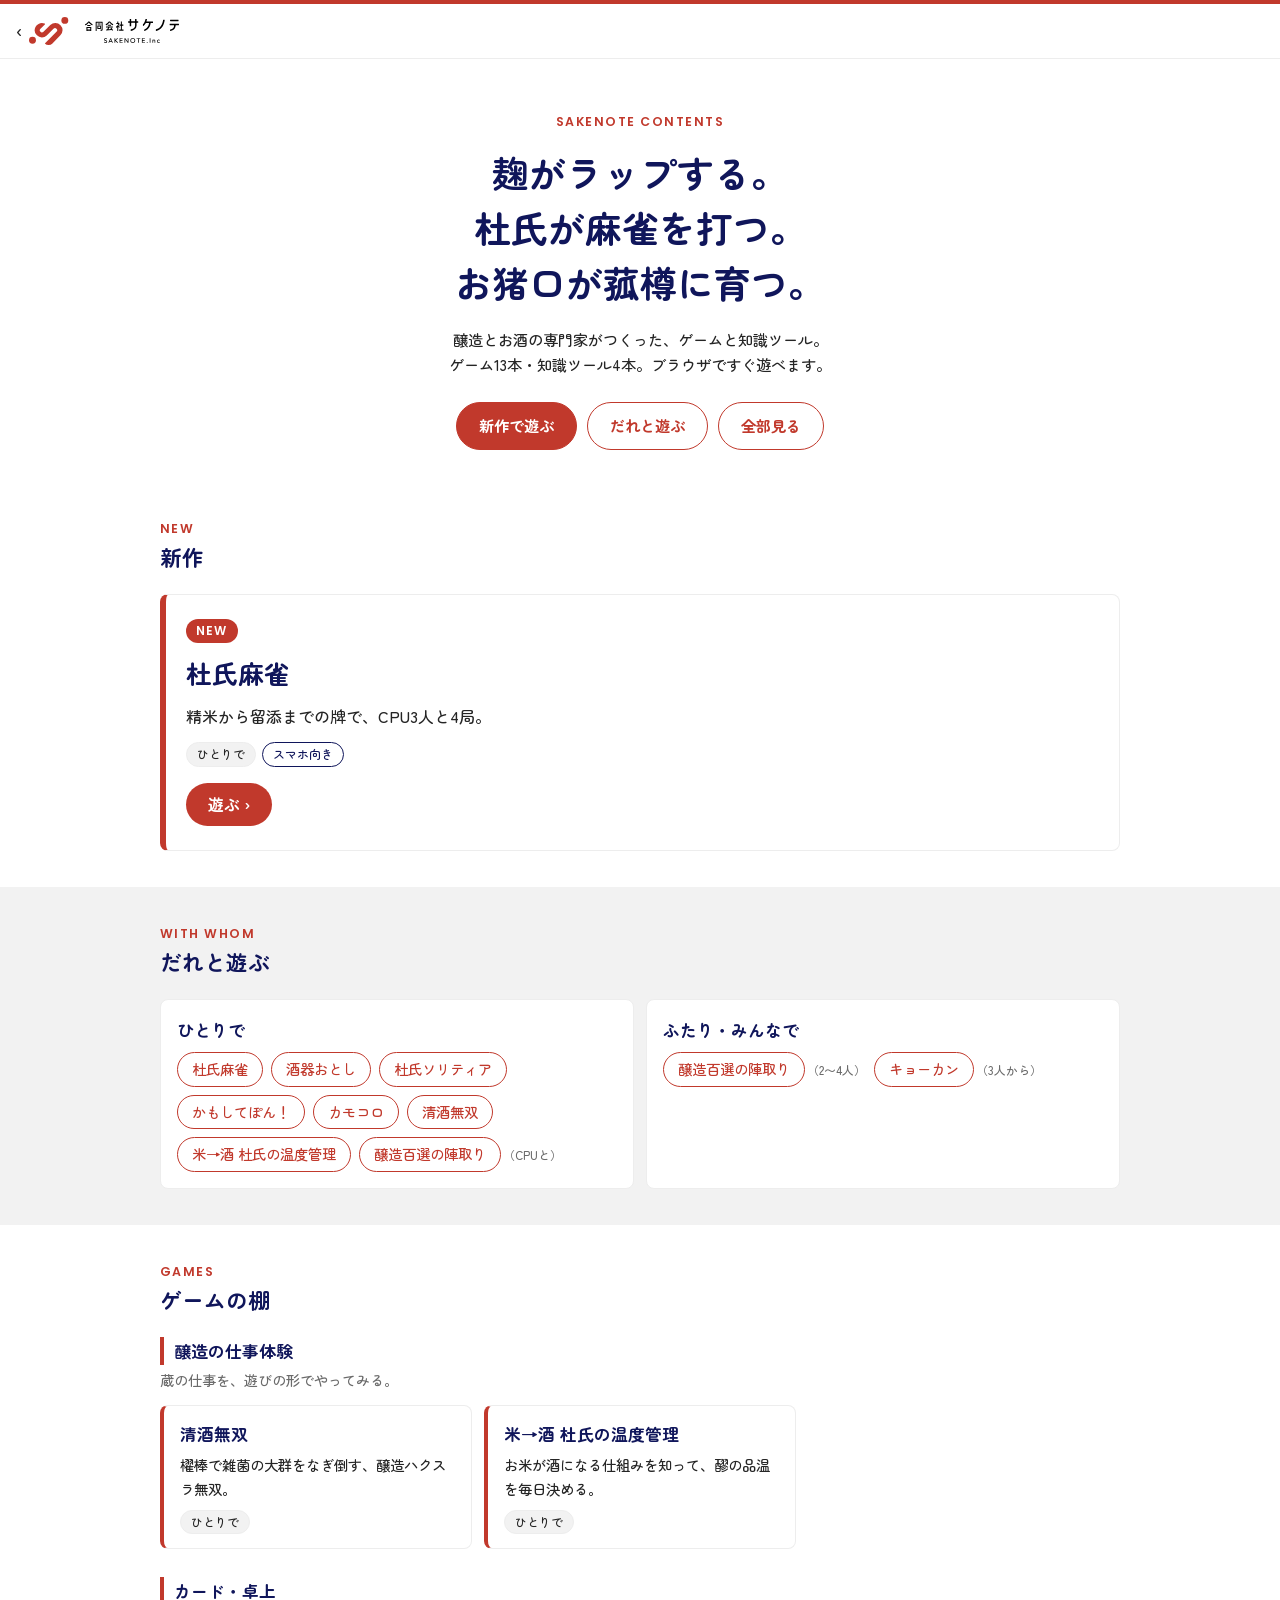
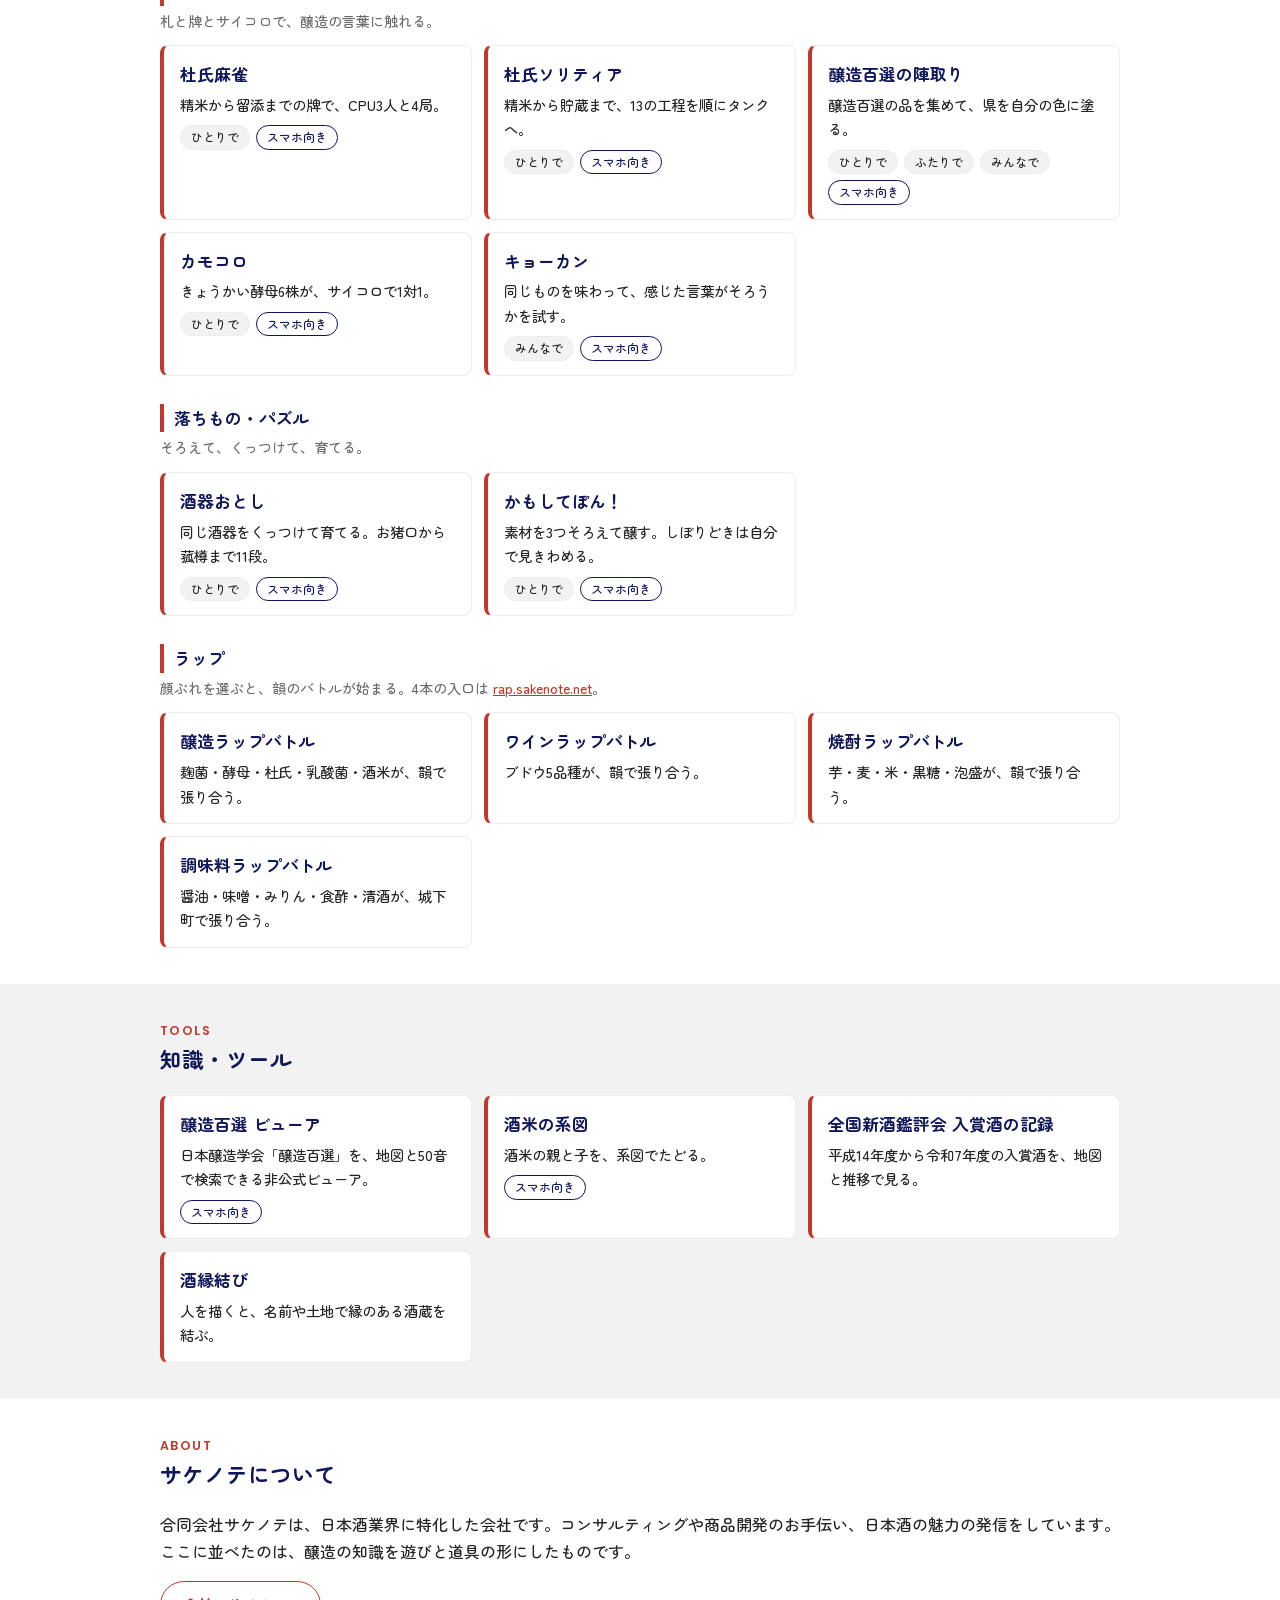
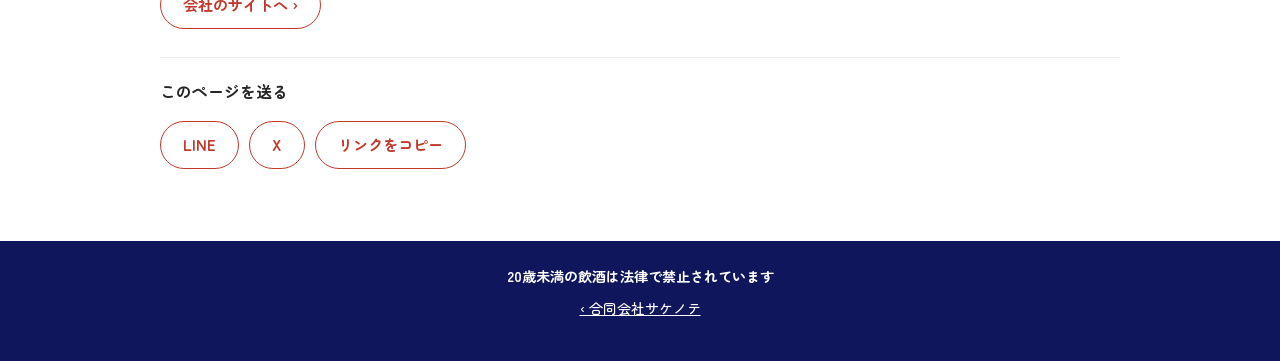
==== index.html @ 9fc03f38 "サケノテのコンテンツ集：入口ページ1枚（ゲーム13本・知識ツール4本へのリンク・棚4つ・だれと・共有）とCNAME・共有カード Co-Authored-By: Claude Opus 5.5 <nor" ====
<!DOCTYPE html>
<html lang="ja">
<head>
<meta charset="utf-8">
<meta name="viewport" content="width=device-width, initial-scale=1">
<title>コンテンツ集｜SAKENOTE</title>
<meta name="description" content="醸造とお酒の専門家・合同会社サケノテがつくったゲームと知識ツールの入口。ゲーム13本・知識ツール4本。ブラウザですぐ遊べます。">
<link rel="canonical" href="https://contents.sakenote.net/">
<meta property="og:type" content="website">
<meta property="og:site_name" content="合同会社サケノテ">
<meta property="og:title" content="コンテンツ集｜SAKENOTE">
<meta property="og:description" content="醸造とお酒の専門家がつくったゲームと知識ツール。ゲーム13本・知識ツール4本。">
<meta property="og:url" content="https://contents.sakenote.net/">
<meta property="og:image" content="https://contents.sakenote.net/img/ogp.png">
<meta property="og:locale" content="ja_JP">
<meta name="twitter:card" content="summary_large_image">
<link rel="preconnect" href="https://fonts.googleapis.com">
<link rel="preconnect" href="https://fonts.gstatic.com" crossorigin>
<link rel="stylesheet" href="https://fonts.googleapis.com/css2?family=Poppins:wght@500;600&family=Zen+Maru+Gothic:wght@500;700&display=swap">
<link rel="stylesheet" href="style.css">
</head>
<body>

<header class="site-head">
  <a class="back" href="https://sakenote.net/">‹ <img src="img/logo-sakenote.svg" alt="合同会社サケノテ" width="150" height="28"></a>
</header>

<main>

<section class="hero">
  <p class="en">SAKENOTE CONTENTS</p>
  <h1>麹がラップする。<br>杜氏が麻雀を打つ。<br>お猪口が菰樽に育つ。</h1>
  <p class="lead">醸造とお酒の専門家がつくった、ゲームと知識ツール。<br>ゲーム13本・知識ツール4本。ブラウザですぐ遊べます。</p>
  <nav class="hero-btns" aria-label="さがし方">
    <a class="btn btn-main" href="#new">新作で遊ぶ</a>
    <a class="btn" href="#who">だれと遊ぶ</a>
    <a class="btn" href="#all">全部見る</a>
  </nav>
</section>

<section id="new" class="block">
  <h2><span class="en">NEW</span>新作</h2>
  <a class="card card-big" href="https://y-kanno-sakenote.github.io/toji-mahjong/">
    <span class="new-mark">NEW</span>
    <span class="name">杜氏麻雀</span>
    <span class="copy">精米から留添までの牌で、CPU3人と4局。</span>
    <span class="tags"><span class="tag">ひとりで</span><span class="tag tag-sp">スマホ向き</span></span>
    <span class="play">遊ぶ ›</span>
  </a>
</section>

<section id="who" class="block block-gray">
  <h2><span class="en">WITH WHOM</span>だれと遊ぶ</h2>
  <div class="who">
    <div class="who-box">
      <h3>ひとりで</h3>
      <ul>
        <li><a href="https://y-kanno-sakenote.github.io/toji-mahjong/">杜氏麻雀</a></li>
        <li><a href="https://y-kanno-sakenote.github.io/sake-drop/">酒器おとし</a></li>
        <li><a href="https://y-kanno-sakenote.github.io/toji-solitaire/">杜氏ソリティア</a></li>
        <li><a href="https://y-kanno-sakenote.github.io/kamoshite-pon/">かもしてぽん！</a></li>
        <li><a href="https://y-kanno-sakenote.github.io/kamokoro/">カモコロ</a></li>
        <li><a href="https://y-kanno-sakenote.github.io/seishu-musou/">清酒無双</a></li>
        <li><a href="https://y-kanno-sakenote.github.io/nihonshu-sim-7daaaaed/">米→酒 杜氏の温度管理</a></li>
        <li><a href="https://y-kanno-sakenote.github.io/jozo-jintori/">醸造百選の陣取り</a><small>（CPUと）</small></li>
      </ul>
    </div>
    <div class="who-box">
      <h3>ふたり・みんなで</h3>
      <ul>
        <li><a href="https://y-kanno-sakenote.github.io/jozo-jintori/">醸造百選の陣取り</a><small>（2〜4人）</small></li>
        <li><a href="https://y-kanno-sakenote.github.io/kyokanlab/">キョーカン</a><small>（3人から）</small></li>
      </ul>
    </div>
  </div>
</section>

<section id="all" class="block">
  <h2><span class="en">GAMES</span>ゲームの棚</h2>

  <div class="shelf">
    <h3>醸造の仕事体験</h3>
    <p class="shelf-note">蔵の仕事を、遊びの形でやってみる。</p>
    <div class="cards">
      <a class="card" href="https://y-kanno-sakenote.github.io/seishu-musou/">
        <span class="name">清酒無双</span>
        <span class="copy">櫂棒で雑菌の大群をなぎ倒す、醸造ハクスラ無双。</span>
        <span class="tags"><span class="tag">ひとりで</span></span>
      </a>
      <a class="card" href="https://y-kanno-sakenote.github.io/nihonshu-sim-7daaaaed/">
        <span class="name">米→酒 杜氏の温度管理</span>
        <span class="copy">お米が酒になる仕組みを知って、醪の品温を毎日決める。</span>
        <span class="tags"><span class="tag">ひとりで</span></span>
      </a>
    </div>
  </div>

  <div class="shelf">
    <h3>カード・卓上</h3>
    <p class="shelf-note">札と牌とサイコロで、醸造の言葉に触れる。</p>
    <div class="cards">
      <a class="card" href="https://y-kanno-sakenote.github.io/toji-mahjong/">
        <span class="name">杜氏麻雀</span>
        <span class="copy">精米から留添までの牌で、CPU3人と4局。</span>
        <span class="tags"><span class="tag">ひとりで</span><span class="tag tag-sp">スマホ向き</span></span>
      </a>
      <a class="card" href="https://y-kanno-sakenote.github.io/toji-solitaire/">
        <span class="name">杜氏ソリティア</span>
        <span class="copy">精米から貯蔵まで、13の工程を順にタンクへ。</span>
        <span class="tags"><span class="tag">ひとりで</span><span class="tag tag-sp">スマホ向き</span></span>
      </a>
      <a class="card" href="https://y-kanno-sakenote.github.io/jozo-jintori/">
        <span class="name">醸造百選の陣取り</span>
        <span class="copy">醸造百選の品を集めて、県を自分の色に塗る。</span>
        <span class="tags"><span class="tag">ひとりで</span><span class="tag">ふたりで</span><span class="tag">みんなで</span><span class="tag tag-sp">スマホ向き</span></span>
      </a>
      <a class="card" href="https://y-kanno-sakenote.github.io/kamokoro/">
        <span class="name">カモコロ</span>
        <span class="copy">きょうかい酵母6株が、サイコロで1対1。</span>
        <span class="tags"><span class="tag">ひとりで</span><span class="tag tag-sp">スマホ向き</span></span>
      </a>
      <a class="card" href="https://y-kanno-sakenote.github.io/kyokanlab/">
        <span class="name">キョーカン</span>
        <span class="copy">同じものを味わって、感じた言葉がそろうかを試す。</span>
        <span class="tags"><span class="tag">みんなで</span><span class="tag tag-sp">スマホ向き</span></span>
      </a>
    </div>
  </div>

  <div class="shelf">
    <h3>落ちもの・パズル</h3>
    <p class="shelf-note">そろえて、くっつけて、育てる。</p>
    <div class="cards">
      <a class="card" href="https://y-kanno-sakenote.github.io/sake-drop/">
        <span class="name">酒器おとし</span>
        <span class="copy">同じ酒器をくっつけて育てる。お猪口から菰樽まで11段。</span>
        <span class="tags"><span class="tag">ひとりで</span><span class="tag tag-sp">スマホ向き</span></span>
      </a>
      <a class="card" href="https://y-kanno-sakenote.github.io/kamoshite-pon/">
        <span class="name">かもしてぽん！</span>
        <span class="copy">素材を3つそろえて醸す。しぼりどきは自分で見きわめる。</span>
        <span class="tags"><span class="tag">ひとりで</span><span class="tag tag-sp">スマホ向き</span></span>
      </a>
    </div>
  </div>

  <div class="shelf">
    <h3>ラップ</h3>
    <p class="shelf-note">顔ぶれを選ぶと、韻のバトルが始まる。4本の入口は <a href="https://rap.sakenote.net/">rap.sakenote.net</a>。</p>
    <div class="cards">
      <a class="card" href="https://jozorap.sakenote.net/">
        <span class="name">醸造ラップバトル</span>
        <span class="copy">麹菌・酵母・杜氏・乳酸菌・酒米が、韻で張り合う。</span>
      </a>
      <a class="card" href="https://y-kanno-sakenote.github.io/wine-rap-battle/">
        <span class="name">ワインラップバトル</span>
        <span class="copy">ブドウ5品種が、韻で張り合う。</span>
      </a>
      <a class="card" href="https://y-kanno-sakenote.github.io/shochu-rap-battle/">
        <span class="name">焼酎ラップバトル</span>
        <span class="copy">芋・麦・米・黒糖・泡盛が、韻で張り合う。</span>
      </a>
      <a class="card" href="https://y-kanno-sakenote.github.io/chomiryo-rap-battle/">
        <span class="name">調味料ラップバトル</span>
        <span class="copy">醤油・味噌・みりん・食酢・清酒が、城下町で張り合う。</span>
      </a>
    </div>
  </div>
</section>

<section id="tools" class="block block-gray">
  <h2><span class="en">TOOLS</span>知識・ツール</h2>
  <div class="cards">
    <a class="card" href="https://jozo100.sakenote.net/">
      <span class="name">醸造百選 ビューア</span>
      <span class="copy">日本醸造学会「醸造百選」を、地図と50音で検索できる非公式ビューア。</span>
      <span class="tags"><span class="tag tag-sp">スマホ向き</span></span>
    </a>
    <a class="card" href="https://y-kanno-sakenote.github.io/sakamai-keizu/">
      <span class="name">酒米の系図</span>
      <span class="copy">酒米の親と子を、系図でたどる。</span>
      <span class="tags"><span class="tag tag-sp">スマホ向き</span></span>
    </a>
    <a class="card" href="https://y-kanno-sakenote.github.io/shinshu-kanpyokai/">
      <span class="name">全国新酒鑑評会 入賞酒の記録</span>
      <span class="copy">平成14年度から令和7年度の入賞酒を、地図と推移で見る。</span>
    </a>
    <a class="card" href="https://y-kanno-sakenote.github.io/sake-enmusubi/">
      <span class="name">酒縁結び</span>
      <span class="copy">人を描くと、名前や土地で縁のある酒蔵を結ぶ。</span>
    </a>
  </div>
</section>

<section class="block about">
  <h2><span class="en">ABOUT</span>サケノテについて</h2>
  <p>合同会社サケノテは、日本酒業界に特化した会社です。コンサルティングや商品開発のお手伝い、日本酒の魅力の発信をしています。ここに並べたのは、醸造の知識を遊びと道具の形にしたものです。</p>
  <p><a class="btn" href="https://sakenote.net/">会社のサイトへ ›</a></p>

  <div class="share">
    <p class="share-ttl">このページを送る</p>
    <div class="share-btns">
      <a class="btn btn-line" href="https://social-plugins.line.me/lineit/share?url=https%3A%2F%2Fcontents.sakenote.net%2F">LINE</a>
      <a class="btn btn-x" href="https://twitter.com/intent/tweet?url=https%3A%2F%2Fcontents.sakenote.net%2F&amp;text=%E3%82%B5%E3%82%B1%E3%83%8E%E3%83%86%E3%81%AE%E3%82%B3%E3%83%B3%E3%83%86%E3%83%B3%E3%83%84%E9%9B%86">X</a>
      <button class="btn" type="button" id="copy" data-url="https://contents.sakenote.net/">リンクをコピー</button>
    </div>
    <p class="copied" id="copied" role="status" aria-live="polite"></p>
  </div>
</section>

</main>

<footer class="site-foot">
  <p class="legal">20歳未満の飲酒は法律で禁止されています</p>
  <p><a href="https://sakenote.net/">‹ 合同会社サケノテ</a></p>
</footer>

<script>
(function () {
  var b = document.getElementById('copy'), m = document.getElementById('copied');
  b.addEventListener('click', function () {
    var u = b.getAttribute('data-url');
    function done(ok) { m.textContent = ok ? 'コピーしました' : u; }
    if (navigator.clipboard && navigator.clipboard.writeText) {
      navigator.clipboard.writeText(u).then(function () { done(true); }, function () { done(false); });
    } else { done(false); }
  });
})();
</script>
</body>
</html>
---- style.css ----
/* 色は会社サイト sakenote.net の styles.css から拾った値（2026-11-02） */
:root {
  --red: #C1392C;      /* ロゴ・見出しの赤 */
  --red-2: #CD4633;    /* 赤の明るい方 */
  --navy: #10165B;     /* 紺（帯・フッター） */
  --ink: #252525;      /* 本文 */
  --gray: #F2F2F2;     /* 地の灰 */
  --line: #EDEDED;     /* 罫 */
  --white: #ffffff;
  --muted: #6b6b6b;
}

* { box-sizing: border-box; }
html { scroll-behavior: smooth; -webkit-text-size-adjust: 100%; }
body {
  margin: 0;
  background: var(--white);
  color: var(--ink);
  font-family: "Zen Maru Gothic", "游ゴシック体", "Yu Gothic", YuGothic, "ヒラギノ角ゴ ProN", "Hiragino Kaku Gothic ProN", Meiryo, sans-serif;
  font-weight: 500;
  line-height: 1.7;
  overflow-wrap: anywhere;
}
a { color: var(--red); }
img { max-width: 100%; height: auto; }

/* 上の帯 */
.site-head {
  border-top: 4px solid var(--red);
  border-bottom: 1px solid var(--line);
  padding: 12px 16px;
}
.back {
  display: inline-flex; align-items: center; gap: 6px;
  color: var(--ink); text-decoration: none; font-size: 1.1rem;
}
.back img { width: 150px; height: auto; display: block; }


.en {
  display: block;
  font-family: "Poppins", sans-serif; font-weight: 600;
  letter-spacing: .12em; font-size: .78rem; color: var(--red);
}

/* 一番上 */
.hero { padding: 40px 16px 32px; text-align: center; max-width: 960px; margin: 0 auto; }
.hero h1 {
  font-weight: 700; font-size: clamp(1.5rem, 6vw, 2.3rem);
  line-height: 1.5; margin: 8px 0 16px; color: var(--navy);
}
.lead { margin: 0 0 24px; font-size: .95rem; }
.hero-btns { display: flex; flex-wrap: wrap; justify-content: center; gap: 10px; }

/* ボタン（会社サイトに合わせたピル型） */
.btn {
  display: inline-block; padding: 10px 22px;
  border: 1.5px solid var(--red); border-radius: 30px;
  background: var(--white); color: var(--red);
  font: inherit; font-weight: 700; font-size: .95rem;
  text-decoration: none; cursor: pointer;
}
.btn:hover, .btn:focus-visible { background: var(--red); color: var(--white); }
.btn-main { background: var(--red); color: var(--white); }
.btn-main:hover, .btn-main:focus-visible { background: var(--red-2); border-color: var(--red-2); }

/* 区切り */
.block { padding: 36px max(16px, calc((100% - 960px) / 2)); }
.block-gray { background: var(--gray); }
h2 { font-size: 1.35rem; margin: 0 0 18px; color: var(--navy); font-weight: 700; }
h3 { font-size: 1.05rem; margin: 0 0 4px; color: var(--navy); }

/* カード */
.cards { display: grid; grid-template-columns: repeat(auto-fill, minmax(min(100%, 260px), 1fr)); gap: 12px; }
.card {
  display: flex; flex-direction: column; gap: 4px;
  padding: 14px 16px; background: var(--white);
  border: 1px solid var(--line); border-left: 4px solid var(--red); border-radius: 8px;
  color: var(--ink); text-decoration: none;
}
.card:hover, .card:focus-visible { border-color: var(--red); }
.card .name { font-weight: 700; font-size: 1.05rem; color: var(--navy); }
.card .copy { font-size: .9rem; }
.tags { display: flex; flex-wrap: wrap; gap: 6px; margin-top: 4px; }
.tag {
  font-size: .75rem; padding: 1px 10px; border-radius: 30px;
  background: var(--gray); color: var(--ink); border: 1px solid var(--line);
}
.tag-sp { background: var(--white); color: var(--navy); border-color: var(--navy); }

/* 新作の大きいカード */
.card-big { padding: 24px 20px; border-left-width: 6px; gap: 8px; }
.card-big .name { font-size: 1.6rem; }
.card-big .copy { font-size: 1rem; }
.new-mark {
  align-self: flex-start; font-family: "Poppins", sans-serif; font-weight: 600;
  font-size: .75rem; letter-spacing: .1em; color: var(--white); background: var(--red);
  padding: 2px 10px; border-radius: 30px;
}
.play { align-self: flex-start; margin-top: 8px; font-weight: 700; color: var(--white); background: var(--red); padding: 8px 22px; border-radius: 30px; }

/* だれと */
.who { display: grid; grid-template-columns: repeat(auto-fit, minmax(min(100%, 280px), 1fr)); gap: 12px; }
.who-box { background: var(--white); border-radius: 8px; padding: 16px; border: 1px solid var(--line); }
.who-box ul { margin: 8px 0 0; padding: 0; list-style: none; display: flex; flex-wrap: wrap; gap: 8px; }
.who-box li a {
  display: inline-block; padding: 4px 14px; border-radius: 30px;
  border: 1px solid var(--red); text-decoration: none; font-size: .9rem;
}
.who-box small { font-size: .75rem; color: var(--muted); margin-left: 2px; }

/* 棚 */
.shelf + .shelf { margin-top: 28px; }
.shelf h3 { border-left: 4px solid var(--red); padding-left: 10px; }
.shelf-note { margin: 0 0 12px; font-size: .88rem; color: var(--muted); }

/* 紹介と共有 */
.about p { margin: 0 0 16px; }
.share { margin-top: 28px; padding-top: 20px; border-top: 1px solid var(--line); }
.share-ttl { font-weight: 700; margin: 0 0 10px; }
.share-btns { display: flex; flex-wrap: wrap; gap: 10px; }
.copied { min-height: 1.5em; font-size: .85rem; color: var(--muted); margin: 8px 0 0; }

/* フッター */
.site-foot { background: var(--navy); color: var(--white); text-align: center; padding: 24px 16px 32px; }
.site-foot p { margin: 0 0 8px; font-size: .88rem; }
.site-foot a { color: var(--white); }
.legal { font-weight: 700; }
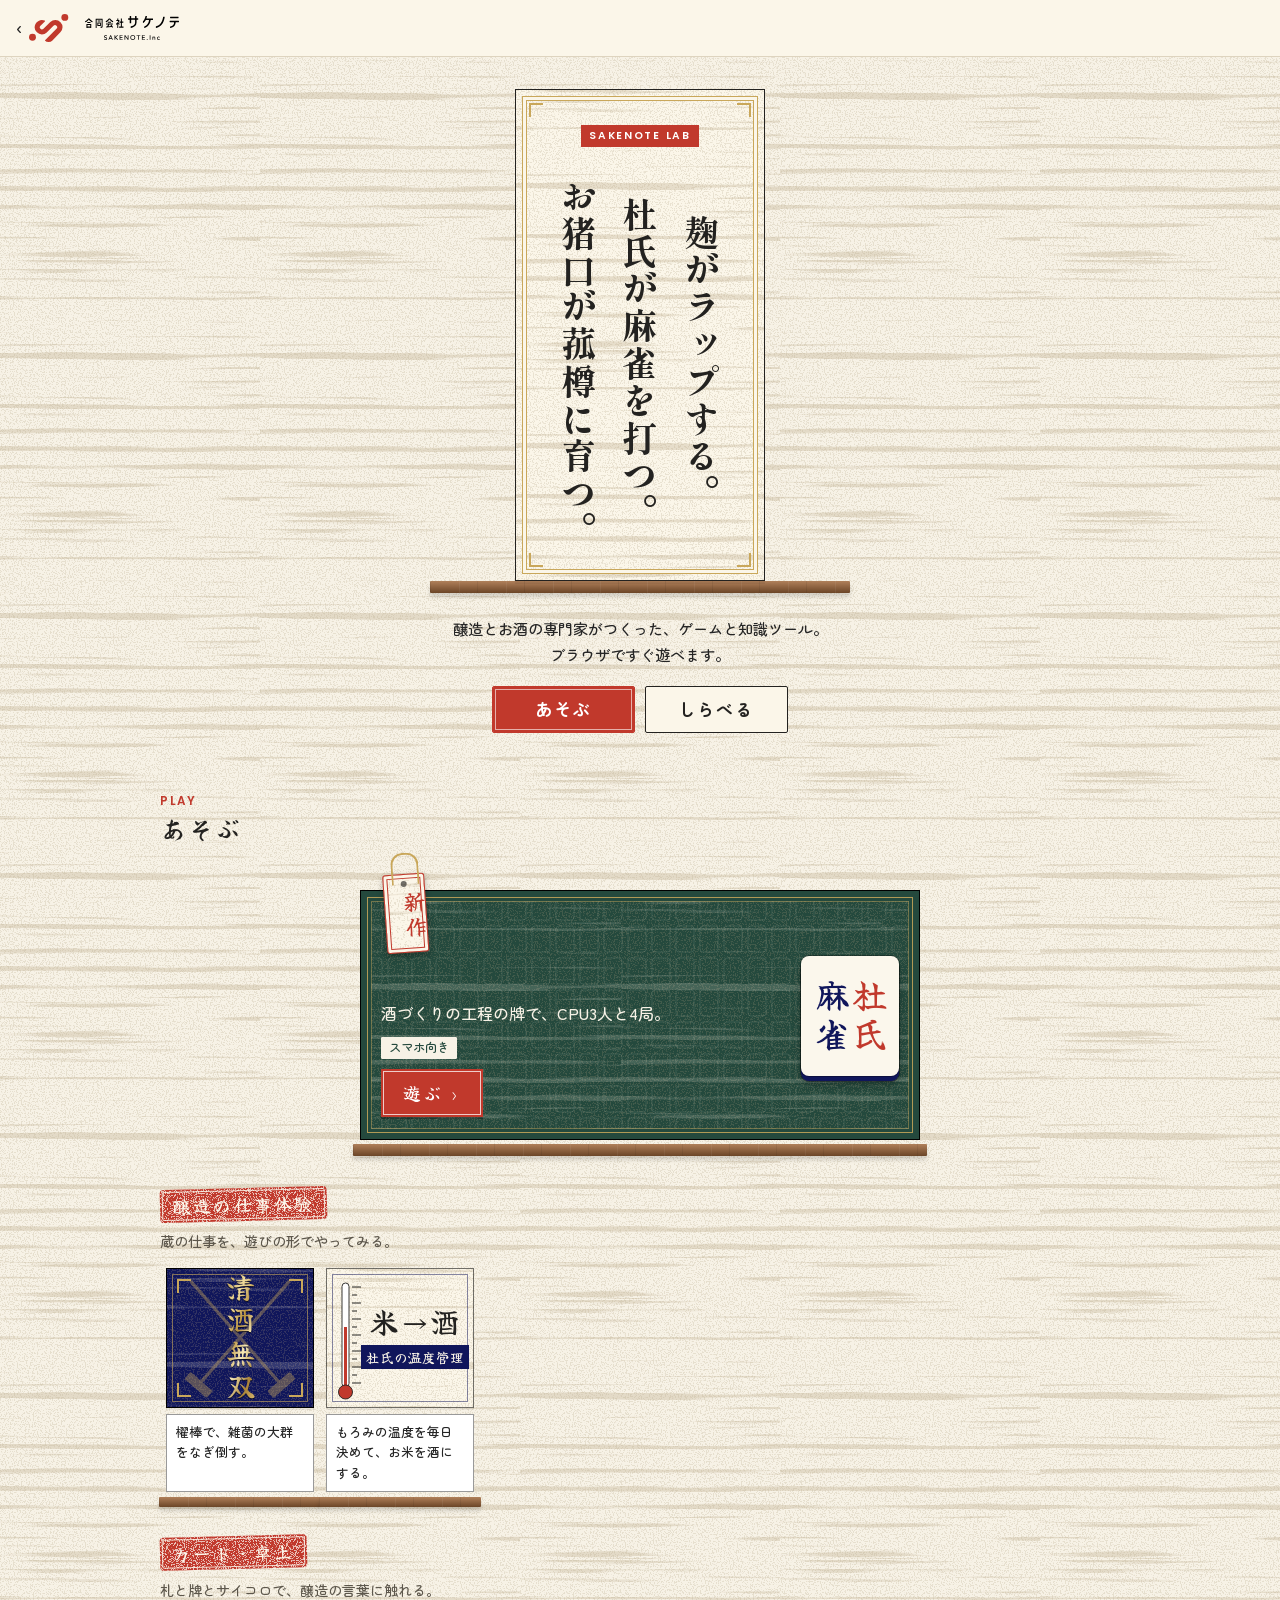
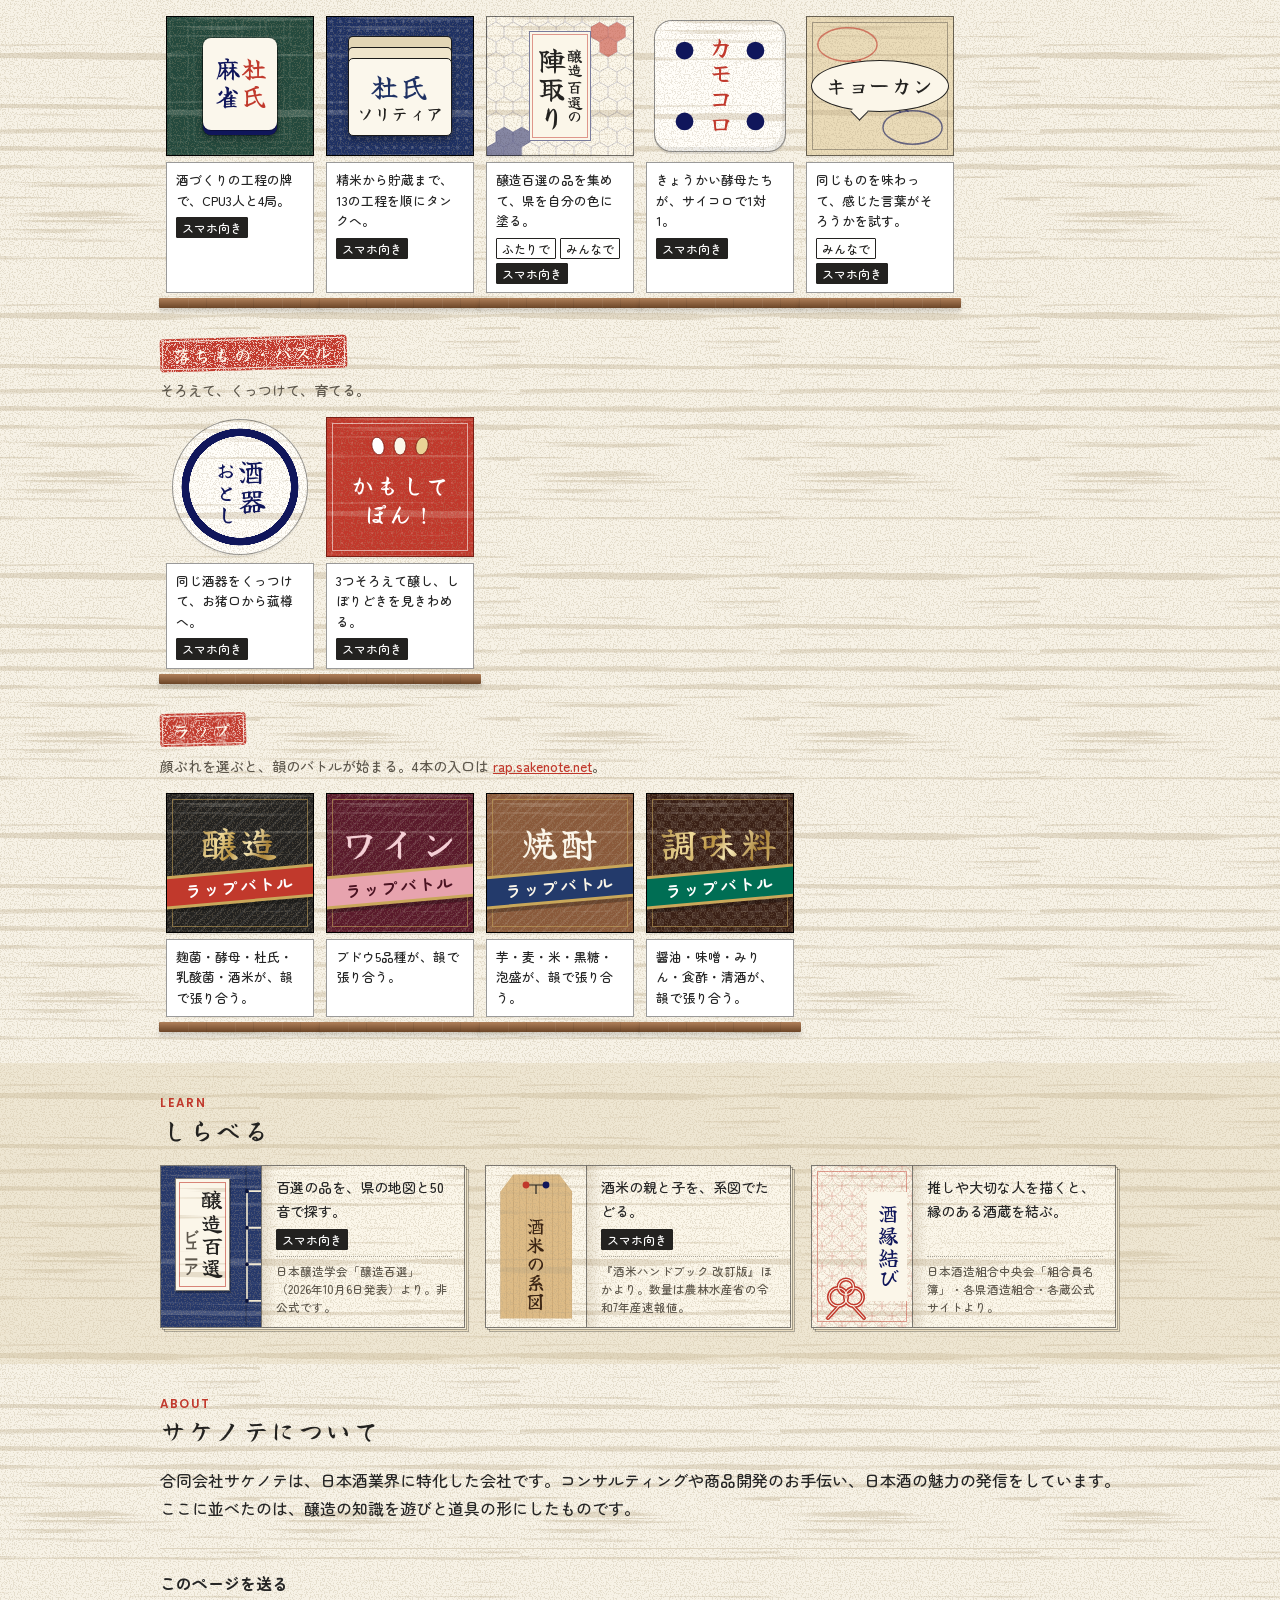
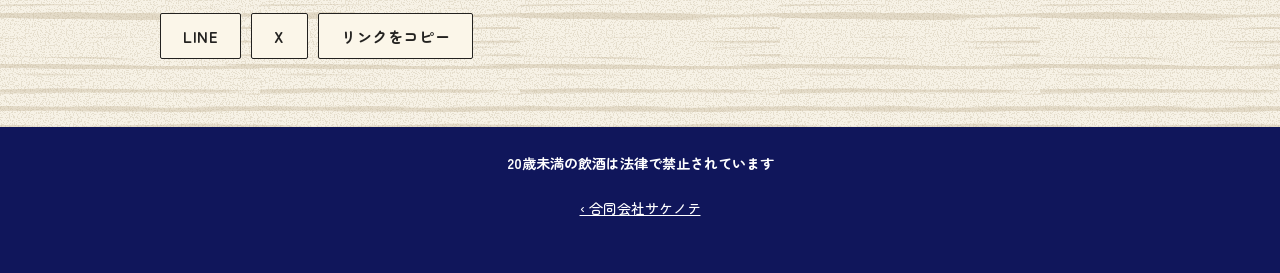
==== commit ad97e23e: "SAKENOTE LAB の入口（B2・あそぶ/しらべる）と醸造百選の写し jozo100/ を置く Co-Authored-By: Claude Opus 5.5 <noreply@anthropi" ====
--- a/index.html
+++ b/index.html
@@ -3,20 +3,21 @@
 <head>
 <meta charset="utf-8">
 <meta name="viewport" content="width=device-width, initial-scale=1">
-<title>コンテンツ集｜SAKENOTE</title>
-<meta name="description" content="醸造とお酒の専門家・合同会社サケノテがつくったゲームと知識ツールの入口。ゲーム13本・知識ツール4本。ブラウザですぐ遊べます。">
-<link rel="canonical" href="https://contents.sakenote.net/">
+<title>SAKENOTE LAB｜合同会社サケノテ</title>
+<!-- 本数は足すたびに古くなるので説明文にも入れない（ui 11-02） -->
+<meta name="description" content="醸造とお酒の専門家・合同会社サケノテがつくった、ゲームと知識ツール。ブラウザですぐ遊べます。">
+<link rel="canonical" href="https://lab.sakenote.net/">
 <meta property="og:type" content="website">
-<meta property="og:site_name" content="合同会社サケノテ">
-<meta property="og:title" content="コンテンツ集｜SAKENOTE">
-<meta property="og:description" content="醸造とお酒の専門家がつくったゲームと知識ツール。ゲーム13本・知識ツール4本。">
-<meta property="og:url" content="https://contents.sakenote.net/">
-<meta property="og:image" content="https://contents.sakenote.net/img/ogp.png">
+<meta property="og:site_name" content="SAKENOTE LAB">
+<meta property="og:title" content="SAKENOTE LAB｜合同会社サケノテ">
+<meta property="og:description" content="醸造とお酒の専門家がつくった、ゲームと知識ツール。ブラウザですぐ遊べます。">
+<meta property="og:url" content="https://lab.sakenote.net/">
+<meta property="og:image" content="https://lab.sakenote.net/img/ogp.png">
 <meta property="og:locale" content="ja_JP">
 <meta name="twitter:card" content="summary_large_image">
 <link rel="preconnect" href="https://fonts.googleapis.com">
 <link rel="preconnect" href="https://fonts.gstatic.com" crossorigin>
-<link rel="stylesheet" href="https://fonts.googleapis.com/css2?family=Poppins:wght@500;600&family=Zen+Maru+Gothic:wght@500;700&display=swap">
+<link rel="stylesheet" href="https://fonts.googleapis.com/css2?family=Poppins:wght@600&family=Shippori+Mincho+B1:wght@800&family=Yuji+Syuku&family=Zen+Maru+Gothic:wght@500;700&display=swap">
 <link rel="stylesheet" href="style.css">
 </head>
 <body>
@@ -28,69 +29,45 @@
 <main>
 
 <section class="hero">
-  <p class="en">SAKENOTE CONTENTS</p>
-  <h1>麹がラップする。<br>杜氏が麻雀を打つ。<br>お猪口が菰樽に育つ。</h1>
-  <p class="lead">醸造とお酒の専門家がつくった、ゲームと知識ツール。<br>ゲーム13本・知識ツール4本。ブラウザですぐ遊べます。</p>
-  <nav class="hero-btns" aria-label="さがし方">
-    <a class="btn btn-main" href="#new">新作で遊ぶ</a>
-    <a class="btn" href="#who">だれと遊ぶ</a>
-    <a class="btn" href="#all">全部見る</a>
+  <div class="label-hero">
+    <p class="en">SAKENOTE LAB</p>
+    <h1>麹がラップする。<br>杜氏が麻雀を打つ。<br>お猪口が菰樽に育つ。</h1>
+  </div>
+  <span class="plank" aria-hidden="true"></span>
+  <p class="lead">醸造とお酒の専門家がつくった、ゲームと知識ツール。<br>ブラウザですぐ遊べます。</p>
+  <!-- 扉は2つだけ。「新作で遊ぶ／全部見る」は置き換えた（新作は「あそぶ」の頭にある）。主役はあそぶ＝朱（ui 11-02） -->
+  <nav class="hero-btns" aria-label="入口">
+    <a class="btn btn-main" href="#asobu">あそぶ</a>
+    <a class="btn" href="#shiraberu">しらべる</a>
   </nav>
 </section>
 
-<section id="new" class="block">
-  <h2><span class="en">NEW</span>新作</h2>
-  <a class="card card-big" href="https://y-kanno-sakenote.github.io/toji-mahjong/">
-    <span class="new-mark">NEW</span>
-    <span class="name">杜氏麻雀</span>
-    <span class="copy">精米から留添までの牌で、CPU3人と4局。</span>
-    <span class="tags"><span class="tag">ひとりで</span><span class="tag tag-sp">スマホ向き</span></span>
-    <span class="play">遊ぶ ›</span>
-  </a>
-</section>
-
-<section id="who" class="block block-gray">
-  <h2><span class="en">WITH WHOM</span>だれと遊ぶ</h2>
-  <div class="who">
-    <div class="who-box">
-      <h3>ひとりで</h3>
-      <ul>
-        <li><a href="https://y-kanno-sakenote.github.io/toji-mahjong/">杜氏麻雀</a></li>
-        <li><a href="https://y-kanno-sakenote.github.io/sake-drop/">酒器おとし</a></li>
-        <li><a href="https://y-kanno-sakenote.github.io/toji-solitaire/">杜氏ソリティア</a></li>
-        <li><a href="https://y-kanno-sakenote.github.io/kamoshite-pon/">かもしてぽん！</a></li>
-        <li><a href="https://y-kanno-sakenote.github.io/kamokoro/">カモコロ</a></li>
-        <li><a href="https://y-kanno-sakenote.github.io/seishu-musou/">清酒無双</a></li>
-        <li><a href="https://y-kanno-sakenote.github.io/nihonshu-sim-7daaaaed/">米→酒 杜氏の温度管理</a></li>
-        <li><a href="https://y-kanno-sakenote.github.io/jozo-jintori/">醸造百選の陣取り</a><small>（CPUと）</small></li>
-      </ul>
-    </div>
-    <div class="who-box">
-      <h3>ふたり・みんなで</h3>
-      <ul>
-        <li><a href="https://y-kanno-sakenote.github.io/jozo-jintori/">醸造百選の陣取り</a><small>（2〜4人）</small></li>
-        <li><a href="https://y-kanno-sakenote.github.io/kyokanlab/">キョーカン</a><small>（3人から）</small></li>
-      </ul>
-    </div>
-  </div>
-</section>
-
-<section id="all" class="block">
-  <h2><span class="en">GAMES</span>ゲームの棚</h2>
+<section id="asobu" class="block">
+  <h2><span class="en">PLAY</span>あそぶ</h2>
+
+  <div class="bottle">
+    <!-- 見出しの「新作」を首掛け札にした（札と見出しの二重表示にしない） -->
+    <h3 class="kubikake">新作</h3>
+    <a class="card-big" href="https://y-kanno-sakenote.github.io/toji-mahjong/">
+      <span class="name pai v"><span class="r">杜氏</span><span class="n">麻雀</span></span>
+      <span class="copy">酒づくりの工程の牌で、CPU3人と4局。</span>
+      <span class="tags"><span class="tag tag-sp">スマホ向き</span></span>
+      <span class="play">遊ぶ ›</span>
+    </a>
+  </div>
 
   <div class="shelf">
     <h3>醸造の仕事体験</h3>
     <p class="shelf-note">蔵の仕事を、遊びの形でやってみる。</p>
     <div class="cards">
-      <a class="card" href="https://y-kanno-sakenote.github.io/seishu-musou/">
-        <span class="name">清酒無双</span>
-        <span class="copy">櫂棒で雑菌の大群をなぎ倒す、醸造ハクスラ無双。</span>
-        <span class="tags"><span class="tag">ひとりで</span></span>
-      </a>
-      <a class="card" href="https://y-kanno-sakenote.github.io/nihonshu-sim-7daaaaed/">
-        <span class="name">米→酒 杜氏の温度管理</span>
-        <span class="copy">お米が酒になる仕組みを知って、醪の品温を毎日決める。</span>
-        <span class="tags"><span class="tag">ひとりで</span></span>
+      <a class="card k-musou" href="https://y-kanno-sakenote.github.io/seishu-musou/">
+        <span class="face waku kado"><span class="name v foil">清酒無双</span></span>
+        <!-- カードの一行は「何をするか」の一文にそろえる。専門語・ゲーム語は出さない（ui 11-02） -->
+        <span class="fuda"><span class="copy">櫂棒で、雑菌の大群をなぎ倒す。</span></span>
+      </a>
+      <a class="card k-ondo" href="https://y-kanno-sakenote.github.io/nihonshu-sim-7daaaaed/">
+        <span class="face waku"><span class="name"><span class="main">米→酒</span><span class="band">杜氏の温度管理</span></span></span>
+        <span class="fuda"><span class="copy">もろみの温度を毎日決めて、お米を酒にする。</span></span>
       </a>
     </div>
   </div>
@@ -99,30 +76,26 @@
     <h3>カード・卓上</h3>
     <p class="shelf-note">札と牌とサイコロで、醸造の言葉に触れる。</p>
     <div class="cards">
-      <a class="card" href="https://y-kanno-sakenote.github.io/toji-mahjong/">
-        <span class="name">杜氏麻雀</span>
-        <span class="copy">精米から留添までの牌で、CPU3人と4局。</span>
-        <span class="tags"><span class="tag">ひとりで</span><span class="tag tag-sp">スマホ向き</span></span>
-      </a>
-      <a class="card" href="https://y-kanno-sakenote.github.io/toji-solitaire/">
-        <span class="name">杜氏ソリティア</span>
-        <span class="copy">精米から貯蔵まで、13の工程を順にタンクへ。</span>
-        <span class="tags"><span class="tag">ひとりで</span><span class="tag tag-sp">スマホ向き</span></span>
-      </a>
-      <a class="card" href="https://y-kanno-sakenote.github.io/jozo-jintori/">
-        <span class="name">醸造百選の陣取り</span>
-        <span class="copy">醸造百選の品を集めて、県を自分の色に塗る。</span>
-        <span class="tags"><span class="tag">ひとりで</span><span class="tag">ふたりで</span><span class="tag">みんなで</span><span class="tag tag-sp">スマホ向き</span></span>
-      </a>
-      <a class="card" href="https://y-kanno-sakenote.github.io/kamokoro/">
-        <span class="name">カモコロ</span>
-        <span class="copy">きょうかい酵母6株が、サイコロで1対1。</span>
-        <span class="tags"><span class="tag">ひとりで</span><span class="tag tag-sp">スマホ向き</span></span>
-      </a>
-      <a class="card" href="https://y-kanno-sakenote.github.io/kyokanlab/">
-        <span class="name">キョーカン</span>
-        <span class="copy">同じものを味わって、感じた言葉がそろうかを試す。</span>
-        <span class="tags"><span class="tag">みんなで</span><span class="tag tag-sp">スマホ向き</span></span>
+      <a class="card k-mahjong" href="https://y-kanno-sakenote.github.io/toji-mahjong/">
+        <span class="face"><span class="name pai v"><span class="r">杜氏</span><span class="n">麻雀</span></span></span>
+        <span class="fuda"><span class="copy">酒づくりの工程の牌で、CPU3人と4局。</span><span class="tags"><span class="tag tag-sp">スマホ向き</span></span></span>
+      </a>
+      <a class="card k-soli" href="https://y-kanno-sakenote.github.io/toji-solitaire/">
+        <span class="face"><span class="name"><span class="main">杜氏</span><span class="sub">ソリティア</span></span></span>
+        <span class="fuda"><span class="copy">精米から貯蔵まで、13の工程を順にタンクへ。</span><span class="tags"><span class="tag tag-sp">スマホ向き</span></span></span>
+      </a>
+      <a class="card k-jintori" href="https://y-kanno-sakenote.github.io/jozo-jintori/">
+        <span class="face"><span class="name v"><span class="sub">醸造百選の</span><span class="main">陣取り</span></span></span>
+        <!-- 「ひとりで」印は外し、ふたりで・みんなでだけ印に（ui 11-02・オーナー了承） -->
+        <span class="fuda"><span class="copy">醸造百選の品を集めて、県を自分の色に塗る。</span><span class="tags"><span class="tag">ふたりで</span><span class="tag">みんなで</span><span class="tag tag-sp">スマホ向き</span></span></span>
+      </a>
+      <a class="card k-koro" href="https://y-kanno-sakenote.github.io/kamokoro/">
+        <span class="face"><span class="name v">カモコロ</span></span>
+        <span class="fuda"><span class="copy">きょうかい酵母たちが、サイコロで1対1。</span><span class="tags"><span class="tag tag-sp">スマホ向き</span></span></span>
+      </a>
+      <a class="card k-kyokan" href="https://y-kanno-sakenote.github.io/kyokanlab/">
+        <span class="face waku"><span class="name">キョーカン</span></span>
+        <span class="fuda"><span class="copy">同じものを味わって、感じた言葉がそろうかを試す。</span><span class="tags"><span class="tag">みんなで</span><span class="tag tag-sp">スマホ向き</span></span></span>
       </a>
     </div>
   </div>
@@ -131,15 +104,13 @@
     <h3>落ちもの・パズル</h3>
     <p class="shelf-note">そろえて、くっつけて、育てる。</p>
     <div class="cards">
-      <a class="card" href="https://y-kanno-sakenote.github.io/sake-drop/">
-        <span class="name">酒器おとし</span>
-        <span class="copy">同じ酒器をくっつけて育てる。お猪口から菰樽まで11段。</span>
-        <span class="tags"><span class="tag">ひとりで</span><span class="tag tag-sp">スマホ向き</span></span>
-      </a>
-      <a class="card" href="https://y-kanno-sakenote.github.io/kamoshite-pon/">
-        <span class="name">かもしてぽん！</span>
-        <span class="copy">素材を3つそろえて醸す。しぼりどきは自分で見きわめる。</span>
-        <span class="tags"><span class="tag">ひとりで</span><span class="tag tag-sp">スマホ向き</span></span>
+      <a class="card k-drop" href="https://y-kanno-sakenote.github.io/sake-drop/">
+        <span class="face"><span class="name v"><span class="main">酒器</span><span class="sub">おとし</span></span></span>
+        <span class="fuda"><span class="copy">同じ酒器をくっつけて、お猪口から菰樽へ。</span><span class="tags"><span class="tag tag-sp">スマホ向き</span></span></span>
+      </a>
+      <a class="card k-pon" href="https://y-kanno-sakenote.github.io/kamoshite-pon/">
+        <span class="face waku"><span class="name"><span>かもして</span><span>ぽん！</span></span></span>
+        <span class="fuda"><span class="copy">3つそろえて醸し、しぼりどきを見きわめる。</span><span class="tags"><span class="tag tag-sp">スマホ向き</span></span></span>
       </a>
     </div>
   </div>
@@ -148,46 +119,45 @@
     <h3>ラップ</h3>
     <p class="shelf-note">顔ぶれを選ぶと、韻のバトルが始まる。4本の入口は <a href="https://rap.sakenote.net/">rap.sakenote.net</a>。</p>
     <div class="cards">
-      <a class="card" href="https://jozorap.sakenote.net/">
-        <span class="name">醸造ラップバトル</span>
-        <span class="copy">麹菌・酵母・杜氏・乳酸菌・酒米が、韻で張り合う。</span>
-      </a>
-      <a class="card" href="https://y-kanno-sakenote.github.io/wine-rap-battle/">
-        <span class="name">ワインラップバトル</span>
-        <span class="copy">ブドウ5品種が、韻で張り合う。</span>
-      </a>
-      <a class="card" href="https://y-kanno-sakenote.github.io/shochu-rap-battle/">
-        <span class="name">焼酎ラップバトル</span>
-        <span class="copy">芋・麦・米・黒糖・泡盛が、韻で張り合う。</span>
-      </a>
-      <a class="card" href="https://y-kanno-sakenote.github.io/chomiryo-rap-battle/">
-        <span class="name">調味料ラップバトル</span>
-        <span class="copy">醤油・味噌・みりん・食酢・清酒が、城下町で張り合う。</span>
-      </a>
-    </div>
-  </div>
-</section>
-
-<section id="tools" class="block block-gray">
-  <h2><span class="en">TOOLS</span>知識・ツール</h2>
-  <div class="cards">
-    <a class="card" href="https://jozo100.sakenote.net/">
-      <span class="name">醸造百選 ビューア</span>
-      <span class="copy">日本醸造学会「醸造百選」を、地図と50音で検索できる非公式ビューア。</span>
-      <span class="tags"><span class="tag tag-sp">スマホ向き</span></span>
-    </a>
-    <a class="card" href="https://y-kanno-sakenote.github.io/sakamai-keizu/">
-      <span class="name">酒米の系図</span>
-      <span class="copy">酒米の親と子を、系図でたどる。</span>
-      <span class="tags"><span class="tag tag-sp">スマホ向き</span></span>
-    </a>
-    <a class="card" href="https://y-kanno-sakenote.github.io/shinshu-kanpyokai/">
-      <span class="name">全国新酒鑑評会 入賞酒の記録</span>
-      <span class="copy">平成14年度から令和7年度の入賞酒を、地図と推移で見る。</span>
-    </a>
-    <a class="card" href="https://y-kanno-sakenote.github.io/sake-enmusubi/">
-      <span class="name">酒縁結び</span>
-      <span class="copy">人を描くと、名前や土地で縁のある酒蔵を結ぶ。</span>
+      <a class="card k-rap r-jozo" href="https://jozorap.sakenote.net/">
+        <span class="face waku"><span class="name"><span class="w foil">醸造</span><span class="band">ラップバトル</span></span></span>
+        <span class="fuda"><span class="copy">麹菌・酵母・杜氏・乳酸菌・酒米が、韻で張り合う。</span></span>
+      </a>
+      <a class="card k-rap r-wine" href="https://y-kanno-sakenote.github.io/wine-rap-battle/">
+        <span class="face waku"><span class="name"><span class="w">ワイン</span><span class="band">ラップバトル</span></span></span>
+        <span class="fuda"><span class="copy">ブドウ5品種が、韻で張り合う。</span></span>
+      </a>
+      <a class="card k-rap r-shochu" href="https://y-kanno-sakenote.github.io/shochu-rap-battle/">
+        <span class="face waku"><span class="name"><span class="w">焼酎</span><span class="band">ラップバトル</span></span></span>
+        <span class="fuda"><span class="copy">芋・麦・米・黒糖・泡盛が、韻で張り合う。</span></span>
+      </a>
+      <a class="card k-rap r-chomi" href="https://y-kanno-sakenote.github.io/chomiryo-rap-battle/">
+        <span class="face waku"><span class="name"><span class="w foil">調味料</span><span class="band">ラップバトル</span></span></span>
+        <span class="fuda"><span class="copy">醤油・味噌・みりん・食酢・清酒が、韻で張り合う。</span></span>
+      </a>
+    </div>
+  </div>
+</section>
+
+<section id="shiraberu" class="block block-dark">
+  <h2><span class="en">LEARN</span>しらべる</h2>
+  <!-- 頁の下の一行＝出典と版。各公開ページの出典欄に書いてあることだけを写す。分からない版は書かない（ui 11-02） -->
+  <div class="refs">
+    <a class="ref k-book" href="jozo100/">
+      <span class="face"><span class="name v"><span class="main">醸造百選</span><span class="sub sub-m">ビューア</span></span></span>
+      <!-- 「引く」はオーナーが違和感（jozo100 の共有文で「検索できる」に直した）ので使わない -->
+      <span class="leaf"><span class="copy">百選の品を、県の地図と50音で探す。</span><span class="tags"><span class="tag tag-sp">スマホ向き</span></span><span class="src">日本醸造学会「醸造百選」（2026年10月6日発表）より。非公式です。</span></span>
+    </a>
+    <a class="ref k-keizu" href="https://y-kanno-sakenote.github.io/sakamai-keizu/">
+      <span class="face"><span class="name v">酒米の系図</span></span>
+      <span class="leaf"><span class="copy">酒米の親と子を、系図でたどる。</span><span class="tags"><span class="tag tag-sp">スマホ向き</span></span><span class="src">『酒米ハンドブック 改訂版』ほかより。数量は農林水産省の令和7年産速報値。</span></span>
+    </a>
+    <!-- 全国新酒鑑評会 入賞酒の記録（y-kanno-sakenote.github.io/shinshu-kanpyokai/）は載せない：
+         酒類総合研究所の著作物の利用条件の問い合わせが済むまで（オーナー 2026-11-02）。済んだら札を design/b2.html から戻す -->
+    <!-- 酒縁結びは「お酒と出会う」道具なので端に置く。版の日付は公開ページに無いので書かない -->
+    <a class="ref k-en" href="https://y-kanno-sakenote.github.io/sake-enmusubi/">
+      <span class="face waku"><span class="name v">酒縁結び</span></span>
+      <span class="leaf"><span class="copy">推しや大切な人を描くと、縁のある酒蔵を結ぶ。</span><span class="src">日本酒造組合中央会「組合員名簿」・各県酒造組合・各蔵公式サイトより。</span></span>
     </a>
   </div>
 </section>
@@ -195,14 +165,14 @@
 <section class="block about">
   <h2><span class="en">ABOUT</span>サケノテについて</h2>
   <p>合同会社サケノテは、日本酒業界に特化した会社です。コンサルティングや商品開発のお手伝い、日本酒の魅力の発信をしています。ここに並べたのは、醸造の知識を遊びと道具の形にしたものです。</p>
-  <p><a class="btn" href="https://sakenote.net/">会社のサイトへ ›</a></p>
+  <!-- 会社へ戻る道は上の帯とフッターにあるので、ここのボタンは外した（ui 11-02） -->
 
   <div class="share">
     <p class="share-ttl">このページを送る</p>
     <div class="share-btns">
-      <a class="btn btn-line" href="https://social-plugins.line.me/lineit/share?url=https%3A%2F%2Fcontents.sakenote.net%2F">LINE</a>
-      <a class="btn btn-x" href="https://twitter.com/intent/tweet?url=https%3A%2F%2Fcontents.sakenote.net%2F&amp;text=%E3%82%B5%E3%82%B1%E3%83%8E%E3%83%86%E3%81%AE%E3%82%B3%E3%83%B3%E3%83%86%E3%83%B3%E3%83%84%E9%9B%86">X</a>
-      <button class="btn" type="button" id="copy" data-url="https://contents.sakenote.net/">リンクをコピー</button>
+      <a class="btn btn-line" href="https://social-plugins.line.me/lineit/share?url=https%3A%2F%2Flab.sakenote.net%2F">LINE</a>
+      <a class="btn btn-x" href="https://twitter.com/intent/tweet?url=https%3A%2F%2Flab.sakenote.net%2F&amp;text=SAKENOTE%20LAB%EF%BD%9C%E5%90%88%E5%90%8C%E4%BC%9A%E7%A4%BE%E3%82%B5%E3%82%B1%E3%83%8E%E3%83%86">X</a>
+      <button class="btn" type="button" id="copy" data-url="https://lab.sakenote.net/">リンクをコピー</button>
     </div>
     <p class="copied" id="copied" role="status" aria-live="polite"></p>
   </div>
--- a/style.css
+++ b/style.css
@@ -1,128 +1,369 @@
-/* 色は会社サイト sakenote.net の styles.css から拾った値（2026-11-02） */
+/* SAKENOTE LAB の見た目（design/b2.html「酒ラベル・作り込み」を本体へ移したもの・2026-11-02 オーナー決定）
+   赤・紺は会社サイト sakenote.net の値。外部画像なし（CSS とインラインSVGのデータだけ） */
 :root {
-  --red: #C1392C;      /* ロゴ・見出しの赤 */
-  --red-2: #CD4633;    /* 赤の明るい方 */
-  --navy: #10165B;     /* 紺（帯・フッター） */
-  --ink: #252525;      /* 本文 */
-  --gray: #F2F2F2;     /* 地の灰 */
-  --line: #EDEDED;     /* 罫 */
-  --white: #ffffff;
-  --muted: #6b6b6b;
-}
-
+  --red: #C1392C; --red-2: #CD4633; --navy: #10165B;
+  --sumi: #232220; --ink: #252525; --muted: #5d574c;
+  --washi: #F7F2E6; --kinari: #FBF6E9; --torinoko: #EADBB8;
+  --wood: #9A6A43; --wood-d: #6B4527; --line: #DED4BF;
+  --kin: #C9A75A;                                   /* 金（平） */
+  --kin-g: linear-gradient(115deg, #a8843c 0%, #f1dc9c 26%, #b8913f 44%, #f7e9b8 60%, #a98238 80%, #e2c67e 100%); /* 箔 */
+  --felt: #24493D; --ai: #1F3163;
+  --mincho: "Hiragino Mincho ProN", "Yu Mincho", "Noto Serif JP", serif;
+  --fude: "Yuji Syuku", var(--mincho);
+  --hero: "Shippori Mincho B1", var(--mincho);
+
+  /* 和紙：長い繊維＋細かい粒（明るい地用 / 暗い地用）。どのラベルもこの2枚を使い回す */
+  --fiber: url("data:image/svg+xml,<svg xmlns='http://www.w3.org/2000/svg' width='260' height='260'><filter id='f'><feTurbulence type='fractalNoise' baseFrequency='.004 .12' numOctaves='3' seed='4' stitchTiles='stitch'/><feColorMatrix values='0 0 0 0 .46 0 0 0 0 .36 0 0 0 0 .22 0 0 0 -14 6'/><feComponentTransfer><feFuncA type='linear' slope='.3'/></feComponentTransfer></filter><rect width='260' height='260' filter='url(%23f)'/></svg>");
+  --grain: url("data:image/svg+xml,<svg xmlns='http://www.w3.org/2000/svg' width='180' height='180'><filter id='g'><feTurbulence type='fractalNoise' baseFrequency='.75' numOctaves='2' seed='9' stitchTiles='stitch'/><feColorMatrix values='0 0 0 0 .4 0 0 0 0 .32 0 0 0 0 .2 0 0 0 -16 7.4'/><feComponentTransfer><feFuncA type='linear' slope='.22'/></feComponentTransfer></filter><rect width='180' height='180' filter='url(%23g)'/></svg>");
+  --fiber-l: url("data:image/svg+xml,<svg xmlns='http://www.w3.org/2000/svg' width='260' height='260'><filter id='f'><feTurbulence type='fractalNoise' baseFrequency='.004 .12' numOctaves='3' seed='4' stitchTiles='stitch'/><feColorMatrix values='0 0 0 0 .98 0 0 0 0 .95 0 0 0 0 .86 0 0 0 -14 6'/><feComponentTransfer><feFuncA type='linear' slope='.16'/></feComponentTransfer></filter><rect width='260' height='260' filter='url(%23f)'/></svg>");
+  /* 朱印のかすれ（生成りの点を朱の上に散らす） */
+  --kasure: url("data:image/svg+xml,<svg xmlns='http://www.w3.org/2000/svg' width='120' height='120'><filter id='k'><feTurbulence type='fractalNoise' baseFrequency='.9' numOctaves='2' seed='2' stitchTiles='stitch'/><feColorMatrix values='0 0 0 0 .98 0 0 0 0 .96 0 0 0 0 .9 0 0 0 -18 8.3'/><feComponentTransfer><feFuncA type='linear' slope='.7'/></feComponentTransfer></filter><rect width='120' height='120' filter='url(%23k)'/></svg>");
+  /* 牌を並べた地紋（杜氏麻雀の2枚で使い回す） */
+  --tilegrid: url("data:image/svg+xml,<svg xmlns='http://www.w3.org/2000/svg' width='24' height='32'><rect x='3' y='3' width='18' height='26' rx='3' fill='none' stroke='%23F7F2E6' stroke-opacity='.11'/></svg>");
+}
 * { box-sizing: border-box; }
 html { scroll-behavior: smooth; -webkit-text-size-adjust: 100%; }
 body {
-  margin: 0;
-  background: var(--white);
-  color: var(--ink);
-  font-family: "Zen Maru Gothic", "游ゴシック体", "Yu Gothic", YuGothic, "ヒラギノ角ゴ ProN", "Hiragino Kaku Gothic ProN", Meiryo, sans-serif;
-  font-weight: 500;
-  line-height: 1.7;
-  overflow-wrap: anywhere;
+  margin: 0; color: var(--ink);
+  background-color: var(--washi);
+  background-image: var(--fiber), var(--grain);
+  background-size: 260px 260px, 180px 180px;
+  font-family: "Zen Maru Gothic", "Hiragino Maru Gothic ProN", "Hiragino Sans", "Yu Gothic", Meiryo, sans-serif;
+  font-weight: 500; line-height: 1.75; overflow-wrap: anywhere;
 }
 a { color: var(--red); }
 img { max-width: 100%; height: auto; }
 
-/* 上の帯 */
-.site-head {
-  border-top: 4px solid var(--red);
-  border-bottom: 1px solid var(--line);
-  padding: 12px 16px;
-}
-.back {
-  display: inline-flex; align-items: center; gap: 6px;
-  color: var(--ink); text-decoration: none; font-size: 1.1rem;
-}
+.site-head { padding: 6px 16px; border-bottom: 1px solid var(--line); background: var(--kinari); }
+.back { display: inline-flex; align-items: center; gap: 6px; min-height: 44px; color: var(--ink); text-decoration: none; font-size: 1.1rem; } /* ロゴだけだと28pxで指に小さい */
 .back img { width: 150px; height: auto; display: block; }
 
-
-.en {
-  display: block;
-  font-family: "Poppins", sans-serif; font-weight: 600;
-  letter-spacing: .12em; font-size: .78rem; color: var(--red);
-}
-
-/* 一番上 */
-.hero { padding: 40px 16px 32px; text-align: center; max-width: 960px; margin: 0 auto; }
+.en { display: block; font-family: "Poppins", sans-serif; font-weight: 600; letter-spacing: .14em; font-size: .74rem; color: var(--red); }
+
+@supports ((-webkit-background-clip: text) or (background-clip: text)) {
+  .cards .face .foil { background-image: var(--kin-g); -webkit-background-clip: text; background-clip: text; color: transparent; } /* 各ラベルの文字色より強く */
+}
+
+/* 棚板（木目） */
+.plank, .cards .card::after, .card-big::after {
+  background: repeating-linear-gradient(90deg, rgba(0,0,0,.07) 0 1px, transparent 1px 29px, rgba(255,255,255,.06) 29px 30px, transparent 30px 47px), linear-gradient(#b0805a, var(--wood-d));
+  box-shadow: 0 4px 4px rgba(0,0,0,.14); border-radius: 1px;
+}
+
+/* ===== 一番上：大きな1枚のラベル（和紙・金の二重罫・隅金具） ===== */
+.hero { padding: 32px 16px 28px; text-align: center; }
+.label-hero {
+  position: relative; display: inline-flex; flex-direction: column; align-items: center;
+  padding: 24px 32px 26px;
+  background-color: var(--kinari); background-image: var(--fiber), var(--grain);
+  background-size: 260px 260px, 180px 180px;
+  border: 1px solid var(--sumi); box-shadow: 0 3px 0 rgba(0,0,0,.06);
+}
+.label-hero::before { content: ""; position: absolute; inset: 6px; border: 1px solid var(--kin); box-shadow: inset 0 0 0 3px var(--kinari), inset 0 0 0 4px var(--kin); pointer-events: none; }
+.label-hero::after, .kado::after {
+  content: ""; position: absolute; inset: var(--kado-in, 13px); pointer-events: none;
+  --c: var(--kado-c, var(--kin));
+  background:
+    linear-gradient(var(--c), var(--c)) 0 0 / 14px 2px, linear-gradient(var(--c), var(--c)) 0 0 / 2px 14px,
+    linear-gradient(var(--c), var(--c)) 100% 0 / 14px 2px, linear-gradient(var(--c), var(--c)) 100% 0 / 2px 14px,
+    linear-gradient(var(--c), var(--c)) 0 100% / 14px 2px, linear-gradient(var(--c), var(--c)) 0 100% / 2px 14px,
+    linear-gradient(var(--c), var(--c)) 100% 100% / 14px 2px, linear-gradient(var(--c), var(--c)) 100% 100% / 2px 14px;
+  background-repeat: no-repeat;
+}
+.label-hero .en { position: relative; z-index: 1; background: var(--red); color: #fff; padding: 2px 8px; font-size: .66rem; letter-spacing: .16em; }
 .hero h1 {
-  font-weight: 700; font-size: clamp(1.5rem, 6vw, 2.3rem);
-  line-height: 1.5; margin: 8px 0 16px; color: var(--navy);
-}
-.lead { margin: 0 0 24px; font-size: .95rem; }
+  position: relative; z-index: 1;
+  writing-mode: vertical-rl; height: 10.8em; margin: 16px 0 0;
+  font-family: var(--hero); font-weight: 800; color: var(--sumi);
+  font-size: clamp(1.4rem, 6.2vw, 2.2rem); line-height: 1.75; letter-spacing: .06em;
+}
+.plank { display: block; height: 12px; max-width: 420px; margin: 0 auto; }
+.lead { margin: 22px 0 18px; font-size: .95rem; }
 .hero-btns { display: flex; flex-wrap: wrap; justify-content: center; gap: 10px; }
 
-/* ボタン（会社サイトに合わせたピル型） */
+/* ボタン：角の立った札 */
 .btn {
-  display: inline-block; padding: 10px 22px;
-  border: 1.5px solid var(--red); border-radius: 30px;
-  background: var(--white); color: var(--red);
-  font: inherit; font-weight: 700; font-size: .95rem;
+  display: inline-flex; align-items: center; justify-content: center; min-height: 46px;
+  padding: 8px 22px; border: 1.5px solid var(--sumi); border-radius: 2px;
+  background: var(--kinari); color: var(--sumi);
+  font: inherit; font-weight: 700; font-size: .95rem; letter-spacing: .04em;
   text-decoration: none; cursor: pointer;
 }
-.btn:hover, .btn:focus-visible { background: var(--red); color: var(--white); }
-.btn-main { background: var(--red); color: var(--white); }
+.btn:hover, .btn:focus-visible { background: var(--sumi); color: var(--kinari); }
+.btn-main { background: var(--red); border-color: var(--red); color: #fff; box-shadow: inset 0 0 0 2px var(--red), inset 0 0 0 3px rgba(255,255,255,.6); }
 .btn-main:hover, .btn-main:focus-visible { background: var(--red-2); border-color: var(--red-2); }
+.hero-btns .btn { min-width: 8.5em; font-size: 1.05rem; letter-spacing: .12em; } /* 扉の2つは同じ幅に */
 
 /* 区切り */
-.block { padding: 36px max(16px, calc((100% - 960px) / 2)); }
-.block-gray { background: var(--gray); }
-h2 { font-size: 1.35rem; margin: 0 0 18px; color: var(--navy); font-weight: 700; }
-h3 { font-size: 1.05rem; margin: 0 0 4px; color: var(--navy); }
-
-/* カード */
-.cards { display: grid; grid-template-columns: repeat(auto-fill, minmax(min(100%, 260px), 1fr)); gap: 12px; }
-.card {
-  display: flex; flex-direction: column; gap: 4px;
-  padding: 14px 16px; background: var(--white);
-  border: 1px solid var(--line); border-left: 4px solid var(--red); border-radius: 8px;
+.block { padding: 32px max(16px, calc((100% - 960px) / 2)); }
+.block-dark { background-color: rgba(214, 196, 158, .28); }
+h2 { font-family: var(--fude); font-weight: 400; font-size: 1.6rem; line-height: 1.4; margin: 0 0 18px; color: var(--sumi); letter-spacing: .06em; }
+
+/* 棚の名前＝朱印（白抜きの文字・内側に細い罫・かすれ） */
+.shelf + .shelf { margin-top: 30px; }
+.shelf h3 {
+  position: relative; display: inline-block; margin: 0 0 8px; padding: 4px 13px 3px;
+  background: var(--red); color: var(--kinari); border-radius: 4px;
+  font-family: var(--fude); font-weight: 400; font-size: 1.1rem; line-height: 1.5; letter-spacing: .12em;
+  box-shadow: inset 0 0 0 2px var(--red), inset 0 0 0 3px rgba(251,246,233,.85);
+  transform: rotate(-1.5deg);
+}
+.shelf h3::after { content: ""; position: absolute; inset: 0; border-radius: inherit; background-image: var(--kasure); background-size: 120px 120px; pointer-events: none; }
+.shelf-note { margin: 0 0 14px; font-size: .88rem; color: var(--muted); }
+.shelf-note a { display: inline-block; padding: 12px 4px; margin: -12px -4px; }
+
+/* ===== 棚のラベル：上＝ラベル面（1本ごとに意匠が違う）、下＝白い棚札（一行と印） ===== */
+.cards {
+  display: grid; grid-template-columns: repeat(auto-fill, minmax(146px, 1fr));
+  column-gap: 0; row-gap: 32px; padding-bottom: 14px;
+}
+.cards .card {
+  position: relative; margin: 0 6px; min-height: 44px;
+  display: grid; grid-template-rows: 140px 1fr; row-gap: 6px;
   color: var(--ink); text-decoration: none;
 }
-.card:hover, .card:focus-visible { border-color: var(--red); }
-.card .name { font-weight: 700; font-size: 1.05rem; color: var(--navy); }
-.card .copy { font-size: .9rem; }
-.tags { display: flex; flex-wrap: wrap; gap: 6px; margin-top: 4px; }
-.tag {
-  font-size: .75rem; padding: 1px 10px; border-radius: 30px;
-  background: var(--gray); color: var(--ink); border: 1px solid var(--line);
-}
-.tag-sp { background: var(--white); color: var(--navy); border-color: var(--navy); }
-
-/* 新作の大きいカード */
-.card-big { padding: 24px 20px; border-left-width: 6px; gap: 8px; }
-.card-big .name { font-size: 1.6rem; }
-.card-big .copy { font-size: 1rem; }
-.new-mark {
-  align-self: flex-start; font-family: "Poppins", sans-serif; font-weight: 600;
-  font-size: .75rem; letter-spacing: .1em; color: var(--white); background: var(--red);
-  padding: 2px 10px; border-radius: 30px;
-}
-.play { align-self: flex-start; margin-top: 8px; font-weight: 700; color: var(--white); background: var(--red); padding: 8px 22px; border-radius: 30px; }
-
-/* だれと */
-.who { display: grid; grid-template-columns: repeat(auto-fit, minmax(min(100%, 280px), 1fr)); gap: 12px; }
-.who-box { background: var(--white); border-radius: 8px; padding: 16px; border: 1px solid var(--line); }
-.who-box ul { margin: 8px 0 0; padding: 0; list-style: none; display: flex; flex-wrap: wrap; gap: 8px; }
-.who-box li a {
-  display: inline-block; padding: 4px 14px; border-radius: 30px;
-  border: 1px solid var(--red); text-decoration: none; font-size: .9rem;
-}
-.who-box small { font-size: .75rem; color: var(--muted); margin-left: 2px; }
-
-/* 棚 */
-.shelf + .shelf { margin-top: 28px; }
-.shelf h3 { border-left: 4px solid var(--red); padding-left: 10px; }
-.shelf-note { margin: 0 0 12px; font-size: .88rem; color: var(--muted); }
+.cards .card::after { content: ""; position: absolute; left: -7px; right: -7px; bottom: -15px; height: 10px; }
+.cards .card:hover, .cards .card:focus-visible { outline: 2px solid var(--navy); outline-offset: 3px; }
+
+.face {
+  --motif: none; --msize: auto; --mrep: no-repeat; --mpos: center; --fib: var(--fiber);
+  position: relative; display: grid; place-items: center; height: 140px; overflow: hidden;
+  background-color: var(--kinari); color: var(--sumi);
+  background-image: var(--motif), var(--fib), var(--grain);
+  background-size: var(--msize), 260px 260px, 180px 180px;
+  background-repeat: var(--mrep), repeat, repeat;
+  background-position: var(--mpos), 0 0, 0 0;
+  border: 1px solid rgba(0,0,0,.55); box-shadow: 0 2px 0 rgba(0,0,0,.06);
+}
+.face > * { grid-area: 1 / 1; }
+.waku::before { content: ""; position: absolute; inset: 5px; border: 1px solid var(--rule, var(--kin)); pointer-events: none; }
+.name { position: relative; z-index: 1; font-family: var(--fude); font-weight: 400; line-height: 1.15; letter-spacing: .04em; text-align: center; }
+.v { writing-mode: vertical-rl; }
+.v > span { display: block; }
+.sub-m { font-family: var(--mincho); font-weight: 600; }
+
+.fuda { display: flex; flex-direction: column; gap: 6px; background: #fff; border: 1px solid rgba(0,0,0,.4); padding: 7px 9px 8px; }
+.copy { font-size: .8rem; line-height: 1.6; }
+.tags { display: flex; flex-wrap: wrap; gap: 4px; }
+.tag { font-size: .75rem; line-height: 1.6; padding: 0 5px; border: 1px solid var(--sumi); border-radius: 1px; color: var(--sumi); }
+.tag-sp { background: var(--sumi); color: #fff; }
+
+/* 清酒無双：紺地に交差した2本の櫂・金箔の名前 */
+.k-musou .face {
+  background-color: var(--navy); --fib: var(--fiber-l); border-color: #000; --rule: rgba(201,167,90,.6); --kado-in: 10px;
+  --motif: url("data:image/svg+xml,<svg xmlns='http://www.w3.org/2000/svg' width='150' height='150'><g fill='%23C9A75A' stroke='%23C9A75A' stroke-linecap='round' opacity='.4'><line x1='22' y1='14' x2='120' y2='126' stroke-width='3.5'/><line x1='128' y1='14' x2='30' y2='126' stroke-width='3.5'/><rect x='104' y='121' width='32' height='10' rx='1.5' stroke='none' transform='rotate(-41 120 126)'/><rect x='14' y='121' width='32' height='10' rx='1.5' stroke='none' transform='rotate(41 30 126)'/></g></svg>");
+  --msize: auto 100%;
+}
+.k-musou .name { font-size: 1.85rem; letter-spacing: .1em; color: #E6CF8E; filter: drop-shadow(0 1px 0 rgba(0,0,0,.6)); }
+
+/* 米→酒：左に温度計の目盛り・名前は横書きの2段（大きな「米→酒」＋紺の帯） */
+.k-ondo .face {
+  --rule: rgba(16,22,91,.5);
+  --motif: url("data:image/svg+xml,<svg xmlns='http://www.w3.org/2000/svg' width='40' height='140'><path d='M19 18h9M19 26h5M19 34h9M19 42h5M19 50h9M19 58h5M19 66h9M19 74h5M19 82h9M19 90h5M19 98h9M19 106h5M19 114h9' stroke='%23232220' stroke-width='1'/><rect x='9' y='14' width='7' height='104' rx='3.5' fill='%23fff' stroke='%23232220' stroke-width='.9'/><rect x='11' y='58' width='3' height='64' fill='%23C1392C'/><circle cx='12.5' cy='123' r='7' fill='%23C1392C' stroke='%23232220' stroke-width='.9'/></svg>");
+  --msize: 40px 140px; --mpos: 6px 0;
+}
+.k-ondo .name { margin-left: 30px; display: flex; flex-direction: column; align-items: center; gap: 8px; }
+.k-ondo .main { font-size: 1.9rem; line-height: 1; }
+.k-ondo .band { background: var(--navy); color: var(--kinari); font-size: .85rem; line-height: 1.5; letter-spacing: 0; padding: 2px 5px; }
+
+/* 杜氏麻雀：雀卓の緑に牌の地紋・名前は1枚の牌（紅と藍の字） */
+.k-mahjong .face { background-color: var(--felt); --fib: var(--fiber-l); border-color: #000; --motif: var(--tilegrid); --msize: 24px 32px; --mrep: repeat; --mpos: 0 0; }
+.pai {
+  background: #FBF7EC; border-radius: 8px; padding: 18px 10px; line-height: 1.05; letter-spacing: .08em;
+  box-shadow: 0 0 0 1px rgba(0,0,0,.3), 0 5px 0 var(--navy), 0 5px 0 1px rgba(0,0,0,.35), 0 9px 8px rgba(0,0,0,.25);
+}
+.pai .r { color: var(--red); } .pai .n { color: var(--navy); }
+.k-mahjong .pai { font-size: 1.6rem; margin-top: -4px; }
+
+/* 杜氏ソリティア：藍染の鹿の子に、札が段々に重なる */
+.k-soli .face { background-color: var(--ai); --fib: var(--fiber-l); border-color: #000; --motif: radial-gradient(circle, rgba(255,255,255,.14) 1.2px, transparent 1.9px); --msize: 9px 9px; --mrep: repeat; --mpos: 0 0; }
+.k-soli .name {
+  margin-top: 22px; min-width: 104px; padding: 12px 8px 12px;
+  display: flex; flex-direction: column; align-items: center; gap: 2px;
+  background: #FBF7EC; color: var(--sumi); border: 1px solid #1b1b1b; border-radius: 5px;
+  box-shadow: 0 -11px 0 -1px #EFE5CC, 0 -11px 0 0 #1b1b1b, 0 -22px 0 -1px #E2D5B5, 0 -22px 0 0 #1b1b1b, 0 4px 6px rgba(0,0,0,.3);
+}
+.k-soli .main { font-size: 1.75rem; line-height: 1.1; color: var(--ai); }
+.k-soli .sub { font-size: 1.05rem; letter-spacing: .02em; }
+
+/* 醸造百選の陣取り：県の六角の地図の地紋（ところどころ朱と紺に塗られている）＋題簽 */
+.k-jintori .face {
+  --motif:
+    url("data:image/svg+xml,<svg xmlns='http://www.w3.org/2000/svg' width='150' height='150'><defs><path id='h' d='M0-10 8.66-5V5L0 10-8.66 5V-5Z'/></defs><g fill='%23C1392C' fill-opacity='.55'><use href='%23h' x='112.58' y='15'/><use href='%23h' x='129.9' y='15'/><use href='%23h' x='121.24' y='30'/></g><g fill='%2310165B' fill-opacity='.5'><use href='%23h' x='17.32' y='120'/><use href='%23h' x='34.64' y='120'/><use href='%23h' x='8.66' y='135'/><use href='%23h' x='25.98' y='135'/></g></svg>"),
+    url("data:image/svg+xml,<svg xmlns='http://www.w3.org/2000/svg' width='17.32' height='30' viewBox='0 0 17.32 30'><path d='M8.66 5 17.32 10V20L8.66 25 0 20V10ZM8.66 0V5M8.66 25V30' fill='none' stroke='%2310165B' stroke-opacity='.22' stroke-width='.8'/></svg>");
+  --msize: 150px 150px, 17.32px 30px; --mrep: no-repeat, repeat; --mpos: 0 0, 0 0;
+}
+.k-jintori .name { padding: 8px 7px; background: var(--kinari); border: 1px solid rgba(16,22,91,.55); box-shadow: inset 0 0 0 2px var(--kinari), inset 0 0 0 3px rgba(193,57,44,.5); }
+.k-jintori .sub { font-size: .95rem; letter-spacing: .02em; }
+.k-jintori .main { font-size: 1.75rem; line-height: 1.05; padding-top: 6px; }
+
+/* カモコロ：サイコロの面（四隅の目）・真ん中に名前 */
+.k-koro .face {
+  width: 132px; height: 132px; margin: 4px auto; justify-self: center; border-radius: 18px;
+  background-color: #FFFDF8; border-color: rgba(0,0,0,.45);
+  box-shadow: inset -3px -4px 0 rgba(0,0,0,.07), 0 2px 0 rgba(0,0,0,.1);
+  --motif: url("data:image/svg+xml,<svg xmlns='http://www.w3.org/2000/svg' width='132' height='132'><g fill='%2310165B'><circle cx='30' cy='30' r='9'/><circle cx='102' cy='30' r='9'/><circle cx='30' cy='102' r='9'/><circle cx='102' cy='102' r='9'/></g></svg>");
+  --msize: 100% 100%;
+}
+.k-koro .name { font-size: 1.55rem; color: var(--red); letter-spacing: .02em; }
+
+/* キョーカン：言葉の吹き出しが重なる */
+.k-kyokan .face {
+  background-color: var(--torinoko); --rule: rgba(35,34,32,.35);
+  --motif: url("data:image/svg+xml,<svg xmlns='http://www.w3.org/2000/svg' width='150' height='140'><g fill='none' stroke-width='1.5' stroke-opacity='.6' stroke-linejoin='round'><g stroke='%23C1392C'><ellipse cx='42' cy='28' rx='30' ry='17'/><path d='M54 43 64 54 46 44'/></g><g stroke='%2310165B'><ellipse cx='108' cy='112' rx='30' ry='17'/><path d='M96 97 86 86 104 96'/></g></g></svg>");
+  --msize: auto 100%;
+}
+.k-kyokan .name { padding: 13px 14px; font-size: 1.3rem; letter-spacing: .02em; background: var(--kinari); border: 1.5px solid var(--sumi); border-radius: 50%; }
+.k-kyokan .name::after { content: ""; position: absolute; left: 30%; bottom: -7px; width: 12px; height: 12px; background: var(--kinari); border-right: 1.5px solid var(--sumi); border-bottom: 1.5px solid var(--sumi); transform: rotate(45deg); }
+
+/* 酒器おとし：盃の形の丸ラベル（蛇の目の紺の輪） */
+.k-drop .face {
+  width: 136px; height: 136px; margin: 2px auto; justify-self: center; border-radius: 50%;
+  background-color: #FFFDF8; border-color: rgba(0,0,0,.4);
+  --motif: radial-gradient(circle closest-side, transparent 0 75.5%, var(--navy) 76% 87%, transparent 87.5%);
+  --msize: 100% 100%;
+}
+.k-drop .name { color: var(--navy); }
+.k-drop .main { font-size: 1.75rem; }
+.k-drop .sub { font-size: 1.3rem; padding-top: 14px; }
+
+/* かもしてぽん！：朱の地に3つ並んだ粒・横書き2段 */
+.k-pon .face {
+  background-color: var(--red); --fib: var(--fiber-l); border-color: #7a1f16; --rule: rgba(255,255,255,.55);
+  --motif:
+    url("data:image/svg+xml,<svg xmlns='http://www.w3.org/2000/svg' width='66' height='24'><g stroke='%237A1F16' stroke-width='.8'><ellipse cx='11' cy='12' rx='6' ry='9' fill='%23fff' transform='rotate(-14 11 12)'/><ellipse cx='33' cy='12' rx='6' ry='9' fill='%23FBF6E9'/><ellipse cx='55' cy='12' rx='6' ry='9' fill='%23E9D396' transform='rotate(14 55 12)'/></g></svg>"),
+    radial-gradient(circle, rgba(255,255,255,.12) 1px, transparent 1.6px);
+  --msize: 66px 24px, 10px 10px; --mpos: 50% 16px, 0 0; --mrep: no-repeat, repeat;
+}
+.k-pon .name { margin-top: 26px; font-size: 1.5rem; line-height: 1.2; color: #fff; }
+.k-pon .name > span { display: block; }
+
+/* ラップ4本：太い帯の派手なラベル（大きな一語＋斜めの帯「ラップバトル」・金の縁） */
+.k-rap .face {
+  background-color: var(--g); --fib: var(--fiber-l); border-color: #000; --rule: rgba(201,167,90,.55);
+  --motif: repeating-linear-gradient(135deg, rgba(255,255,255,.07) 0 2px, transparent 2px 8px);
+  --mrep: repeat;
+}
+.k-rap .name { justify-self: stretch; display: flex; flex-direction: column; align-items: center; gap: 12px; }
+.k-rap .w { font-size: 2.3rem; line-height: 1; letter-spacing: .06em; color: var(--w); }
+.k-rap .band {
+  align-self: stretch; margin: 0 -16px; padding: 4px 0 5px;
+  background: var(--b); color: var(--bt);
+  font-family: "Zen Maru Gothic", sans-serif; font-weight: 700; font-size: 1rem; letter-spacing: .14em;
+  box-shadow: 0 -3px 0 var(--kin), 0 3px 0 var(--kin), 0 7px 0 rgba(0,0,0,.25);
+  transform: rotate(-5deg);
+}
+.r-jozo   { --g: #232220; --b: var(--red); --bt: #fff;    --w: #E6CF8E; }
+.r-wine   { --g: #5A1A2B; --b: #E7A3AE; --bt: #4A1322; --w: #F4CFD5; }
+.r-shochu { --g: #8A5A3B; --b: #233A6B; --bt: #FBF6E9; --w: #FBF6E9; }
+.r-chomi  { --g: #3A2016; --b: #006E54; --bt: #fff;    --w: #E6CF8E; }
+.r-chomi .face { --motif: conic-gradient(rgba(255,255,255,.07) 25%, transparent 0 50%, rgba(255,255,255,.07) 0 75%, transparent 0); --msize: 14px 14px; } /* 城下町の市松 */
+
+/* ===== 新作＝大きなラベル＋瓶の首に掛ける札（「新作」は札そのもの。札と見出しの二重表示にしない） ===== */
+.bottle { position: relative; max-width: 560px; margin: 44px auto 48px; }
+.kubikake {
+  position: absolute; z-index: 2; top: -16px; left: 22px; margin: 0;
+  width: 42px; padding: 16px 0 12px; display: flex; justify-content: center;
+  background-color: var(--kinari); background-image: var(--fiber), var(--grain);
+  border: 1px solid var(--red); border-radius: 3px;
+  box-shadow: inset 0 0 0 3px var(--kinari), inset 0 0 0 4px var(--red), 0 3px 6px rgba(0,0,0,.28);
+  color: var(--red); font-family: var(--fude); font-weight: 400; font-size: 1.35rem; line-height: 1; letter-spacing: .12em;
+  writing-mode: vertical-rl; transform: rotate(-4deg); transform-origin: 50% 0; pointer-events: none;
+}
+.kubikake::before { content: ""; position: absolute; left: 50%; top: -22px; width: 24px; height: 30px; margin-left: -12px; border: 2px solid var(--kin); border-bottom: 0; border-radius: 12px 12px 0 0; } /* 掛け紐 */
+.kubikake::after { content: ""; position: absolute; left: 50%; top: 6px; width: 6px; height: 6px; margin-left: -3px; border-radius: 50%; background: rgba(0,0,0,.55); } /* 紐の穴 */
+
+.card-big {
+  position: relative; display: grid; grid-template-columns: 1fr auto; grid-template-rows: 1fr auto auto;
+  column-gap: 16px; row-gap: 10px; min-height: 250px; padding: 24px 20px 22px;
+  background-color: var(--felt); background-image: var(--tilegrid), var(--fiber-l), var(--grain);
+  background-size: 24px 32px, 260px 260px, 180px 180px;
+  color: #F7F2E6; text-decoration: none; border: 1px solid #000;
+  box-shadow: inset 0 0 0 6px var(--felt), inset 0 0 0 7px rgba(201,167,90,.85), inset 0 0 0 10px var(--felt), inset 0 0 0 11px rgba(201,167,90,.45);
+}
+.card-big::after { content: ""; position: absolute; left: -8px; right: -8px; bottom: -17px; height: 12px; }
+.card-big:hover, .card-big:focus-visible { outline: 2px solid var(--red); outline-offset: 3px; }
+.card-big .pai { grid-area: 1 / 2 / 4 / 3; align-self: center; font-family: var(--fude); font-size: 2.2rem; padding: 22px 12px; }
+.card-big .copy { grid-area: 1 / 1 / 2 / 2; align-self: end; font-size: 1rem; line-height: 1.7; }
+.card-big .tags { grid-area: 2 / 1 / 3 / 2; }
+.card-big .tag { font-size: .78rem; padding: 0 7px; border-color: #F7F2E6; color: #F7F2E6; }
+.card-big .tag-sp { background: #F7F2E6; color: var(--felt); }
+.play {
+  grid-area: 3 / 1 / 4 / 2; justify-self: start; display: inline-flex; align-items: center; justify-content: center;
+  min-height: 48px; padding: 6px 22px; background: var(--red); color: #fff;
+  font-family: var(--fude); font-size: 1.15rem; letter-spacing: .12em;
+  box-shadow: inset 0 0 0 2px var(--red), inset 0 0 0 3px rgba(255,255,255,.75), 0 2px 0 rgba(0,0,0,.3);
+}
+
+/* ===== しらべる：開いた図鑑（左＝表紙や木札、右＝頁。下と右に頁の重なりで厚み） ===== */
+.refs { display: grid; grid-template-columns: repeat(auto-fill, minmax(min(100%, 300px), 1fr)); gap: 24px 20px; padding: 0 4px 4px 0; }
+.ref {
+  display: grid; grid-template-columns: 100px 1fr; min-height: 44px;
+  background-color: var(--kinari); background-image: var(--fiber), var(--grain);
+  background-size: 260px 260px, 180px 180px;
+  border: 1px solid rgba(0,0,0,.5);
+  box-shadow: 2px 2px 0 -1px #F3EBD6, 2px 2px 0 0 rgba(0,0,0,.3), 4px 4px 0 -1px #E8DCC0, 4px 4px 0 0 rgba(0,0,0,.28);
+  color: var(--ink); text-decoration: none;
+}
+.ref:hover, .ref:focus-visible { outline: 2px solid var(--navy); outline-offset: 3px; }
+.ref .face { height: auto; min-height: 140px; border: 0; box-shadow: none; }
+.leaf {
+  display: flex; flex-direction: column; gap: 6px; padding: 10px 12px 10px 14px;
+  border-left: 1px solid rgba(0,0,0,.5);
+  background-image: linear-gradient(90deg, rgba(90,60,20,.12), transparent 14px); /* 綴じ目の影 */
+}
+.leaf .copy { font-size: .88rem; line-height: 1.65; }
+.src { margin-top: auto; padding-top: 6px; border-top: 1px dotted rgba(0,0,0,.3); font-size: .72rem; line-height: 1.55; color: var(--muted); }
+
+/* 醸造百選 ビューア：藍の表紙の和綴じ本（右に四つ目綴じ・左上に題簽） */
+.k-book .face {
+  background-color: #26386A; --fib: var(--fiber-l); place-items: start;
+  --motif:
+    url("data:image/svg+xml,<svg xmlns='http://www.w3.org/2000/svg' width='22' height='140' viewBox='0 0 22 140' preserveAspectRatio='none'><path d='M7 0V140' stroke='%23000' stroke-opacity='.3'/><path d='M8 22V118M8 22H22M8 54H22M8 86H22M8 118H22' stroke='%23F3EAD3' stroke-width='1.6' fill='none'/><g fill='%230b1238'><circle cx='8' cy='22' r='1.8'/><circle cx='8' cy='54' r='1.8'/><circle cx='8' cy='86' r='1.8'/><circle cx='8' cy='118' r='1.8'/></g></svg>"),
+    repeating-linear-gradient(0deg, rgba(255,255,255,.035) 0 1px, transparent 1px 4px);
+  --msize: 22px 100%, auto; --mpos: 100% 0, 0 0; --mrep: no-repeat, repeat;
+}
+.k-book .name {
+  margin: 12px 0 0 14px; padding: 10px 6px;
+  background-color: var(--kinari); background-image: var(--fiber);
+  border: 1px solid rgba(0,0,0,.5); box-shadow: inset 0 0 0 3px var(--kinari), inset 0 0 0 4px rgba(193,57,44,.6), 1px 2px 0 rgba(0,0,0,.25);
+}
+.k-book .main { font-size: 1.35rem; }
+.k-book .sub { font-size: .9rem; color: var(--muted); padding-top: 18px; }
+
+/* 酒米の系図：上が欠けた木札（木目）・頭に赤と紺の┬。頁の左に掛けた札 */
+.k-keizu .face {
+  width: 72px; min-height: 124px; margin: 8px auto; justify-self: center;
+  clip-path: polygon(18% 0, 82% 0, 100% 12%, 100% 100%, 0 100%, 0 12%);
+  background-color: #DDBB86; place-items: end center;
+  --motif:
+    url("data:image/svg+xml,<svg xmlns='http://www.w3.org/2000/svg' width='30' height='14'><path d='M5 4H25M15 4V13' stroke='%23232220' stroke-width='1.2' fill='none'/><circle cx='5' cy='4' r='3.4' fill='%23C1392C'/><circle cx='25' cy='4' r='3.4' fill='%2310165B'/></svg>"),
+    repeating-linear-gradient(90deg, rgba(110,70,30,.12) 0 1px, transparent 1px 6px, rgba(110,70,30,.07) 6px 7px, transparent 7px 13px);
+  --msize: 30px 14px, auto; --mpos: 50% 7px, 0 0; --mrep: no-repeat, repeat;
+}
+.k-keizu .name { margin-bottom: 8px; font-size: 1.2rem; letter-spacing: 0; color: #3a2414; }
+
+/* 全国新酒鑑評会の札（k-kanpyo）は載せない間は外した。戻すときは design/b2.html から写す */
+
+/* 酒縁結び：七宝つなぎの地紋に水引の結び（名前は右寄せで水引と重ねない） */
+.k-en .face {
+  --rule: rgba(193,57,44,.45);
+  --motif:
+    url("data:image/svg+xml,<svg xmlns='http://www.w3.org/2000/svg' width='56' height='46'><g fill='none' stroke-linecap='round'><g stroke='%23C1392C' stroke-width='4'><circle cx='20' cy='22' r='9'/><circle cx='36' cy='22' r='9'/><circle cx='28' cy='12' r='7.5'/><path d='M21 31 10 43M35 31 46 43'/></g><g stroke='%23FBF6E9' stroke-width='1.1'><circle cx='20' cy='22' r='9'/><circle cx='36' cy='22' r='9'/><circle cx='28' cy='12' r='7.5'/><path d='M21 31 10 43M35 31 46 43'/></g></g></svg>"),
+    url("data:image/svg+xml,<svg xmlns='http://www.w3.org/2000/svg' width='20' height='20'><g fill='none' stroke='%23C1392C' stroke-opacity='.16'><circle cx='10' cy='10' r='10'/><circle cx='0' cy='0' r='10'/><circle cx='20' cy='0' r='10'/><circle cx='0' cy='20' r='10'/><circle cx='20' cy='20' r='10'/></g></svg>");
+  --msize: 56px 46px, 20px 20px; --mpos: 6px calc(100% - 6px), 0 0; --mrep: no-repeat, repeat;
+}
+.k-en .name { justify-self: end; margin-right: 10px; font-size: 1.3rem; color: var(--navy); padding: 6px 3px; background: var(--kinari); box-shadow: 0 0 0 5px var(--kinari); }
 
 /* 紹介と共有 */
 .about p { margin: 0 0 16px; }
-.share { margin-top: 28px; padding-top: 20px; border-top: 1px solid var(--line); }
+.share { margin-top: 26px; padding-top: 20px; border-top: 1px solid var(--line); }
 .share-ttl { font-weight: 700; margin: 0 0 10px; }
 .share-btns { display: flex; flex-wrap: wrap; gap: 10px; }
 .copied { min-height: 1.5em; font-size: .85rem; color: var(--muted); margin: 8px 0 0; }
 
 /* フッター */
-.site-foot { background: var(--navy); color: var(--white); text-align: center; padding: 24px 16px 32px; }
+.site-foot { background: var(--navy); color: #fff; text-align: center; padding: 24px 16px 32px; }
 .site-foot p { margin: 0 0 8px; font-size: .88rem; }
-.site-foot a { color: var(--white); }
+.site-foot a { color: #fff; display: inline-block; padding: 12px 8px; } /* 指で押せる高さに */
 .legal { font-weight: 700; }
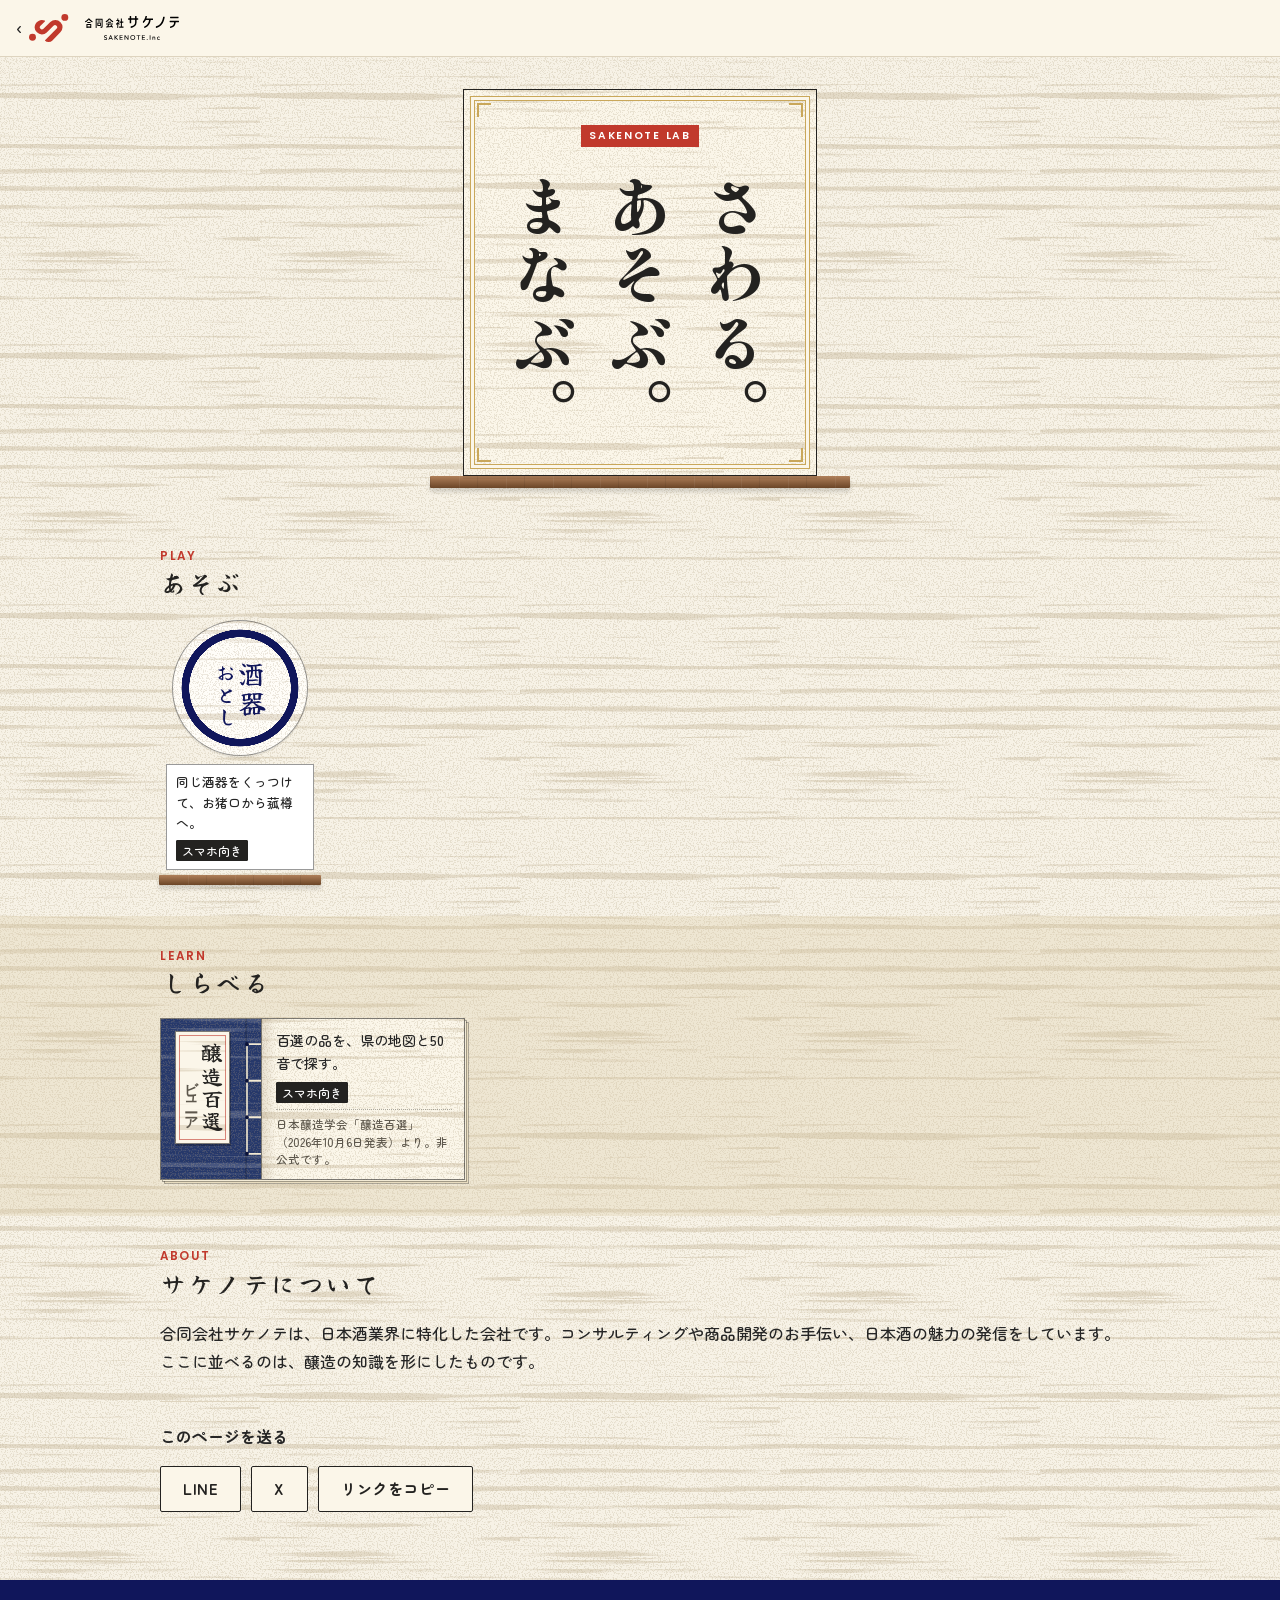
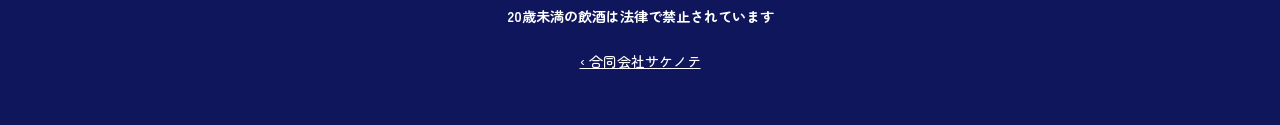
==== commit 8d926bba: "入口を「さわる。あそぶ。まなぶ。」に・あそぶ＝酒器おとし（sakedrop/）しらべる＝醸造百選の2本だけに・共有カード作り直し Co-Authored-By: Claude Opus 5.5 <no" ====
--- a/index.html
+++ b/index.html
@@ -4,13 +4,12 @@
 <meta charset="utf-8">
 <meta name="viewport" content="width=device-width, initial-scale=1">
 <title>SAKENOTE LAB｜合同会社サケノテ</title>
-<!-- 本数は足すたびに古くなるので説明文にも入れない（ui 11-02） -->
-<meta name="description" content="醸造とお酒の専門家・合同会社サケノテがつくった、ゲームと知識ツール。ブラウザですぐ遊べます。">
+<meta name="description" content="醸造とお酒の専門家・合同会社サケノテがつくったものを、ひとつずつ並べます。ブラウザですぐ使えます。">
 <link rel="canonical" href="https://lab.sakenote.net/">
 <meta property="og:type" content="website">
 <meta property="og:site_name" content="SAKENOTE LAB">
 <meta property="og:title" content="SAKENOTE LAB｜合同会社サケノテ">
-<meta property="og:description" content="醸造とお酒の専門家がつくった、ゲームと知識ツール。ブラウザですぐ遊べます。">
+<meta property="og:description" content="醸造とお酒の専門家がつくったものを、ひとつずつ並べます。">
 <meta property="og:url" content="https://lab.sakenote.net/">
 <meta property="og:image" content="https://lab.sakenote.net/img/ogp.png">
 <meta property="og:locale" content="ja_JP">
@@ -31,141 +30,36 @@
 <section class="hero">
   <div class="label-hero">
     <p class="en">SAKENOTE LAB</p>
-    <h1>麹がラップする。<br>杜氏が麻雀を打つ。<br>お猪口が菰樽に育つ。</h1>
+    <!-- 縦書き。字数を変えたら style.css の .hero h1 の高さと字の大きさも合わせる -->
+    <h1>さわる。<br>あそぶ。<br>まなぶ。</h1>
   </div>
   <span class="plank" aria-hidden="true"></span>
-  <p class="lead">醸造とお酒の専門家がつくった、ゲームと知識ツール。<br>ブラウザですぐ遊べます。</p>
-  <!-- 扉は2つだけ。「新作で遊ぶ／全部見る」は置き換えた（新作は「あそぶ」の頭にある）。主役はあそぶ＝朱（ui 11-02） -->
-  <nav class="hero-btns" aria-label="入口">
-    <a class="btn btn-main" href="#asobu">あそぶ</a>
-    <a class="btn" href="#shiraberu">しらべる</a>
-  </nav>
 </section>
 
 <section id="asobu" class="block">
   <h2><span class="en">PLAY</span>あそぶ</h2>
-
-  <div class="bottle">
-    <!-- 見出しの「新作」を首掛け札にした（札と見出しの二重表示にしない） -->
-    <h3 class="kubikake">新作</h3>
-    <a class="card-big" href="https://y-kanno-sakenote.github.io/toji-mahjong/">
-      <span class="name pai v"><span class="r">杜氏</span><span class="n">麻雀</span></span>
-      <span class="copy">酒づくりの工程の牌で、CPU3人と4局。</span>
-      <span class="tags"><span class="tag tag-sp">スマホ向き</span></span>
-      <span class="play">遊ぶ ›</span>
+  <div class="cards">
+    <a class="card k-drop" href="sakedrop/">
+      <span class="face"><span class="name v"><span class="main">酒器</span><span class="sub">おとし</span></span></span>
+      <span class="fuda"><span class="copy">同じ酒器をくっつけて、お猪口から菰樽へ。</span><span class="tags"><span class="tag tag-sp">スマホ向き</span></span></span>
     </a>
-  </div>
-
-  <div class="shelf">
-    <h3>醸造の仕事体験</h3>
-    <p class="shelf-note">蔵の仕事を、遊びの形でやってみる。</p>
-    <div class="cards">
-      <a class="card k-musou" href="https://y-kanno-sakenote.github.io/seishu-musou/">
-        <span class="face waku kado"><span class="name v foil">清酒無双</span></span>
-        <!-- カードの一行は「何をするか」の一文にそろえる。専門語・ゲーム語は出さない（ui 11-02） -->
-        <span class="fuda"><span class="copy">櫂棒で、雑菌の大群をなぎ倒す。</span></span>
-      </a>
-      <a class="card k-ondo" href="https://y-kanno-sakenote.github.io/nihonshu-sim-7daaaaed/">
-        <span class="face waku"><span class="name"><span class="main">米→酒</span><span class="band">杜氏の温度管理</span></span></span>
-        <span class="fuda"><span class="copy">もろみの温度を毎日決めて、お米を酒にする。</span></span>
-      </a>
-    </div>
-  </div>
-
-  <div class="shelf">
-    <h3>カード・卓上</h3>
-    <p class="shelf-note">札と牌とサイコロで、醸造の言葉に触れる。</p>
-    <div class="cards">
-      <a class="card k-mahjong" href="https://y-kanno-sakenote.github.io/toji-mahjong/">
-        <span class="face"><span class="name pai v"><span class="r">杜氏</span><span class="n">麻雀</span></span></span>
-        <span class="fuda"><span class="copy">酒づくりの工程の牌で、CPU3人と4局。</span><span class="tags"><span class="tag tag-sp">スマホ向き</span></span></span>
-      </a>
-      <a class="card k-soli" href="https://y-kanno-sakenote.github.io/toji-solitaire/">
-        <span class="face"><span class="name"><span class="main">杜氏</span><span class="sub">ソリティア</span></span></span>
-        <span class="fuda"><span class="copy">精米から貯蔵まで、13の工程を順にタンクへ。</span><span class="tags"><span class="tag tag-sp">スマホ向き</span></span></span>
-      </a>
-      <a class="card k-jintori" href="https://y-kanno-sakenote.github.io/jozo-jintori/">
-        <span class="face"><span class="name v"><span class="sub">醸造百選の</span><span class="main">陣取り</span></span></span>
-        <!-- 「ひとりで」印は外し、ふたりで・みんなでだけ印に（ui 11-02・オーナー了承） -->
-        <span class="fuda"><span class="copy">醸造百選の品を集めて、県を自分の色に塗る。</span><span class="tags"><span class="tag">ふたりで</span><span class="tag">みんなで</span><span class="tag tag-sp">スマホ向き</span></span></span>
-      </a>
-      <a class="card k-koro" href="https://y-kanno-sakenote.github.io/kamokoro/">
-        <span class="face"><span class="name v">カモコロ</span></span>
-        <span class="fuda"><span class="copy">きょうかい酵母たちが、サイコロで1対1。</span><span class="tags"><span class="tag tag-sp">スマホ向き</span></span></span>
-      </a>
-      <a class="card k-kyokan" href="https://y-kanno-sakenote.github.io/kyokanlab/">
-        <span class="face waku"><span class="name">キョーカン</span></span>
-        <span class="fuda"><span class="copy">同じものを味わって、感じた言葉がそろうかを試す。</span><span class="tags"><span class="tag">みんなで</span><span class="tag tag-sp">スマホ向き</span></span></span>
-      </a>
-    </div>
-  </div>
-
-  <div class="shelf">
-    <h3>落ちもの・パズル</h3>
-    <p class="shelf-note">そろえて、くっつけて、育てる。</p>
-    <div class="cards">
-      <a class="card k-drop" href="https://y-kanno-sakenote.github.io/sake-drop/">
-        <span class="face"><span class="name v"><span class="main">酒器</span><span class="sub">おとし</span></span></span>
-        <span class="fuda"><span class="copy">同じ酒器をくっつけて、お猪口から菰樽へ。</span><span class="tags"><span class="tag tag-sp">スマホ向き</span></span></span>
-      </a>
-      <a class="card k-pon" href="https://y-kanno-sakenote.github.io/kamoshite-pon/">
-        <span class="face waku"><span class="name"><span>かもして</span><span>ぽん！</span></span></span>
-        <span class="fuda"><span class="copy">3つそろえて醸し、しぼりどきを見きわめる。</span><span class="tags"><span class="tag tag-sp">スマホ向き</span></span></span>
-      </a>
-    </div>
-  </div>
-
-  <div class="shelf">
-    <h3>ラップ</h3>
-    <p class="shelf-note">顔ぶれを選ぶと、韻のバトルが始まる。4本の入口は <a href="https://rap.sakenote.net/">rap.sakenote.net</a>。</p>
-    <div class="cards">
-      <a class="card k-rap r-jozo" href="https://jozorap.sakenote.net/">
-        <span class="face waku"><span class="name"><span class="w foil">醸造</span><span class="band">ラップバトル</span></span></span>
-        <span class="fuda"><span class="copy">麹菌・酵母・杜氏・乳酸菌・酒米が、韻で張り合う。</span></span>
-      </a>
-      <a class="card k-rap r-wine" href="https://y-kanno-sakenote.github.io/wine-rap-battle/">
-        <span class="face waku"><span class="name"><span class="w">ワイン</span><span class="band">ラップバトル</span></span></span>
-        <span class="fuda"><span class="copy">ブドウ5品種が、韻で張り合う。</span></span>
-      </a>
-      <a class="card k-rap r-shochu" href="https://y-kanno-sakenote.github.io/shochu-rap-battle/">
-        <span class="face waku"><span class="name"><span class="w">焼酎</span><span class="band">ラップバトル</span></span></span>
-        <span class="fuda"><span class="copy">芋・麦・米・黒糖・泡盛が、韻で張り合う。</span></span>
-      </a>
-      <a class="card k-rap r-chomi" href="https://y-kanno-sakenote.github.io/chomiryo-rap-battle/">
-        <span class="face waku"><span class="name"><span class="w foil">調味料</span><span class="band">ラップバトル</span></span></span>
-        <span class="fuda"><span class="copy">醤油・味噌・みりん・食酢・清酒が、韻で張り合う。</span></span>
-      </a>
-    </div>
   </div>
 </section>
 
 <section id="shiraberu" class="block block-dark">
   <h2><span class="en">LEARN</span>しらべる</h2>
-  <!-- 頁の下の一行＝出典と版。各公開ページの出典欄に書いてあることだけを写す。分からない版は書かない（ui 11-02） -->
+  <!-- 頁の下の一行＝出典と版。各公開ページの出典欄に書いてあることだけを写す。分からない版は書かない-->
   <div class="refs">
     <a class="ref k-book" href="jozo100/">
       <span class="face"><span class="name v"><span class="main">醸造百選</span><span class="sub sub-m">ビューア</span></span></span>
-      <!-- 「引く」はオーナーが違和感（jozo100 の共有文で「検索できる」に直した）ので使わない -->
       <span class="leaf"><span class="copy">百選の品を、県の地図と50音で探す。</span><span class="tags"><span class="tag tag-sp">スマホ向き</span></span><span class="src">日本醸造学会「醸造百選」（2026年10月6日発表）より。非公式です。</span></span>
-    </a>
-    <a class="ref k-keizu" href="https://y-kanno-sakenote.github.io/sakamai-keizu/">
-      <span class="face"><span class="name v">酒米の系図</span></span>
-      <span class="leaf"><span class="copy">酒米の親と子を、系図でたどる。</span><span class="tags"><span class="tag tag-sp">スマホ向き</span></span><span class="src">『酒米ハンドブック 改訂版』ほかより。数量は農林水産省の令和7年産速報値。</span></span>
-    </a>
-    <!-- 全国新酒鑑評会 入賞酒の記録（y-kanno-sakenote.github.io/shinshu-kanpyokai/）は載せない：
-         酒類総合研究所の著作物の利用条件の問い合わせが済むまで（オーナー 2026-11-02）。済んだら札を design/b2.html から戻す -->
-    <!-- 酒縁結びは「お酒と出会う」道具なので端に置く。版の日付は公開ページに無いので書かない -->
-    <a class="ref k-en" href="https://y-kanno-sakenote.github.io/sake-enmusubi/">
-      <span class="face waku"><span class="name v">酒縁結び</span></span>
-      <span class="leaf"><span class="copy">推しや大切な人を描くと、縁のある酒蔵を結ぶ。</span><span class="src">日本酒造組合中央会「組合員名簿」・各県酒造組合・各蔵公式サイトより。</span></span>
     </a>
   </div>
 </section>
 
 <section class="block about">
   <h2><span class="en">ABOUT</span>サケノテについて</h2>
-  <p>合同会社サケノテは、日本酒業界に特化した会社です。コンサルティングや商品開発のお手伝い、日本酒の魅力の発信をしています。ここに並べたのは、醸造の知識を遊びと道具の形にしたものです。</p>
-  <!-- 会社へ戻る道は上の帯とフッターにあるので、ここのボタンは外した（ui 11-02） -->
+  <p>合同会社サケノテは、日本酒業界に特化した会社です。コンサルティングや商品開発のお手伝い、日本酒の魅力の発信をしています。ここに並べるのは、醸造の知識を形にしたものです。</p>
 
   <div class="share">
     <p class="share-ttl">このページを送る</p>
--- a/style.css
+++ b/style.css
@@ -73,9 +73,9 @@
 .label-hero .en { position: relative; z-index: 1; background: var(--red); color: #fff; padding: 2px 8px; font-size: .66rem; letter-spacing: .16em; }
 .hero h1 {
   position: relative; z-index: 1;
-  writing-mode: vertical-rl; height: 10.8em; margin: 16px 0 0;
+  writing-mode: vertical-rl; height: 4.3em; margin: 16px 0 0; white-space: nowrap; /* 1行4字ぶんの高さ。折り返さない */
   font-family: var(--hero); font-weight: 800; color: var(--sumi);
-  font-size: clamp(1.4rem, 6.2vw, 2.2rem); line-height: 1.75; letter-spacing: .06em;
+  font-size: clamp(2.6rem, 12.2vw, 4rem); line-height: 1.5; letter-spacing: .06em; /* 幅360pxでラベル約264px・最大で約354px */
 }
 .plank { display: block; height: 12px; max-width: 420px; margin: 0 auto; }
 .lead { margin: 22px 0 18px; font-size: .95rem; }
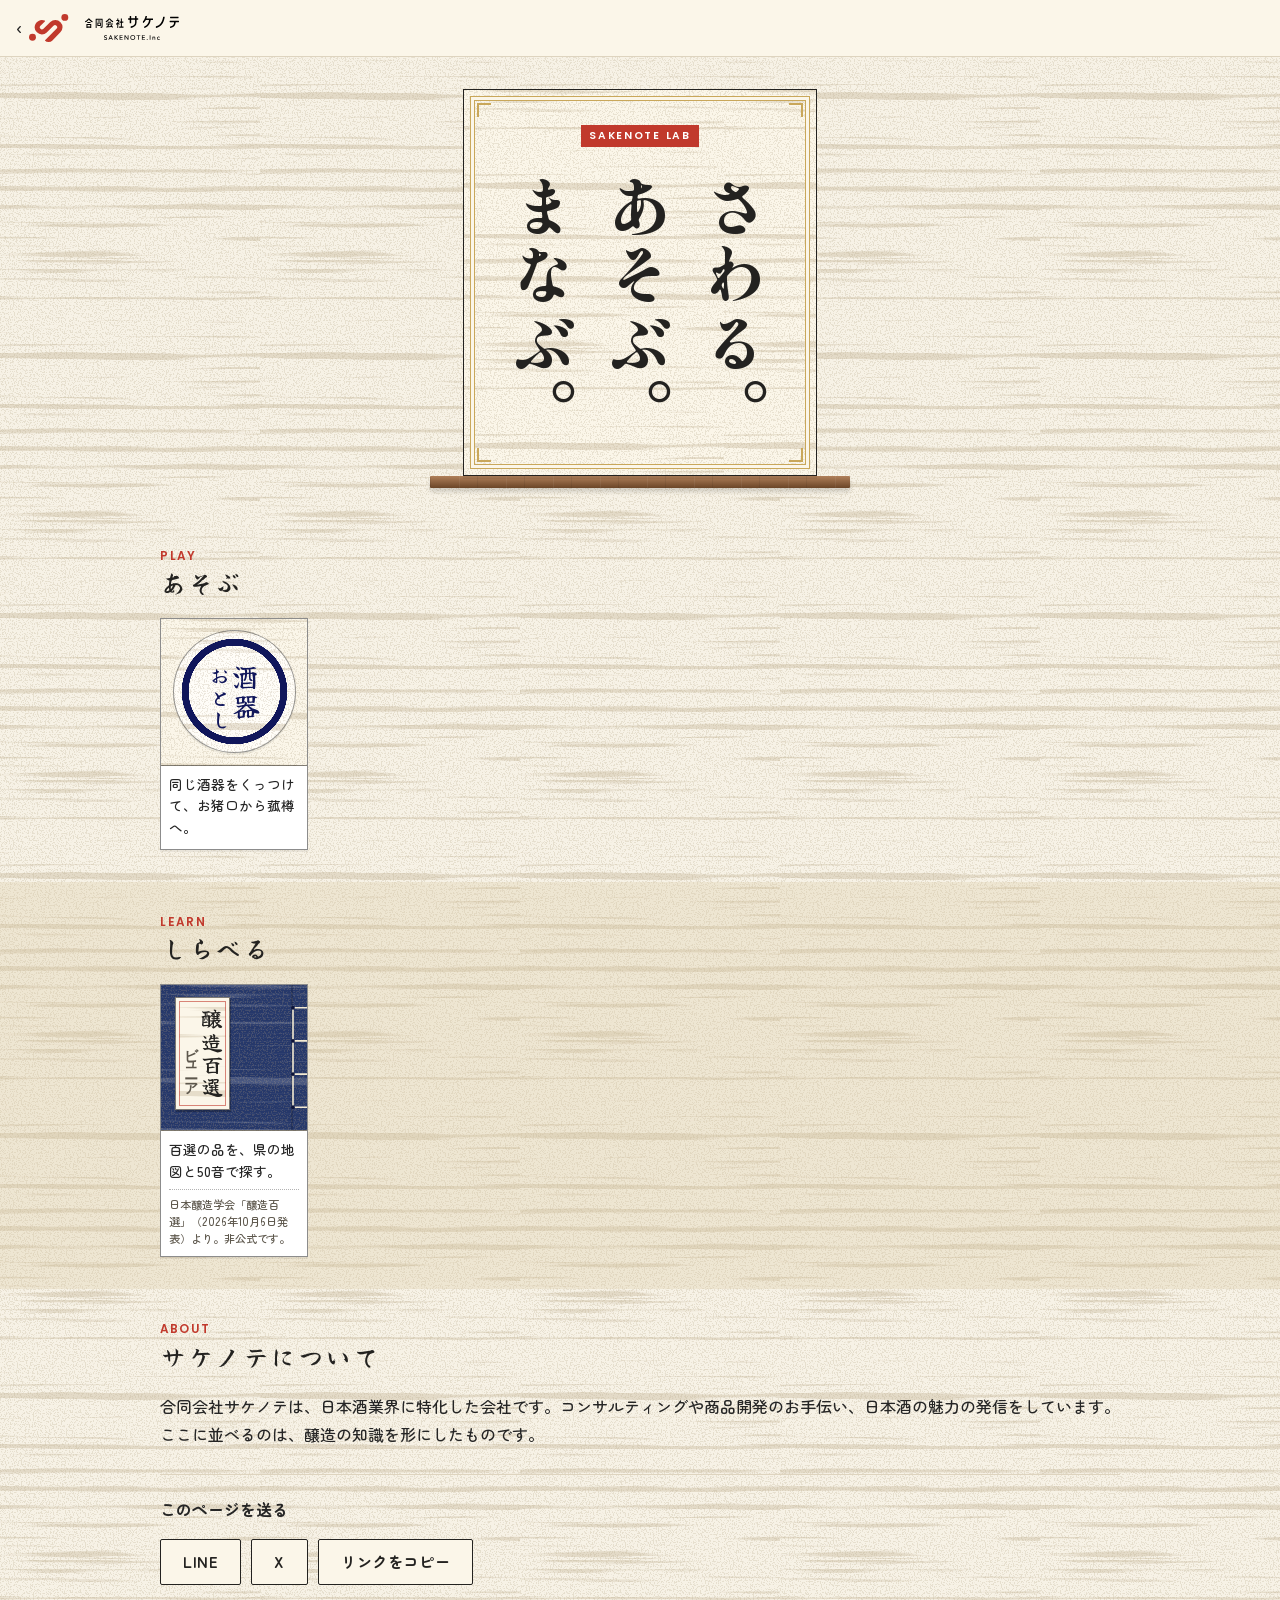
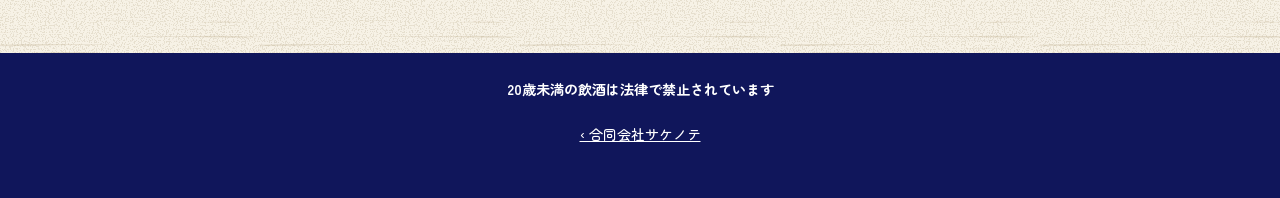
==== commit 3312bf9b: "カードをあそぶ・しらべる共通の縦の札（1:1の絵＋白い札）に・スマホ向きの印と棚板・本の飾りを外す Co-Authored-By: Claude Opus 5.5 <noreply@anthropic" ====
--- a/index.html
+++ b/index.html
@@ -40,19 +40,19 @@
   <h2><span class="en">PLAY</span>あそぶ</h2>
   <div class="cards">
     <a class="card k-drop" href="sakedrop/">
-      <span class="face"><span class="name v"><span class="main">酒器</span><span class="sub">おとし</span></span></span>
-      <span class="fuda"><span class="copy">同じ酒器をくっつけて、お猪口から菰樽へ。</span><span class="tags"><span class="tag tag-sp">スマホ向き</span></span></span>
+      <span class="art"><span class="face"><span class="name v"><span class="main">酒器</span><span class="sub">おとし</span></span></span></span>
+      <span class="fuda"><span class="copy">同じ酒器をくっつけて、お猪口から菰樽へ。</span></span>
     </a>
   </div>
 </section>
 
 <section id="shiraberu" class="block block-dark">
   <h2><span class="en">LEARN</span>しらべる</h2>
-  <!-- 頁の下の一行＝出典と版。各公開ページの出典欄に書いてあることだけを写す。分からない版は書かない-->
-  <div class="refs">
-    <a class="ref k-book" href="jozo100/">
-      <span class="face"><span class="name v"><span class="main">醸造百選</span><span class="sub sub-m">ビューア</span></span></span>
-      <span class="leaf"><span class="copy">百選の品を、県の地図と50音で探す。</span><span class="tags"><span class="tag tag-sp">スマホ向き</span></span><span class="src">日本醸造学会「醸造百選」（2026年10月6日発表）より。非公式です。</span></span>
+  <!-- 札の下の一行＝出典と版。各公開ページの出典欄に書いてあることだけを写す。分からない版は書かない-->
+  <div class="cards">
+    <a class="card k-book" href="jozo100/">
+      <span class="art"><span class="face"><span class="name v"><span class="main">醸造百選</span><span class="sub sub-m">ビューア</span></span></span></span>
+      <span class="fuda"><span class="copy">百選の品を、県の地図と50音で探す。</span><span class="src">日本醸造学会「醸造百選」（2026年10月6日発表）より。非公式です。</span></span>
     </a>
   </div>
 </section>
--- a/style.css
+++ b/style.css
@@ -1,4 +1,4 @@
-/* SAKENOTE LAB の見た目（design/b2.html「酒ラベル・作り込み」を本体へ移したもの・2026-11-02 オーナー決定）
+/* SAKENOTE LAB の見た目
    赤・紺は会社サイト sakenote.net の値。外部画像なし（CSS とインラインSVGのデータだけ） */
 :root {
   --red: #C1392C; --red-2: #CD4633; --navy: #10165B;
@@ -18,7 +18,7 @@
   --fiber-l: url("data:image/svg+xml,<svg xmlns='http://www.w3.org/2000/svg' width='260' height='260'><filter id='f'><feTurbulence type='fractalNoise' baseFrequency='.004 .12' numOctaves='3' seed='4' stitchTiles='stitch'/><feColorMatrix values='0 0 0 0 .98 0 0 0 0 .95 0 0 0 0 .86 0 0 0 -14 6'/><feComponentTransfer><feFuncA type='linear' slope='.16'/></feComponentTransfer></filter><rect width='260' height='260' filter='url(%23f)'/></svg>");
   /* 朱印のかすれ（生成りの点を朱の上に散らす） */
   --kasure: url("data:image/svg+xml,<svg xmlns='http://www.w3.org/2000/svg' width='120' height='120'><filter id='k'><feTurbulence type='fractalNoise' baseFrequency='.9' numOctaves='2' seed='2' stitchTiles='stitch'/><feColorMatrix values='0 0 0 0 .98 0 0 0 0 .96 0 0 0 0 .9 0 0 0 -18 8.3'/><feComponentTransfer><feFuncA type='linear' slope='.7'/></feComponentTransfer></filter><rect width='120' height='120' filter='url(%23k)'/></svg>");
-  /* 牌を並べた地紋（杜氏麻雀の2枚で使い回す） */
+  /* 牌を並べた地紋 */
   --tilegrid: url("data:image/svg+xml,<svg xmlns='http://www.w3.org/2000/svg' width='24' height='32'><rect x='3' y='3' width='18' height='26' rx='3' fill='none' stroke='%23F7F2E6' stroke-opacity='.11'/></svg>");
 }
 * { box-sizing: border-box; }
@@ -41,11 +41,11 @@
 .en { display: block; font-family: "Poppins", sans-serif; font-weight: 600; letter-spacing: .14em; font-size: .74rem; color: var(--red); }
 
 @supports ((-webkit-background-clip: text) or (background-clip: text)) {
-  .cards .face .foil { background-image: var(--kin-g); -webkit-background-clip: text; background-clip: text; color: transparent; } /* 各ラベルの文字色より強く */
-}
-
-/* 棚板（木目） */
-.plank, .cards .card::after, .card-big::after {
+  .face .foil { background-image: var(--kin-g); -webkit-background-clip: text; background-clip: text; color: transparent; } /* 各ラベルの文字色より強く */
+}
+
+/* 一番上のラベルの下の板（木目） */
+.plank {
   background: repeating-linear-gradient(90deg, rgba(0,0,0,.07) 0 1px, transparent 1px 29px, rgba(255,255,255,.06) 29px 30px, transparent 30px 47px), linear-gradient(#b0805a, var(--wood-d));
   box-shadow: 0 4px 4px rgba(0,0,0,.14); border-radius: 1px;
 }
@@ -112,19 +112,27 @@
 .shelf-note { margin: 0 0 14px; font-size: .88rem; color: var(--muted); }
 .shelf-note a { display: inline-block; padding: 12px 4px; margin: -12px -4px; }
 
-/* ===== 棚のラベル：上＝ラベル面（1本ごとに意匠が違う）、下＝白い棚札（一行と印） ===== */
-.cards {
-  display: grid; grid-template-columns: repeat(auto-fill, minmax(146px, 1fr));
-  column-gap: 0; row-gap: 32px; padding-bottom: 14px;
-}
-.cards .card {
-  position: relative; margin: 0 6px; min-height: 44px;
-  display: grid; grid-template-rows: 140px 1fr; row-gap: 6px;
+/* ===== 作品の札（あそぶ・しらべる共通）：上＝1:1の絵の枠、下＝白い札（一行・出典） ===== */
+.cards { display: grid; grid-template-columns: repeat(auto-fill, minmax(146px, 1fr)); gap: 22px 14px; }
+.card {
+  display: flex; flex-direction: column; min-height: 44px;
+  background: #fff; border: 1px solid rgba(0,0,0,.45); box-shadow: 0 2px 0 rgba(0,0,0,.06);
   color: var(--ink); text-decoration: none;
 }
-.cards .card::after { content: ""; position: absolute; left: -7px; right: -7px; bottom: -15px; height: 10px; }
-.cards .card:hover, .cards .card:focus-visible { outline: 2px solid var(--navy); outline-offset: 3px; }
-
+.card:hover, .card:focus-visible { outline: 2px solid var(--navy); outline-offset: 3px; }
+.art {
+  position: relative; display: grid; place-items: center; aspect-ratio: 1 / 1; overflow: hidden;
+  border-bottom: 1px solid rgba(0,0,0,.45);
+  background-color: var(--kinari); background-image: var(--fiber), var(--grain); background-size: 260px 260px, 180px 180px;
+}
+.fuda { flex: 1; display: flex; flex-direction: column; gap: 6px; padding: 8px 8px 10px; }
+.fuda .copy { font-size: .85rem; line-height: 1.6; }
+.src {
+  margin-top: auto; padding-top: 6px; border-top: 1px dotted rgba(0,0,0,.3);
+  font-size: .7rem; line-height: 1.5; color: var(--muted); font-feature-settings: "palt"; /* 括弧と句点を詰めて行数を抑える */
+}
+
+/* ===== 絵の枠に入れる、作品ごとのラベル意匠（Canva の絵に差し替えるまで） ===== */
 .face {
   --motif: none; --msize: auto; --mrep: no-repeat; --mpos: center; --fib: var(--fiber);
   position: relative; display: grid; place-items: center; height: 140px; overflow: hidden;
@@ -142,12 +150,6 @@
 .v > span { display: block; }
 .sub-m { font-family: var(--mincho); font-weight: 600; }
 
-.fuda { display: flex; flex-direction: column; gap: 6px; background: #fff; border: 1px solid rgba(0,0,0,.4); padding: 7px 9px 8px; }
-.copy { font-size: .8rem; line-height: 1.6; }
-.tags { display: flex; flex-wrap: wrap; gap: 4px; }
-.tag { font-size: .75rem; line-height: 1.6; padding: 0 5px; border: 1px solid var(--sumi); border-radius: 1px; color: var(--sumi); }
-.tag-sp { background: var(--sumi); color: #fff; }
-
 /* 清酒無双：紺地に交差した2本の櫂・金箔の名前 */
 .k-musou .face {
   background-color: var(--navy); --fib: var(--fiber-l); border-color: #000; --rule: rgba(201,167,90,.6); --kado-in: 10px;
@@ -218,7 +220,7 @@
 
 /* 酒器おとし：盃の形の丸ラベル（蛇の目の紺の輪） */
 .k-drop .face {
-  width: 136px; height: 136px; margin: 2px auto; justify-self: center; border-radius: 50%;
+  width: 84%; height: auto; aspect-ratio: 1 / 1; border-radius: 50%;
   background-color: #FFFDF8; border-color: rgba(0,0,0,.4);
   --motif: radial-gradient(circle closest-side, transparent 0 75.5%, var(--navy) 76% 87%, transparent 87.5%);
   --msize: 100% 100%;
@@ -259,64 +261,9 @@
 .r-chomi  { --g: #3A2016; --b: #006E54; --bt: #fff;    --w: #E6CF8E; }
 .r-chomi .face { --motif: conic-gradient(rgba(255,255,255,.07) 25%, transparent 0 50%, rgba(255,255,255,.07) 0 75%, transparent 0); --msize: 14px 14px; } /* 城下町の市松 */
 
-/* ===== 新作＝大きなラベル＋瓶の首に掛ける札（「新作」は札そのもの。札と見出しの二重表示にしない） ===== */
-.bottle { position: relative; max-width: 560px; margin: 44px auto 48px; }
-.kubikake {
-  position: absolute; z-index: 2; top: -16px; left: 22px; margin: 0;
-  width: 42px; padding: 16px 0 12px; display: flex; justify-content: center;
-  background-color: var(--kinari); background-image: var(--fiber), var(--grain);
-  border: 1px solid var(--red); border-radius: 3px;
-  box-shadow: inset 0 0 0 3px var(--kinari), inset 0 0 0 4px var(--red), 0 3px 6px rgba(0,0,0,.28);
-  color: var(--red); font-family: var(--fude); font-weight: 400; font-size: 1.35rem; line-height: 1; letter-spacing: .12em;
-  writing-mode: vertical-rl; transform: rotate(-4deg); transform-origin: 50% 0; pointer-events: none;
-}
-.kubikake::before { content: ""; position: absolute; left: 50%; top: -22px; width: 24px; height: 30px; margin-left: -12px; border: 2px solid var(--kin); border-bottom: 0; border-radius: 12px 12px 0 0; } /* 掛け紐 */
-.kubikake::after { content: ""; position: absolute; left: 50%; top: 6px; width: 6px; height: 6px; margin-left: -3px; border-radius: 50%; background: rgba(0,0,0,.55); } /* 紐の穴 */
-
-.card-big {
-  position: relative; display: grid; grid-template-columns: 1fr auto; grid-template-rows: 1fr auto auto;
-  column-gap: 16px; row-gap: 10px; min-height: 250px; padding: 24px 20px 22px;
-  background-color: var(--felt); background-image: var(--tilegrid), var(--fiber-l), var(--grain);
-  background-size: 24px 32px, 260px 260px, 180px 180px;
-  color: #F7F2E6; text-decoration: none; border: 1px solid #000;
-  box-shadow: inset 0 0 0 6px var(--felt), inset 0 0 0 7px rgba(201,167,90,.85), inset 0 0 0 10px var(--felt), inset 0 0 0 11px rgba(201,167,90,.45);
-}
-.card-big::after { content: ""; position: absolute; left: -8px; right: -8px; bottom: -17px; height: 12px; }
-.card-big:hover, .card-big:focus-visible { outline: 2px solid var(--red); outline-offset: 3px; }
-.card-big .pai { grid-area: 1 / 2 / 4 / 3; align-self: center; font-family: var(--fude); font-size: 2.2rem; padding: 22px 12px; }
-.card-big .copy { grid-area: 1 / 1 / 2 / 2; align-self: end; font-size: 1rem; line-height: 1.7; }
-.card-big .tags { grid-area: 2 / 1 / 3 / 2; }
-.card-big .tag { font-size: .78rem; padding: 0 7px; border-color: #F7F2E6; color: #F7F2E6; }
-.card-big .tag-sp { background: #F7F2E6; color: var(--felt); }
-.play {
-  grid-area: 3 / 1 / 4 / 2; justify-self: start; display: inline-flex; align-items: center; justify-content: center;
-  min-height: 48px; padding: 6px 22px; background: var(--red); color: #fff;
-  font-family: var(--fude); font-size: 1.15rem; letter-spacing: .12em;
-  box-shadow: inset 0 0 0 2px var(--red), inset 0 0 0 3px rgba(255,255,255,.75), 0 2px 0 rgba(0,0,0,.3);
-}
-
-/* ===== しらべる：開いた図鑑（左＝表紙や木札、右＝頁。下と右に頁の重なりで厚み） ===== */
-.refs { display: grid; grid-template-columns: repeat(auto-fill, minmax(min(100%, 300px), 1fr)); gap: 24px 20px; padding: 0 4px 4px 0; }
-.ref {
-  display: grid; grid-template-columns: 100px 1fr; min-height: 44px;
-  background-color: var(--kinari); background-image: var(--fiber), var(--grain);
-  background-size: 260px 260px, 180px 180px;
-  border: 1px solid rgba(0,0,0,.5);
-  box-shadow: 2px 2px 0 -1px #F3EBD6, 2px 2px 0 0 rgba(0,0,0,.3), 4px 4px 0 -1px #E8DCC0, 4px 4px 0 0 rgba(0,0,0,.28);
-  color: var(--ink); text-decoration: none;
-}
-.ref:hover, .ref:focus-visible { outline: 2px solid var(--navy); outline-offset: 3px; }
-.ref .face { height: auto; min-height: 140px; border: 0; box-shadow: none; }
-.leaf {
-  display: flex; flex-direction: column; gap: 6px; padding: 10px 12px 10px 14px;
-  border-left: 1px solid rgba(0,0,0,.5);
-  background-image: linear-gradient(90deg, rgba(90,60,20,.12), transparent 14px); /* 綴じ目の影 */
-}
-.leaf .copy { font-size: .88rem; line-height: 1.65; }
-.src { margin-top: auto; padding-top: 6px; border-top: 1px dotted rgba(0,0,0,.3); font-size: .72rem; line-height: 1.55; color: var(--muted); }
-
-/* 醸造百選 ビューア：藍の表紙の和綴じ本（右に四つ目綴じ・左上に題簽） */
+/* 醸造百選 ビューア：藍の表紙の和綴じ本（右に四つ目綴じ・左上に題簽）。絵の枠いっぱいに */
 .k-book .face {
+  position: absolute; inset: 0; height: auto; border: 0; box-shadow: none;
   background-color: #26386A; --fib: var(--fiber-l); place-items: start;
   --motif:
     url("data:image/svg+xml,<svg xmlns='http://www.w3.org/2000/svg' width='22' height='140' viewBox='0 0 22 140' preserveAspectRatio='none'><path d='M7 0V140' stroke='%23000' stroke-opacity='.3'/><path d='M8 22V118M8 22H22M8 54H22M8 86H22M8 118H22' stroke='%23F3EAD3' stroke-width='1.6' fill='none'/><g fill='%230b1238'><circle cx='8' cy='22' r='1.8'/><circle cx='8' cy='54' r='1.8'/><circle cx='8' cy='86' r='1.8'/><circle cx='8' cy='118' r='1.8'/></g></svg>"),
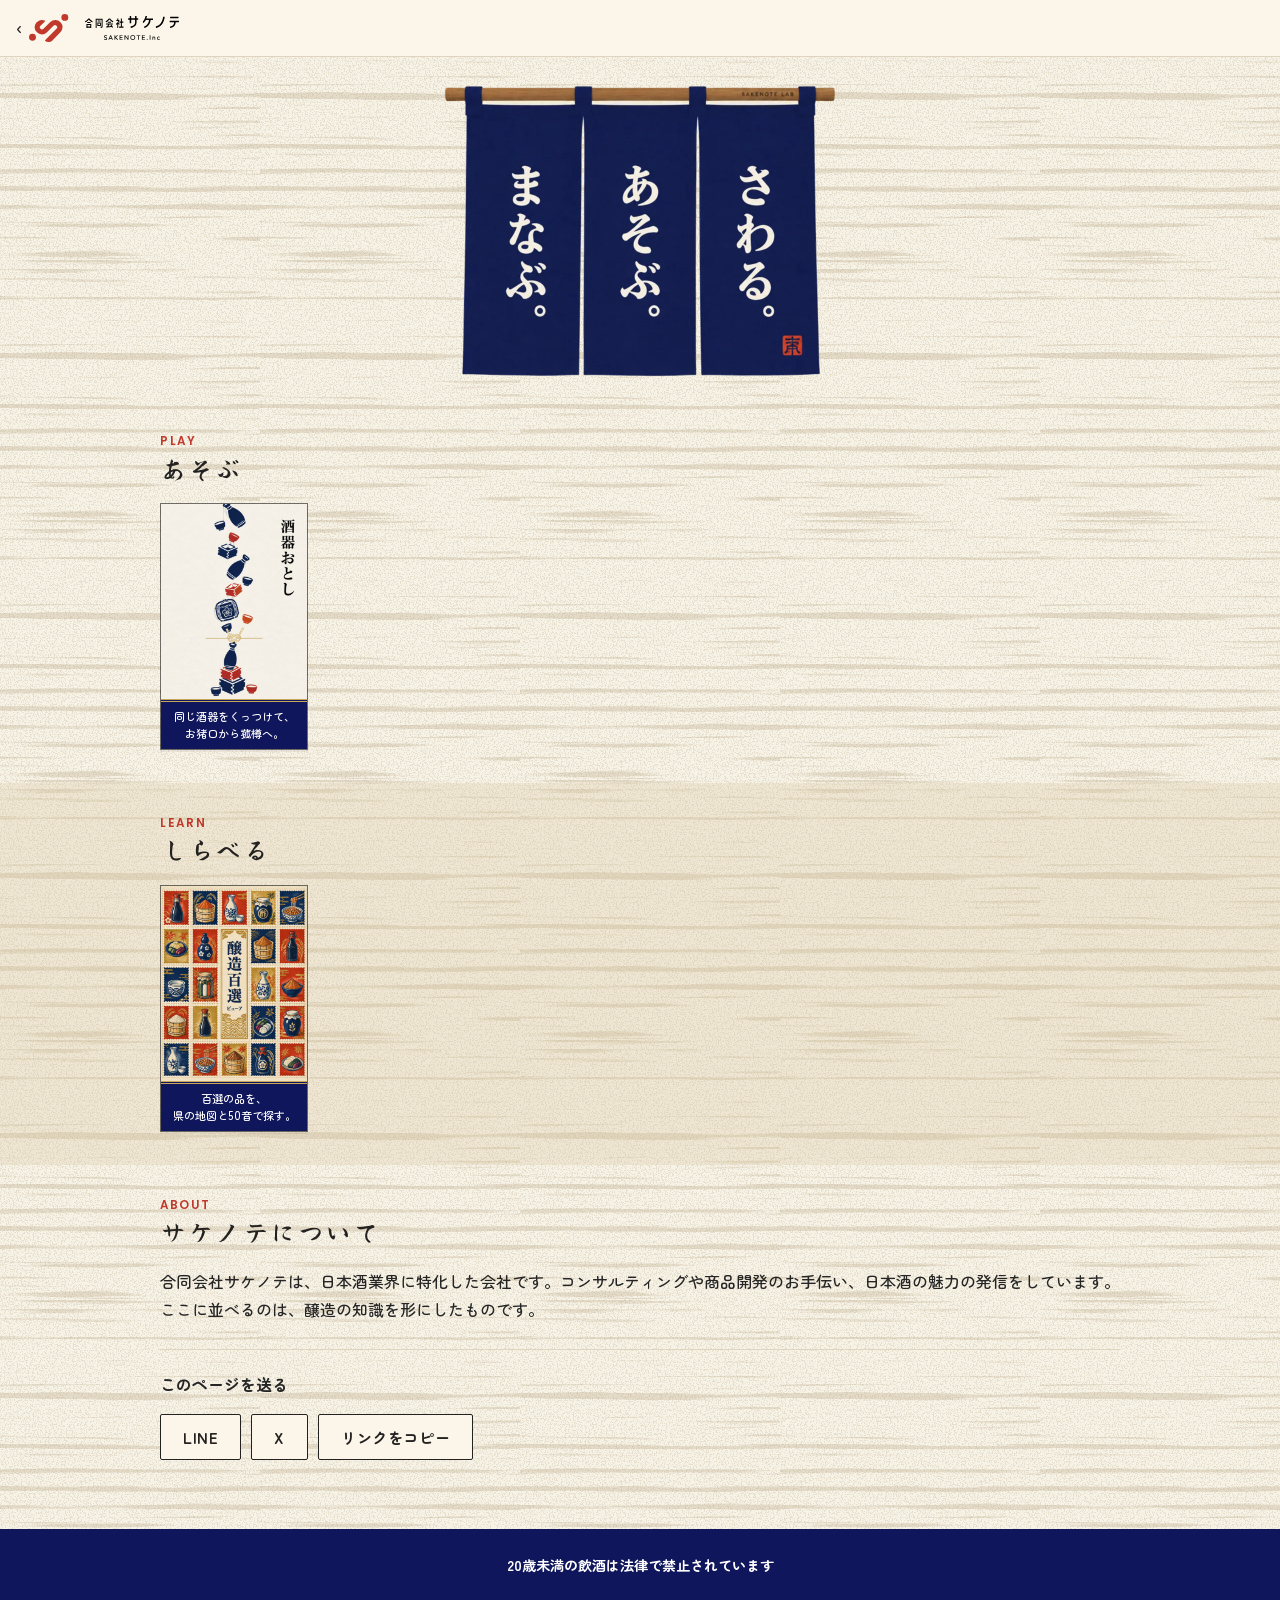
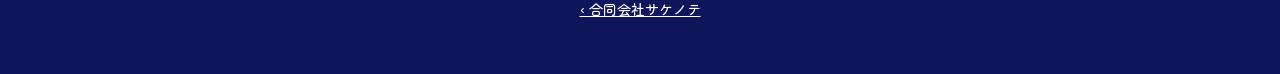
==== commit 36bc4782: "トップを暖簾の見立て（Canva・地は透明）に・カードを作品ごとの日本酒ラベル（酒器おとし＝現代和風／醸造百選＝切手シートの見立て）＋紺の帯に・幅360で2列 Co-Authored-By: Clau" ====
--- a/index.html
+++ b/index.html
@@ -28,31 +28,26 @@
 <main>
 
 <section class="hero">
-  <div class="label-hero">
-    <p class="en">SAKENOTE LAB</p>
-    <!-- 縦書き。字数を変えたら style.css の .hero h1 の高さと字の大きさも合わせる -->
-    <h1>さわる。<br>あそぶ。<br>まなぶ。</h1>
-  </div>
-  <span class="plank" aria-hidden="true"></span>
+  <h1 class="sr">SAKENOTE LAB　さわる。あそぶ。まなぶ。</h1>
+  <img class="noren" src="img/art/label_top.webp" alt="" width="800" height="600">
 </section>
 
 <section id="asobu" class="block">
   <h2><span class="en">PLAY</span>あそぶ</h2>
   <div class="cards">
-    <a class="card k-drop" href="sakedrop/">
-      <span class="art"><span class="face"><span class="name v"><span class="main">酒器</span><span class="sub">おとし</span></span></span></span>
-      <span class="fuda"><span class="copy">同じ酒器をくっつけて、お猪口から菰樽へ。</span></span>
+    <a class="card" href="sakedrop/">
+      <span class="art"><img src="img/art/label_sakedrop.jpg" alt="酒器おとし" width="480" height="640" loading="lazy"></span>
+      <span class="obi">同じ酒器をくっつけて、<br>お猪口から菰樽へ。</span>
     </a>
   </div>
 </section>
 
 <section id="shiraberu" class="block block-dark">
   <h2><span class="en">LEARN</span>しらべる</h2>
-  <!-- 札の下の一行＝出典と版。各公開ページの出典欄に書いてあることだけを写す。分からない版は書かない-->
   <div class="cards">
-    <a class="card k-book" href="jozo100/">
-      <span class="art"><span class="face"><span class="name v"><span class="main">醸造百選</span><span class="sub sub-m">ビューア</span></span></span></span>
-      <span class="fuda"><span class="copy">百選の品を、県の地図と50音で探す。</span><span class="src">日本醸造学会「醸造百選」（2026年10月6日発表）より。非公式です。</span></span>
+    <a class="card" href="jozo100/">
+      <span class="art"><img src="img/art/label_jozo100.jpg" alt="醸造百選 ビューア" width="480" height="640" loading="lazy"></span>
+      <span class="obi">百選の品を、<br>県の地図と50音で探す。</span>
     </a>
   </div>
 </section>
--- a/style.css
+++ b/style.css
@@ -1,10 +1,10 @@
 /* SAKENOTE LAB の見た目
-   赤・紺は会社サイト sakenote.net の値。外部画像なし（CSS とインラインSVGのデータだけ） */
+   赤・紺は会社サイト sakenote.net の値。絵は img/art/ の JPEG・WebP、それ以外は CSS とインラインSVGのデータだけ */
 :root {
   --red: #C1392C; --red-2: #CD4633; --navy: #10165B;
   --sumi: #232220; --ink: #252525; --muted: #5d574c;
   --washi: #F7F2E6; --kinari: #FBF6E9; --torinoko: #EADBB8;
-  --wood: #9A6A43; --wood-d: #6B4527; --line: #DED4BF;
+  --line: #DED4BF;
   --kin: #C9A75A;                                   /* 金（平） */
   --kin-g: linear-gradient(115deg, #a8843c 0%, #f1dc9c 26%, #b8913f 44%, #f7e9b8 60%, #a98238 80%, #e2c67e 100%); /* 箔 */
   --felt: #24493D; --ai: #1F3163;
@@ -44,23 +44,11 @@
   .face .foil { background-image: var(--kin-g); -webkit-background-clip: text; background-clip: text; color: transparent; } /* 各ラベルの文字色より強く */
 }
 
-/* 一番上のラベルの下の板（木目） */
-.plank {
-  background: repeating-linear-gradient(90deg, rgba(0,0,0,.07) 0 1px, transparent 1px 29px, rgba(255,255,255,.06) 29px 30px, transparent 30px 47px), linear-gradient(#b0805a, var(--wood-d));
-  box-shadow: 0 4px 4px rgba(0,0,0,.14); border-radius: 1px;
-}
-
-/* ===== 一番上：大きな1枚のラベル（和紙・金の二重罫・隅金具） ===== */
-.hero { padding: 32px 16px 28px; text-align: center; }
-.label-hero {
-  position: relative; display: inline-flex; flex-direction: column; align-items: center;
-  padding: 24px 32px 26px;
-  background-color: var(--kinari); background-image: var(--fiber), var(--grain);
-  background-size: 260px 260px, 180px 180px;
-  border: 1px solid var(--sumi); box-shadow: 0 3px 0 rgba(0,0,0,.06);
-}
-.label-hero::before { content: ""; position: absolute; inset: 6px; border: 1px solid var(--kin); box-shadow: inset 0 0 0 3px var(--kinari), inset 0 0 0 4px var(--kin); pointer-events: none; }
-.label-hero::after, .kado::after {
+/* ===== 一番上：暖簾の絵 img/art/label_top.webp（地は透明・文字は絵の中。h1 は読み上げ用に隠す） ===== */
+.hero { padding: 24px 16px 20px; }
+.noren { display: block; width: min(100%, 400px); margin: 0 auto; }
+.sr { position: absolute; width: 1px; height: 1px; margin: -1px; padding: 0; overflow: hidden; clip: rect(0 0 0 0); white-space: nowrap; border: 0; }
+.kado::after {
   content: ""; position: absolute; inset: var(--kado-in, 13px); pointer-events: none;
   --c: var(--kado-c, var(--kin));
   background:
@@ -70,14 +58,6 @@
     linear-gradient(var(--c), var(--c)) 100% 100% / 14px 2px, linear-gradient(var(--c), var(--c)) 100% 100% / 2px 14px;
   background-repeat: no-repeat;
 }
-.label-hero .en { position: relative; z-index: 1; background: var(--red); color: #fff; padding: 2px 8px; font-size: .66rem; letter-spacing: .16em; }
-.hero h1 {
-  position: relative; z-index: 1;
-  writing-mode: vertical-rl; height: 4.3em; margin: 16px 0 0; white-space: nowrap; /* 1行4字ぶんの高さ。折り返さない */
-  font-family: var(--hero); font-weight: 800; color: var(--sumi);
-  font-size: clamp(2.6rem, 12.2vw, 4rem); line-height: 1.5; letter-spacing: .06em; /* 幅360pxでラベル約264px・最大で約354px */
-}
-.plank { display: block; height: 12px; max-width: 420px; margin: 0 auto; }
 .lead { margin: 22px 0 18px; font-size: .95rem; }
 .hero-btns { display: flex; flex-wrap: wrap; justify-content: center; gap: 10px; }
 
@@ -112,24 +92,21 @@
 .shelf-note { margin: 0 0 14px; font-size: .88rem; color: var(--muted); }
 .shelf-note a { display: inline-block; padding: 12px 4px; margin: -12px -4px; }
 
-/* ===== 作品の札（あそぶ・しらべる共通）：上＝1:1の絵の枠、下＝白い札（一行・出典） ===== */
+/* ===== 作品のカード（あそぶ・しらべる共通）：上＝3:4 のラベル（題名入り）、下＝紺の帯に説明 ===== */
+/* 幅360で2列（1枚約157px）、広い画面でも1枚200pxまで。帯の字はカードの幅に比例 */
 .cards { display: grid; grid-template-columns: repeat(auto-fill, minmax(146px, 1fr)); gap: 22px 14px; }
 .card {
-  display: flex; flex-direction: column; min-height: 44px;
-  background: #fff; border: 1px solid rgba(0,0,0,.45); box-shadow: 0 2px 0 rgba(0,0,0,.06);
-  color: var(--ink); text-decoration: none;
+  display: flex; flex-direction: column; container-type: inline-size; max-width: 200px;
+  border: 1px solid rgba(0,0,0,.55); box-shadow: 0 2px 0 rgba(0,0,0,.06);
+  text-decoration: none;
 }
 .card:hover, .card:focus-visible { outline: 2px solid var(--navy); outline-offset: 3px; }
-.art {
-  position: relative; display: grid; place-items: center; aspect-ratio: 1 / 1; overflow: hidden;
-  border-bottom: 1px solid rgba(0,0,0,.45);
-  background-color: var(--kinari); background-image: var(--fiber), var(--grain); background-size: 260px 260px, 180px 180px;
-}
-.fuda { flex: 1; display: flex; flex-direction: column; gap: 6px; padding: 8px 8px 10px; }
-.fuda .copy { font-size: .85rem; line-height: 1.6; }
-.src {
-  margin-top: auto; padding-top: 6px; border-top: 1px dotted rgba(0,0,0,.3);
-  font-size: .7rem; line-height: 1.5; color: var(--muted); font-feature-settings: "palt"; /* 括弧と句点を詰めて行数を抑える */
+.art { display: block; aspect-ratio: 3 / 4; overflow: hidden; background: var(--kinari); }
+.art img { display: block; width: 100%; height: 100%; object-fit: cover; }
+.obi {
+  flex: 1; padding: 6px 6px 8px; border-top: 3px double var(--kin);
+  background: var(--navy); color: #fff; text-align: center;
+  font-size: .75rem; font-size: clamp(11px, 7.6cqw, 14px); line-height: 1.5; font-feature-settings: "palt";
 }
 
 /* ===== 絵の枠に入れる、作品ごとのラベル意匠（Canva の絵に差し替えるまで） ===== */
@@ -148,7 +125,6 @@
 .name { position: relative; z-index: 1; font-family: var(--fude); font-weight: 400; line-height: 1.15; letter-spacing: .04em; text-align: center; }
 .v { writing-mode: vertical-rl; }
 .v > span { display: block; }
-.sub-m { font-family: var(--mincho); font-weight: 600; }
 
 /* 清酒無双：紺地に交差した2本の櫂・金箔の名前 */
 .k-musou .face {
@@ -217,17 +193,6 @@
 }
 .k-kyokan .name { padding: 13px 14px; font-size: 1.3rem; letter-spacing: .02em; background: var(--kinari); border: 1.5px solid var(--sumi); border-radius: 50%; }
 .k-kyokan .name::after { content: ""; position: absolute; left: 30%; bottom: -7px; width: 12px; height: 12px; background: var(--kinari); border-right: 1.5px solid var(--sumi); border-bottom: 1.5px solid var(--sumi); transform: rotate(45deg); }
-
-/* 酒器おとし：盃の形の丸ラベル（蛇の目の紺の輪） */
-.k-drop .face {
-  width: 84%; height: auto; aspect-ratio: 1 / 1; border-radius: 50%;
-  background-color: #FFFDF8; border-color: rgba(0,0,0,.4);
-  --motif: radial-gradient(circle closest-side, transparent 0 75.5%, var(--navy) 76% 87%, transparent 87.5%);
-  --msize: 100% 100%;
-}
-.k-drop .name { color: var(--navy); }
-.k-drop .main { font-size: 1.75rem; }
-.k-drop .sub { font-size: 1.3rem; padding-top: 14px; }
 
 /* かもしてぽん！：朱の地に3つ並んだ粒・横書き2段 */
 .k-pon .face {
@@ -261,23 +226,6 @@
 .r-chomi  { --g: #3A2016; --b: #006E54; --bt: #fff;    --w: #E6CF8E; }
 .r-chomi .face { --motif: conic-gradient(rgba(255,255,255,.07) 25%, transparent 0 50%, rgba(255,255,255,.07) 0 75%, transparent 0); --msize: 14px 14px; } /* 城下町の市松 */
 
-/* 醸造百選 ビューア：藍の表紙の和綴じ本（右に四つ目綴じ・左上に題簽）。絵の枠いっぱいに */
-.k-book .face {
-  position: absolute; inset: 0; height: auto; border: 0; box-shadow: none;
-  background-color: #26386A; --fib: var(--fiber-l); place-items: start;
-  --motif:
-    url("data:image/svg+xml,<svg xmlns='http://www.w3.org/2000/svg' width='22' height='140' viewBox='0 0 22 140' preserveAspectRatio='none'><path d='M7 0V140' stroke='%23000' stroke-opacity='.3'/><path d='M8 22V118M8 22H22M8 54H22M8 86H22M8 118H22' stroke='%23F3EAD3' stroke-width='1.6' fill='none'/><g fill='%230b1238'><circle cx='8' cy='22' r='1.8'/><circle cx='8' cy='54' r='1.8'/><circle cx='8' cy='86' r='1.8'/><circle cx='8' cy='118' r='1.8'/></g></svg>"),
-    repeating-linear-gradient(0deg, rgba(255,255,255,.035) 0 1px, transparent 1px 4px);
-  --msize: 22px 100%, auto; --mpos: 100% 0, 0 0; --mrep: no-repeat, repeat;
-}
-.k-book .name {
-  margin: 12px 0 0 14px; padding: 10px 6px;
-  background-color: var(--kinari); background-image: var(--fiber);
-  border: 1px solid rgba(0,0,0,.5); box-shadow: inset 0 0 0 3px var(--kinari), inset 0 0 0 4px rgba(193,57,44,.6), 1px 2px 0 rgba(0,0,0,.25);
-}
-.k-book .main { font-size: 1.35rem; }
-.k-book .sub { font-size: .9rem; color: var(--muted); padding-top: 18px; }
-
 /* 酒米の系図：上が欠けた木札（木目）・頭に赤と紺の┬。頁の左に掛けた札 */
 .k-keizu .face {
   width: 72px; min-height: 124px; margin: 8px auto; justify-self: center;
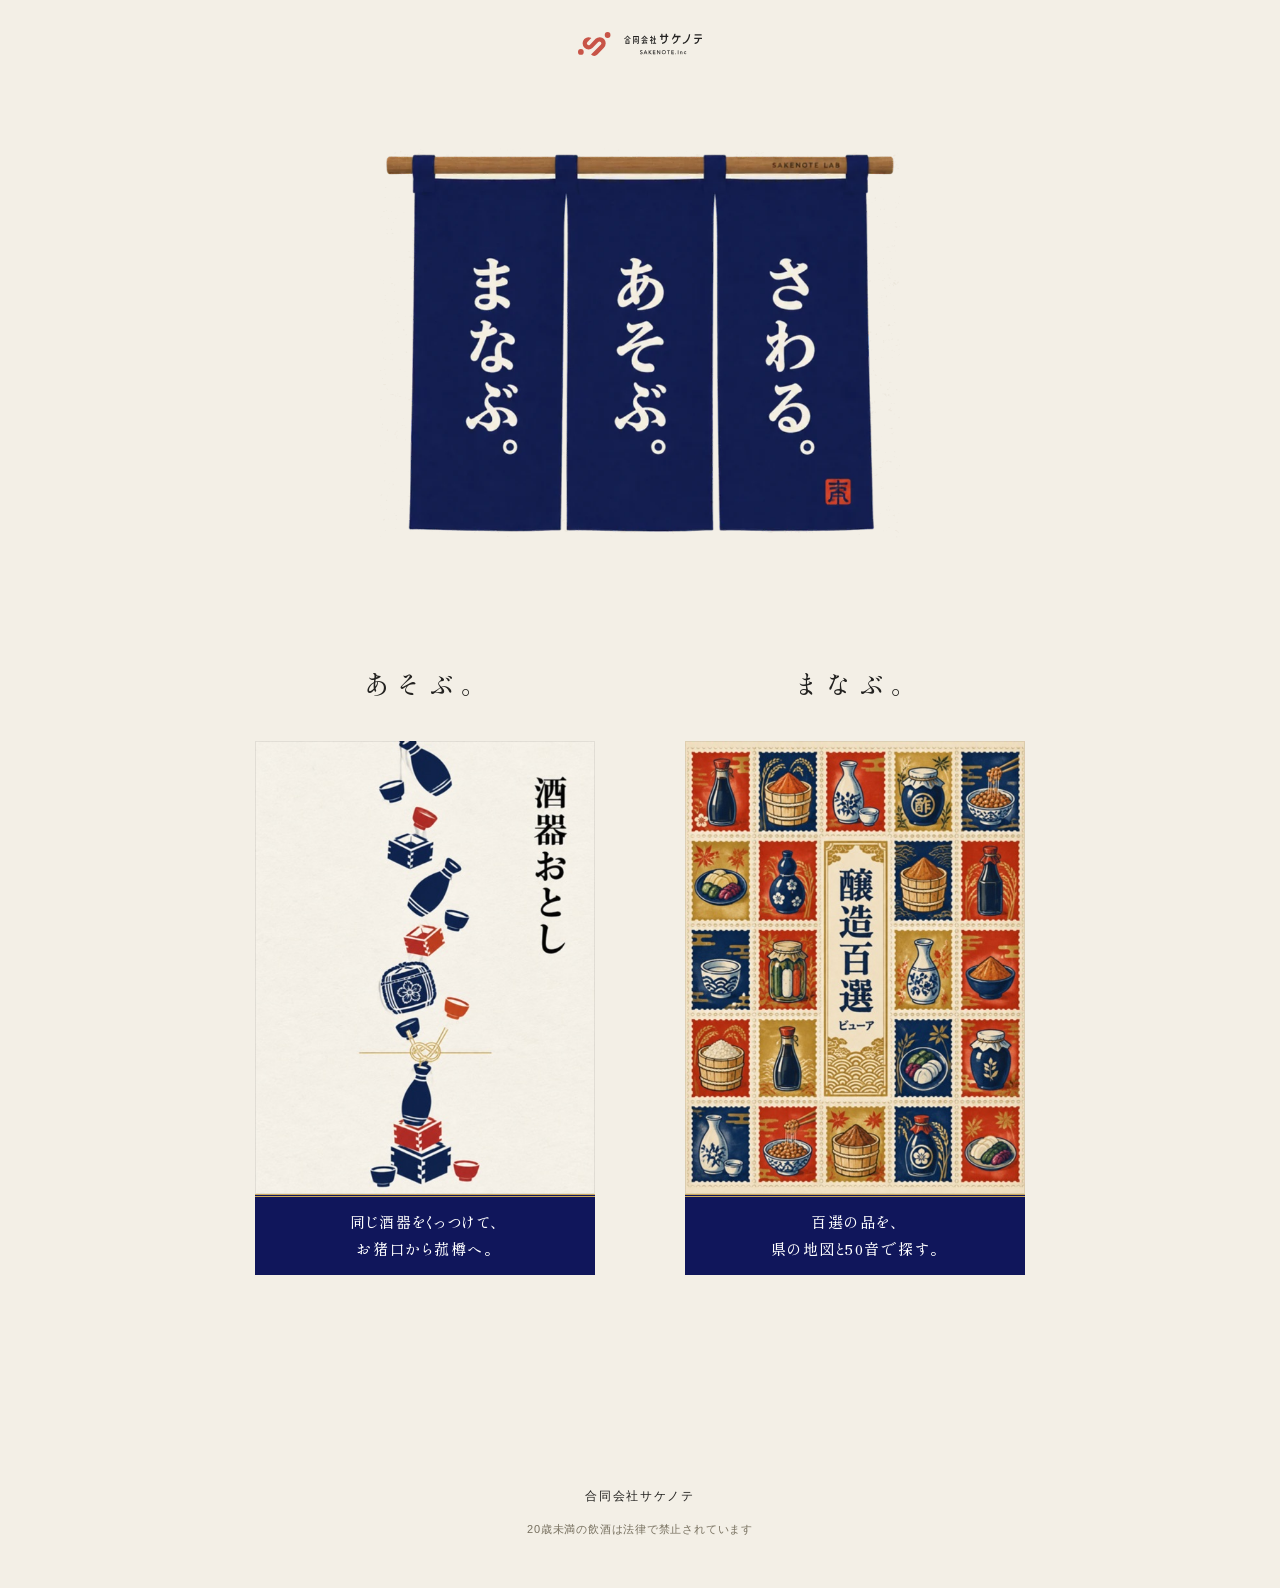
==== commit e522d151: "入口を「ギャラリーの静けさ」に作り直し：暖簾＋コーナー「あそぶ。」「まなぶ。」・新しい順・少ないうちは左右並び・送るボタンとJSを外す・共有カードを暖簾に Co-Authored-By: Claude" ====
--- a/index.html
+++ b/index.html
@@ -12,79 +12,54 @@
 <meta property="og:description" content="醸造とお酒の専門家がつくったものを、ひとつずつ並べます。">
 <meta property="og:url" content="https://lab.sakenote.net/">
 <meta property="og:image" content="https://lab.sakenote.net/img/ogp.png">
+<meta property="og:image:width" content="1200">
+<meta property="og:image:height" content="630">
 <meta property="og:locale" content="ja_JP">
 <meta name="twitter:card" content="summary_large_image">
 <link rel="preconnect" href="https://fonts.googleapis.com">
 <link rel="preconnect" href="https://fonts.gstatic.com" crossorigin>
-<link rel="stylesheet" href="https://fonts.googleapis.com/css2?family=Poppins:wght@600&family=Shippori+Mincho+B1:wght@800&family=Yuji+Syuku&family=Zen+Maru+Gothic:wght@500;700&display=swap">
+<link rel="stylesheet" href="https://fonts.googleapis.com/css2?family=Shippori+Mincho+B1:wght@500&display=swap">
 <link rel="stylesheet" href="style.css">
 </head>
 <body>
 
-<header class="site-head">
-  <a class="back" href="https://sakenote.net/">‹ <img src="img/logo-sakenote.svg" alt="合同会社サケノテ" width="150" height="28"></a>
+<header class="head">
+  <a href="https://sakenote.net/"><img src="img/logo-sakenote.svg" alt="合同会社サケノテ" width="150" height="28"></a>
 </header>
 
 <main>
-
 <section class="hero">
   <h1 class="sr">SAKENOTE LAB　さわる。あそぶ。まなぶ。</h1>
   <img class="noren" src="img/art/label_top.webp" alt="" width="800" height="600">
 </section>
 
-<section id="asobu" class="block">
-  <h2><span class="en">PLAY</span>あそぶ</h2>
-  <div class="cards">
-    <a class="card" href="sakedrop/">
-      <span class="art"><img src="img/art/label_sakedrop.jpg" alt="酒器おとし" width="480" height="640" loading="lazy"></span>
+<div class="corners">
+<section class="corner">
+  <h2>あそぶ。</h2>
+  <div class="shelf">
+    <a class="work" href="sakedrop/">
+      <img src="img/art/label_sakedrop.jpg" alt="酒器おとし" width="480" height="640" loading="lazy">
       <span class="obi">同じ酒器をくっつけて、<br>お猪口から菰樽へ。</span>
     </a>
   </div>
 </section>
 
-<section id="shiraberu" class="block block-dark">
-  <h2><span class="en">LEARN</span>しらべる</h2>
-  <div class="cards">
-    <a class="card" href="jozo100/">
-      <span class="art"><img src="img/art/label_jozo100.jpg" alt="醸造百選 ビューア" width="480" height="640" loading="lazy"></span>
+<section class="corner">
+  <h2>まなぶ。</h2>
+  <div class="shelf">
+    <a class="work" href="jozo100/">
+      <img src="img/art/label_jozo100.jpg" alt="醸造百選 ビューア" width="480" height="640" loading="lazy">
       <span class="obi">百選の品を、<br>県の地図と50音で探す。</span>
     </a>
   </div>
 </section>
-
-<section class="block about">
-  <h2><span class="en">ABOUT</span>サケノテについて</h2>
-  <p>合同会社サケノテは、日本酒業界に特化した会社です。コンサルティングや商品開発のお手伝い、日本酒の魅力の発信をしています。ここに並べるのは、醸造の知識を形にしたものです。</p>
-
-  <div class="share">
-    <p class="share-ttl">このページを送る</p>
-    <div class="share-btns">
-      <a class="btn btn-line" href="https://social-plugins.line.me/lineit/share?url=https%3A%2F%2Flab.sakenote.net%2F">LINE</a>
-      <a class="btn btn-x" href="https://twitter.com/intent/tweet?url=https%3A%2F%2Flab.sakenote.net%2F&amp;text=SAKENOTE%20LAB%EF%BD%9C%E5%90%88%E5%90%8C%E4%BC%9A%E7%A4%BE%E3%82%B5%E3%82%B1%E3%83%8E%E3%83%86">X</a>
-      <button class="btn" type="button" id="copy" data-url="https://lab.sakenote.net/">リンクをコピー</button>
-    </div>
-    <p class="copied" id="copied" role="status" aria-live="polite"></p>
-  </div>
-</section>
-
+</div>
 </main>
 
-<footer class="site-foot">
-  <p class="legal">20歳未満の飲酒は法律で禁止されています</p>
-  <p><a href="https://sakenote.net/">‹ 合同会社サケノテ</a></p>
+<footer class="foot">
+  <a href="https://sakenote.net/">合同会社サケノテ</a>
+  <p>20歳未満の飲酒は法律で禁止されています</p>
 </footer>
 
-<script>
-(function () {
-  var b = document.getElementById('copy'), m = document.getElementById('copied');
-  b.addEventListener('click', function () {
-    var u = b.getAttribute('data-url');
-    function done(ok) { m.textContent = ok ? 'コピーしました' : u; }
-    if (navigator.clipboard && navigator.clipboard.writeText) {
-      navigator.clipboard.writeText(u).then(function () { done(true); }, function () { done(false); });
-    } else { done(false); }
-  });
-})();
-</script>
 </body>
 </html>
--- a/style.css
+++ b/style.css
@@ -1,264 +1,94 @@
 /* SAKENOTE LAB の見た目
-   赤・紺は会社サイト sakenote.net の値。絵は img/art/ の JPEG・WebP、それ以外は CSS とインラインSVGのデータだけ */
+   紺は会社サイト sakenote.net の値。絵は img/art/ の JPEG・WebP、それ以外は CSS だけ */
 :root {
-  --red: #C1392C; --red-2: #CD4633; --navy: #10165B;
-  --sumi: #232220; --ink: #252525; --muted: #5d574c;
-  --washi: #F7F2E6; --kinari: #FBF6E9; --torinoko: #EADBB8;
-  --line: #DED4BF;
-  --kin: #C9A75A;                                   /* 金（平） */
-  --kin-g: linear-gradient(115deg, #a8843c 0%, #f1dc9c 26%, #b8913f 44%, #f7e9b8 60%, #a98238 80%, #e2c67e 100%); /* 箔 */
-  --felt: #24493D; --ai: #1F3163;
-  --mincho: "Hiragino Mincho ProN", "Yu Mincho", "Noto Serif JP", serif;
-  --fude: "Yuji Syuku", var(--mincho);
-  --hero: "Shippori Mincho B1", var(--mincho);
-
-  /* 和紙：長い繊維＋細かい粒（明るい地用 / 暗い地用）。どのラベルもこの2枚を使い回す */
-  --fiber: url("data:image/svg+xml,<svg xmlns='http://www.w3.org/2000/svg' width='260' height='260'><filter id='f'><feTurbulence type='fractalNoise' baseFrequency='.004 .12' numOctaves='3' seed='4' stitchTiles='stitch'/><feColorMatrix values='0 0 0 0 .46 0 0 0 0 .36 0 0 0 0 .22 0 0 0 -14 6'/><feComponentTransfer><feFuncA type='linear' slope='.3'/></feComponentTransfer></filter><rect width='260' height='260' filter='url(%23f)'/></svg>");
-  --grain: url("data:image/svg+xml,<svg xmlns='http://www.w3.org/2000/svg' width='180' height='180'><filter id='g'><feTurbulence type='fractalNoise' baseFrequency='.75' numOctaves='2' seed='9' stitchTiles='stitch'/><feColorMatrix values='0 0 0 0 .4 0 0 0 0 .32 0 0 0 0 .2 0 0 0 -16 7.4'/><feComponentTransfer><feFuncA type='linear' slope='.22'/></feComponentTransfer></filter><rect width='180' height='180' filter='url(%23g)'/></svg>");
-  --fiber-l: url("data:image/svg+xml,<svg xmlns='http://www.w3.org/2000/svg' width='260' height='260'><filter id='f'><feTurbulence type='fractalNoise' baseFrequency='.004 .12' numOctaves='3' seed='4' stitchTiles='stitch'/><feColorMatrix values='0 0 0 0 .98 0 0 0 0 .95 0 0 0 0 .86 0 0 0 -14 6'/><feComponentTransfer><feFuncA type='linear' slope='.16'/></feComponentTransfer></filter><rect width='260' height='260' filter='url(%23f)'/></svg>");
-  /* 朱印のかすれ（生成りの点を朱の上に散らす） */
-  --kasure: url("data:image/svg+xml,<svg xmlns='http://www.w3.org/2000/svg' width='120' height='120'><filter id='k'><feTurbulence type='fractalNoise' baseFrequency='.9' numOctaves='2' seed='2' stitchTiles='stitch'/><feColorMatrix values='0 0 0 0 .98 0 0 0 0 .96 0 0 0 0 .9 0 0 0 -18 8.3'/><feComponentTransfer><feFuncA type='linear' slope='.7'/></feComponentTransfer></filter><rect width='120' height='120' filter='url(%23k)'/></svg>");
-  /* 牌を並べた地紋 */
-  --tilegrid: url("data:image/svg+xml,<svg xmlns='http://www.w3.org/2000/svg' width='24' height='32'><rect x='3' y='3' width='18' height='26' rx='3' fill='none' stroke='%23F7F2E6' stroke-opacity='.11'/></svg>");
+  --ink: #232220; --sub: #77705f; --bg: #F3EFE6; --navy: #10165B; --kin: #C9A75A;
+  --min: "Shippori Mincho B1", "Hiragino Mincho ProN", "Yu Mincho", serif;
+  --goth: "Hiragino Kaku Gothic ProN", "Hiragino Sans", "Noto Sans JP", "Yu Gothic", Meiryo, sans-serif;
 }
 * { box-sizing: border-box; }
-html { scroll-behavior: smooth; -webkit-text-size-adjust: 100%; }
+html { -webkit-text-size-adjust: 100%; }
 body {
-  margin: 0; color: var(--ink);
-  background-color: var(--washi);
-  background-image: var(--fiber), var(--grain);
-  background-size: 260px 260px, 180px 180px;
-  font-family: "Zen Maru Gothic", "Hiragino Maru Gothic ProN", "Hiragino Sans", "Yu Gothic", Meiryo, sans-serif;
-  font-weight: 500; line-height: 1.75; overflow-wrap: anywhere;
+  margin: 0; background: var(--bg); color: var(--ink);
+  font-family: var(--goth); font-weight: 400; font-size: 13px; line-height: 1.9; letter-spacing: .06em;
+  line-break: strict; overflow-wrap: anywhere; -webkit-font-smoothing: antialiased;
 }
-a { color: var(--red); }
-img { max-width: 100%; height: auto; }
+a { color: inherit; text-decoration: none; }
+img { display: block; max-width: 100%; height: auto; }
+.sr { position: absolute; width: 1px; height: 1px; margin: -1px; overflow: hidden; clip: rect(0 0 0 0); white-space: nowrap; }
 
-.site-head { padding: 6px 16px; border-bottom: 1px solid var(--line); background: var(--kinari); }
-.back { display: inline-flex; align-items: center; gap: 6px; min-height: 44px; color: var(--ink); text-decoration: none; font-size: 1.1rem; } /* ロゴだけだと28pxで指に小さい */
-.back img { width: 150px; height: auto; display: block; }
+/* 頭：会社のロゴだけ、真ん中に小さく（押すと会社へ戻る） */
+.head { display: flex; justify-content: center; padding: 20px 16px 0; }
+.head a { display: inline-flex; align-items: center; min-height: 48px; opacity: .85; }
+.head a:hover, .head a:focus-visible { opacity: 1; }
+.head img { width: 124px; }
 
-.en { display: block; font-family: "Poppins", sans-serif; font-weight: 600; letter-spacing: .14em; font-size: .74rem; color: var(--red); }
+/* 暖簾（文字は絵の中。h1 は読み上げ用に隠す） */
+.hero { padding: clamp(40px, 8vw, 80px) 20px clamp(64px, 11vw, 128px); }
+.noren { width: min(100%, 520px); margin: 0 auto; }
 
-@supports ((-webkit-background-clip: text) or (background-clip: text)) {
-  .face .foil { background-image: var(--kin-g); -webkit-background-clip: text; background-clip: text; color: transparent; } /* 各ラベルの文字色より強く */
+/* コーナー：見出しは暖簾と同じ言葉を明朝で。区切りは余白だけ */
+.corner { padding: 0 20px; }
+.corner + .corner { margin-top: clamp(96px, 14vw, 160px); }
+.corner h2 {
+  margin: 0 0 clamp(24px, 4vw, 40px); padding-left: .3em; text-align: center;
+  font-family: var(--min); font-weight: 500; font-size: 23px; line-height: 1.4; letter-spacing: .3em;
+}
+@media (min-width: 600px) { .corner h2 { font-size: 25px; } }
+
+/* 列の数（--cols）と1枚の上限（--w）。ページでいちばん多いコーナーの本数で決まる
+   スマホ 2本まで1列・3本から2列／タブレット 本数どおり3列まで／PC 本数どおり4列まで */
+main { --cols: 1; --w: 300px; --cg: 16px; --rg: 40px; }
+main:has(.work:nth-child(3)) { --cols: 2; --w: 220px; }
+@media (min-width: 600px) {
+  main { --w: 340px; --cg: 40px; --rg: 64px; }
+  main:has(.work:nth-child(2)) { --cols: 2; --w: 300px; }
+  main:has(.work:nth-child(3)) { --cols: 3; --w: 240px; }
+}
+@media (min-width: 1024px) {
+  main:has(.work:nth-child(2)) { --cols: 2; --w: 340px; }
+  main:has(.work:nth-child(3)) { --cols: 3; --w: 280px; }
+  main:has(.work:nth-child(4)) { --cols: 4; --w: 240px; --cg: 48px; }
 }
 
-/* ===== 一番上：暖簾の絵 img/art/label_top.webp（地は透明・文字は絵の中。h1 は読み上げ用に隠す） ===== */
-.hero { padding: 24px 16px 20px; }
-.noren { display: block; width: min(100%, 400px); margin: 0 auto; }
-.sr { position: absolute; width: 1px; height: 1px; margin: -1px; padding: 0; overflow: hidden; clip: rect(0 0 0 0); white-space: nowrap; border: 0; }
-.kado::after {
-  content: ""; position: absolute; inset: var(--kado-in, 13px); pointer-events: none;
-  --c: var(--kado-c, var(--kin));
-  background:
-    linear-gradient(var(--c), var(--c)) 0 0 / 14px 2px, linear-gradient(var(--c), var(--c)) 0 0 / 2px 14px,
-    linear-gradient(var(--c), var(--c)) 100% 0 / 14px 2px, linear-gradient(var(--c), var(--c)) 100% 0 / 2px 14px,
-    linear-gradient(var(--c), var(--c)) 0 100% / 14px 2px, linear-gradient(var(--c), var(--c)) 0 100% / 2px 14px,
-    linear-gradient(var(--c), var(--c)) 100% 100% / 14px 2px, linear-gradient(var(--c), var(--c)) 100% 100% / 2px 14px;
-  background-repeat: no-repeat;
+/* 少ないうちは2コーナーを左右に：タブレットは両方1本まで、PC は両方2本まで（スマホは縦積みのまま） */
+@media (min-width: 600px) and (max-width: 1023px) {
+  .corners:has(.corner + .corner):not(:has(.work:nth-child(2))) {
+    display: grid; grid-template-columns: repeat(2, minmax(0, var(--w))); justify-content: center;
+    column-gap: clamp(40px, 7vw, 120px); padding: 0 20px;
+  }
+  .corners:has(.corner + .corner):not(:has(.work:nth-child(2))) > .corner { padding: 0; margin: 0; }
 }
-.lead { margin: 22px 0 18px; font-size: .95rem; }
-.hero-btns { display: flex; flex-wrap: wrap; justify-content: center; gap: 10px; }
-
-/* ボタン：角の立った札 */
-.btn {
-  display: inline-flex; align-items: center; justify-content: center; min-height: 46px;
-  padding: 8px 22px; border: 1.5px solid var(--sumi); border-radius: 2px;
-  background: var(--kinari); color: var(--sumi);
-  font: inherit; font-weight: 700; font-size: .95rem; letter-spacing: .04em;
-  text-decoration: none; cursor: pointer;
-}
-.btn:hover, .btn:focus-visible { background: var(--sumi); color: var(--kinari); }
-.btn-main { background: var(--red); border-color: var(--red); color: #fff; box-shadow: inset 0 0 0 2px var(--red), inset 0 0 0 3px rgba(255,255,255,.6); }
-.btn-main:hover, .btn-main:focus-visible { background: var(--red-2); border-color: var(--red-2); }
-.hero-btns .btn { min-width: 8.5em; font-size: 1.05rem; letter-spacing: .12em; } /* 扉の2つは同じ幅に */
-
-/* 区切り */
-.block { padding: 32px max(16px, calc((100% - 960px) / 2)); }
-.block-dark { background-color: rgba(214, 196, 158, .28); }
-h2 { font-family: var(--fude); font-weight: 400; font-size: 1.6rem; line-height: 1.4; margin: 0 0 18px; color: var(--sumi); letter-spacing: .06em; }
-
-/* 棚の名前＝朱印（白抜きの文字・内側に細い罫・かすれ） */
-.shelf + .shelf { margin-top: 30px; }
-.shelf h3 {
-  position: relative; display: inline-block; margin: 0 0 8px; padding: 4px 13px 3px;
-  background: var(--red); color: var(--kinari); border-radius: 4px;
-  font-family: var(--fude); font-weight: 400; font-size: 1.1rem; line-height: 1.5; letter-spacing: .12em;
-  box-shadow: inset 0 0 0 2px var(--red), inset 0 0 0 3px rgba(251,246,233,.85);
-  transform: rotate(-1.5deg);
-}
-.shelf h3::after { content: ""; position: absolute; inset: 0; border-radius: inherit; background-image: var(--kasure); background-size: 120px 120px; pointer-events: none; }
-.shelf-note { margin: 0 0 14px; font-size: .88rem; color: var(--muted); }
-.shelf-note a { display: inline-block; padding: 12px 4px; margin: -12px -4px; }
-
-/* ===== 作品のカード（あそぶ・しらべる共通）：上＝3:4 のラベル（題名入り）、下＝紺の帯に説明 ===== */
-/* 幅360で2列（1枚約157px）、広い画面でも1枚200pxまで。帯の字はカードの幅に比例 */
-.cards { display: grid; grid-template-columns: repeat(auto-fill, minmax(146px, 1fr)); gap: 22px 14px; }
-.card {
-  display: flex; flex-direction: column; container-type: inline-size; max-width: 200px;
-  border: 1px solid rgba(0,0,0,.55); box-shadow: 0 2px 0 rgba(0,0,0,.06);
-  text-decoration: none;
-}
-.card:hover, .card:focus-visible { outline: 2px solid var(--navy); outline-offset: 3px; }
-.art { display: block; aspect-ratio: 3 / 4; overflow: hidden; background: var(--kinari); }
-.art img { display: block; width: 100%; height: 100%; object-fit: cover; }
-.obi {
-  flex: 1; padding: 6px 6px 8px; border-top: 3px double var(--kin);
-  background: var(--navy); color: #fff; text-align: center;
-  font-size: .75rem; font-size: clamp(11px, 7.6cqw, 14px); line-height: 1.5; font-feature-settings: "palt";
+@media (min-width: 1024px) {
+  .corners:has(.corner + .corner):not(:has(.work:nth-child(3))) {
+    display: grid; justify-content: center; column-gap: clamp(40px, 7vw, 120px); padding: 0 20px;
+    grid-template-columns: repeat(2, minmax(0, calc(var(--cols) * var(--w) + (var(--cols) - 1) * var(--cg))));
+  }
+  .corners:has(.corner + .corner):not(:has(.work:nth-child(3))):has(.work:nth-child(2)) { --w: 240px; --cg: 32px; }
+  .corners:has(.corner + .corner):not(:has(.work:nth-child(3))) > .corner { padding: 0; margin: 0; }
 }
 
-/* ===== 絵の枠に入れる、作品ごとのラベル意匠（Canva の絵に差し替えるまで） ===== */
-.face {
-  --motif: none; --msize: auto; --mrep: no-repeat; --mpos: center; --fib: var(--fiber);
-  position: relative; display: grid; place-items: center; height: 140px; overflow: hidden;
-  background-color: var(--kinari); color: var(--sumi);
-  background-image: var(--motif), var(--fib), var(--grain);
-  background-size: var(--msize), 260px 260px, 180px 180px;
-  background-repeat: var(--mrep), repeat, repeat;
-  background-position: var(--mpos), 0 0, 0 0;
-  border: 1px solid rgba(0,0,0,.55); box-shadow: 0 2px 0 rgba(0,0,0,.06);
+.shelf {
+  display: flex; flex-wrap: wrap; justify-content: center; gap: var(--rg) var(--cg);
+  max-width: calc(var(--cols) * var(--w) + (var(--cols) - 1) * var(--cg)); margin: 0 auto;
 }
-.face > * { grid-area: 1 / 1; }
-.waku::before { content: ""; position: absolute; inset: 5px; border: 1px solid var(--rule, var(--kin)); pointer-events: none; }
-.name { position: relative; z-index: 1; font-family: var(--fude); font-weight: 400; line-height: 1.15; letter-spacing: .04em; text-align: center; }
-.v { writing-mode: vertical-rl; }
-.v > span { display: block; }
+.work {
+  display: flex; flex-direction: column; container-type: inline-size;
+  width: calc((100% - (var(--cols) - 1) * var(--cg)) / var(--cols));
+}
+.work img { width: 100%; aspect-ratio: 3 / 4; object-fit: cover; outline: 1px solid rgba(0,0,0,.08); outline-offset: -1px; transition: opacity .25s; }
+.work:hover img, .work:focus-visible img { opacity: .88; }
+.obi {
+  flex: 1; padding: 12px 10px 13px; border-top: 3px double var(--kin);
+  background: var(--navy); color: #fff; text-align: center;
+  font-family: var(--min); font-weight: 500; font-size: 15px; line-height: 1.75; letter-spacing: .1em;
+  font-feature-settings: "palt";
+}
+/* 小さいカード（スマホ2列など）は帯の字を詰める */
+@container (max-width: 200px) {
+  .obi { padding: 9px 5px 10px; font-size: 11px; letter-spacing: .04em; }
+}
 
-/* 清酒無双：紺地に交差した2本の櫂・金箔の名前 */
-.k-musou .face {
-  background-color: var(--navy); --fib: var(--fiber-l); border-color: #000; --rule: rgba(201,167,90,.6); --kado-in: 10px;
-  --motif: url("data:image/svg+xml,<svg xmlns='http://www.w3.org/2000/svg' width='150' height='150'><g fill='%23C9A75A' stroke='%23C9A75A' stroke-linecap='round' opacity='.4'><line x1='22' y1='14' x2='120' y2='126' stroke-width='3.5'/><line x1='128' y1='14' x2='30' y2='126' stroke-width='3.5'/><rect x='104' y='121' width='32' height='10' rx='1.5' stroke='none' transform='rotate(-41 120 126)'/><rect x='14' y='121' width='32' height='10' rx='1.5' stroke='none' transform='rotate(41 30 126)'/></g></svg>");
-  --msize: auto 100%;
-}
-.k-musou .name { font-size: 1.85rem; letter-spacing: .1em; color: #E6CF8E; filter: drop-shadow(0 1px 0 rgba(0,0,0,.6)); }
-
-/* 米→酒：左に温度計の目盛り・名前は横書きの2段（大きな「米→酒」＋紺の帯） */
-.k-ondo .face {
-  --rule: rgba(16,22,91,.5);
-  --motif: url("data:image/svg+xml,<svg xmlns='http://www.w3.org/2000/svg' width='40' height='140'><path d='M19 18h9M19 26h5M19 34h9M19 42h5M19 50h9M19 58h5M19 66h9M19 74h5M19 82h9M19 90h5M19 98h9M19 106h5M19 114h9' stroke='%23232220' stroke-width='1'/><rect x='9' y='14' width='7' height='104' rx='3.5' fill='%23fff' stroke='%23232220' stroke-width='.9'/><rect x='11' y='58' width='3' height='64' fill='%23C1392C'/><circle cx='12.5' cy='123' r='7' fill='%23C1392C' stroke='%23232220' stroke-width='.9'/></svg>");
-  --msize: 40px 140px; --mpos: 6px 0;
-}
-.k-ondo .name { margin-left: 30px; display: flex; flex-direction: column; align-items: center; gap: 8px; }
-.k-ondo .main { font-size: 1.9rem; line-height: 1; }
-.k-ondo .band { background: var(--navy); color: var(--kinari); font-size: .85rem; line-height: 1.5; letter-spacing: 0; padding: 2px 5px; }
-
-/* 杜氏麻雀：雀卓の緑に牌の地紋・名前は1枚の牌（紅と藍の字） */
-.k-mahjong .face { background-color: var(--felt); --fib: var(--fiber-l); border-color: #000; --motif: var(--tilegrid); --msize: 24px 32px; --mrep: repeat; --mpos: 0 0; }
-.pai {
-  background: #FBF7EC; border-radius: 8px; padding: 18px 10px; line-height: 1.05; letter-spacing: .08em;
-  box-shadow: 0 0 0 1px rgba(0,0,0,.3), 0 5px 0 var(--navy), 0 5px 0 1px rgba(0,0,0,.35), 0 9px 8px rgba(0,0,0,.25);
-}
-.pai .r { color: var(--red); } .pai .n { color: var(--navy); }
-.k-mahjong .pai { font-size: 1.6rem; margin-top: -4px; }
-
-/* 杜氏ソリティア：藍染の鹿の子に、札が段々に重なる */
-.k-soli .face { background-color: var(--ai); --fib: var(--fiber-l); border-color: #000; --motif: radial-gradient(circle, rgba(255,255,255,.14) 1.2px, transparent 1.9px); --msize: 9px 9px; --mrep: repeat; --mpos: 0 0; }
-.k-soli .name {
-  margin-top: 22px; min-width: 104px; padding: 12px 8px 12px;
-  display: flex; flex-direction: column; align-items: center; gap: 2px;
-  background: #FBF7EC; color: var(--sumi); border: 1px solid #1b1b1b; border-radius: 5px;
-  box-shadow: 0 -11px 0 -1px #EFE5CC, 0 -11px 0 0 #1b1b1b, 0 -22px 0 -1px #E2D5B5, 0 -22px 0 0 #1b1b1b, 0 4px 6px rgba(0,0,0,.3);
-}
-.k-soli .main { font-size: 1.75rem; line-height: 1.1; color: var(--ai); }
-.k-soli .sub { font-size: 1.05rem; letter-spacing: .02em; }
-
-/* 醸造百選の陣取り：県の六角の地図の地紋（ところどころ朱と紺に塗られている）＋題簽 */
-.k-jintori .face {
-  --motif:
-    url("data:image/svg+xml,<svg xmlns='http://www.w3.org/2000/svg' width='150' height='150'><defs><path id='h' d='M0-10 8.66-5V5L0 10-8.66 5V-5Z'/></defs><g fill='%23C1392C' fill-opacity='.55'><use href='%23h' x='112.58' y='15'/><use href='%23h' x='129.9' y='15'/><use href='%23h' x='121.24' y='30'/></g><g fill='%2310165B' fill-opacity='.5'><use href='%23h' x='17.32' y='120'/><use href='%23h' x='34.64' y='120'/><use href='%23h' x='8.66' y='135'/><use href='%23h' x='25.98' y='135'/></g></svg>"),
-    url("data:image/svg+xml,<svg xmlns='http://www.w3.org/2000/svg' width='17.32' height='30' viewBox='0 0 17.32 30'><path d='M8.66 5 17.32 10V20L8.66 25 0 20V10ZM8.66 0V5M8.66 25V30' fill='none' stroke='%2310165B' stroke-opacity='.22' stroke-width='.8'/></svg>");
-  --msize: 150px 150px, 17.32px 30px; --mrep: no-repeat, repeat; --mpos: 0 0, 0 0;
-}
-.k-jintori .name { padding: 8px 7px; background: var(--kinari); border: 1px solid rgba(16,22,91,.55); box-shadow: inset 0 0 0 2px var(--kinari), inset 0 0 0 3px rgba(193,57,44,.5); }
-.k-jintori .sub { font-size: .95rem; letter-spacing: .02em; }
-.k-jintori .main { font-size: 1.75rem; line-height: 1.05; padding-top: 6px; }
-
-/* カモコロ：サイコロの面（四隅の目）・真ん中に名前 */
-.k-koro .face {
-  width: 132px; height: 132px; margin: 4px auto; justify-self: center; border-radius: 18px;
-  background-color: #FFFDF8; border-color: rgba(0,0,0,.45);
-  box-shadow: inset -3px -4px 0 rgba(0,0,0,.07), 0 2px 0 rgba(0,0,0,.1);
-  --motif: url("data:image/svg+xml,<svg xmlns='http://www.w3.org/2000/svg' width='132' height='132'><g fill='%2310165B'><circle cx='30' cy='30' r='9'/><circle cx='102' cy='30' r='9'/><circle cx='30' cy='102' r='9'/><circle cx='102' cy='102' r='9'/></g></svg>");
-  --msize: 100% 100%;
-}
-.k-koro .name { font-size: 1.55rem; color: var(--red); letter-spacing: .02em; }
-
-/* キョーカン：言葉の吹き出しが重なる */
-.k-kyokan .face {
-  background-color: var(--torinoko); --rule: rgba(35,34,32,.35);
-  --motif: url("data:image/svg+xml,<svg xmlns='http://www.w3.org/2000/svg' width='150' height='140'><g fill='none' stroke-width='1.5' stroke-opacity='.6' stroke-linejoin='round'><g stroke='%23C1392C'><ellipse cx='42' cy='28' rx='30' ry='17'/><path d='M54 43 64 54 46 44'/></g><g stroke='%2310165B'><ellipse cx='108' cy='112' rx='30' ry='17'/><path d='M96 97 86 86 104 96'/></g></g></svg>");
-  --msize: auto 100%;
-}
-.k-kyokan .name { padding: 13px 14px; font-size: 1.3rem; letter-spacing: .02em; background: var(--kinari); border: 1.5px solid var(--sumi); border-radius: 50%; }
-.k-kyokan .name::after { content: ""; position: absolute; left: 30%; bottom: -7px; width: 12px; height: 12px; background: var(--kinari); border-right: 1.5px solid var(--sumi); border-bottom: 1.5px solid var(--sumi); transform: rotate(45deg); }
-
-/* かもしてぽん！：朱の地に3つ並んだ粒・横書き2段 */
-.k-pon .face {
-  background-color: var(--red); --fib: var(--fiber-l); border-color: #7a1f16; --rule: rgba(255,255,255,.55);
-  --motif:
-    url("data:image/svg+xml,<svg xmlns='http://www.w3.org/2000/svg' width='66' height='24'><g stroke='%237A1F16' stroke-width='.8'><ellipse cx='11' cy='12' rx='6' ry='9' fill='%23fff' transform='rotate(-14 11 12)'/><ellipse cx='33' cy='12' rx='6' ry='9' fill='%23FBF6E9'/><ellipse cx='55' cy='12' rx='6' ry='9' fill='%23E9D396' transform='rotate(14 55 12)'/></g></svg>"),
-    radial-gradient(circle, rgba(255,255,255,.12) 1px, transparent 1.6px);
-  --msize: 66px 24px, 10px 10px; --mpos: 50% 16px, 0 0; --mrep: no-repeat, repeat;
-}
-.k-pon .name { margin-top: 26px; font-size: 1.5rem; line-height: 1.2; color: #fff; }
-.k-pon .name > span { display: block; }
-
-/* ラップ4本：太い帯の派手なラベル（大きな一語＋斜めの帯「ラップバトル」・金の縁） */
-.k-rap .face {
-  background-color: var(--g); --fib: var(--fiber-l); border-color: #000; --rule: rgba(201,167,90,.55);
-  --motif: repeating-linear-gradient(135deg, rgba(255,255,255,.07) 0 2px, transparent 2px 8px);
-  --mrep: repeat;
-}
-.k-rap .name { justify-self: stretch; display: flex; flex-direction: column; align-items: center; gap: 12px; }
-.k-rap .w { font-size: 2.3rem; line-height: 1; letter-spacing: .06em; color: var(--w); }
-.k-rap .band {
-  align-self: stretch; margin: 0 -16px; padding: 4px 0 5px;
-  background: var(--b); color: var(--bt);
-  font-family: "Zen Maru Gothic", sans-serif; font-weight: 700; font-size: 1rem; letter-spacing: .14em;
-  box-shadow: 0 -3px 0 var(--kin), 0 3px 0 var(--kin), 0 7px 0 rgba(0,0,0,.25);
-  transform: rotate(-5deg);
-}
-.r-jozo   { --g: #232220; --b: var(--red); --bt: #fff;    --w: #E6CF8E; }
-.r-wine   { --g: #5A1A2B; --b: #E7A3AE; --bt: #4A1322; --w: #F4CFD5; }
-.r-shochu { --g: #8A5A3B; --b: #233A6B; --bt: #FBF6E9; --w: #FBF6E9; }
-.r-chomi  { --g: #3A2016; --b: #006E54; --bt: #fff;    --w: #E6CF8E; }
-.r-chomi .face { --motif: conic-gradient(rgba(255,255,255,.07) 25%, transparent 0 50%, rgba(255,255,255,.07) 0 75%, transparent 0); --msize: 14px 14px; } /* 城下町の市松 */
-
-/* 酒米の系図：上が欠けた木札（木目）・頭に赤と紺の┬。頁の左に掛けた札 */
-.k-keizu .face {
-  width: 72px; min-height: 124px; margin: 8px auto; justify-self: center;
-  clip-path: polygon(18% 0, 82% 0, 100% 12%, 100% 100%, 0 100%, 0 12%);
-  background-color: #DDBB86; place-items: end center;
-  --motif:
-    url("data:image/svg+xml,<svg xmlns='http://www.w3.org/2000/svg' width='30' height='14'><path d='M5 4H25M15 4V13' stroke='%23232220' stroke-width='1.2' fill='none'/><circle cx='5' cy='4' r='3.4' fill='%23C1392C'/><circle cx='25' cy='4' r='3.4' fill='%2310165B'/></svg>"),
-    repeating-linear-gradient(90deg, rgba(110,70,30,.12) 0 1px, transparent 1px 6px, rgba(110,70,30,.07) 6px 7px, transparent 7px 13px);
-  --msize: 30px 14px, auto; --mpos: 50% 7px, 0 0; --mrep: no-repeat, repeat;
-}
-.k-keizu .name { margin-bottom: 8px; font-size: 1.2rem; letter-spacing: 0; color: #3a2414; }
-
-/* 全国新酒鑑評会の札（k-kanpyo）は載せない間は外した。戻すときは design/b2.html から写す */
-
-/* 酒縁結び：七宝つなぎの地紋に水引の結び（名前は右寄せで水引と重ねない） */
-.k-en .face {
-  --rule: rgba(193,57,44,.45);
-  --motif:
-    url("data:image/svg+xml,<svg xmlns='http://www.w3.org/2000/svg' width='56' height='46'><g fill='none' stroke-linecap='round'><g stroke='%23C1392C' stroke-width='4'><circle cx='20' cy='22' r='9'/><circle cx='36' cy='22' r='9'/><circle cx='28' cy='12' r='7.5'/><path d='M21 31 10 43M35 31 46 43'/></g><g stroke='%23FBF6E9' stroke-width='1.1'><circle cx='20' cy='22' r='9'/><circle cx='36' cy='22' r='9'/><circle cx='28' cy='12' r='7.5'/><path d='M21 31 10 43M35 31 46 43'/></g></g></svg>"),
-    url("data:image/svg+xml,<svg xmlns='http://www.w3.org/2000/svg' width='20' height='20'><g fill='none' stroke='%23C1392C' stroke-opacity='.16'><circle cx='10' cy='10' r='10'/><circle cx='0' cy='0' r='10'/><circle cx='20' cy='0' r='10'/><circle cx='0' cy='20' r='10'/><circle cx='20' cy='20' r='10'/></g></svg>");
-  --msize: 56px 46px, 20px 20px; --mpos: 6px calc(100% - 6px), 0 0; --mrep: no-repeat, repeat;
-}
-.k-en .name { justify-self: end; margin-right: 10px; font-size: 1.3rem; color: var(--navy); padding: 6px 3px; background: var(--kinari); box-shadow: 0 0 0 5px var(--kinari); }
-
-/* 紹介と共有 */
-.about p { margin: 0 0 16px; }
-.share { margin-top: 26px; padding-top: 20px; border-top: 1px solid var(--line); }
-.share-ttl { font-weight: 700; margin: 0 0 10px; }
-.share-btns { display: flex; flex-wrap: wrap; gap: 10px; }
-.copied { min-height: 1.5em; font-size: .85rem; color: var(--muted); margin: 8px 0 0; }
-
-/* フッター */
-.site-foot { background: var(--navy); color: #fff; text-align: center; padding: 24px 16px 32px; }
-.site-foot p { margin: 0 0 8px; font-size: .88rem; }
-.site-foot a { color: #fff; display: inline-block; padding: 12px 8px; } /* 指で押せる高さに */
-.legal { font-weight: 700; }
+/* 足：会社へ戻る道と注意だけ、小さく */
+.foot { margin-top: clamp(120px, 18vw, 200px); padding: 0 20px 48px; text-align: center; color: var(--sub); font-size: 11px; }
+.foot p { margin: 0; }
+.foot a { display: inline-flex; align-items: center; min-height: 44px; color: var(--ink); font-size: 12px; letter-spacing: .14em; }
